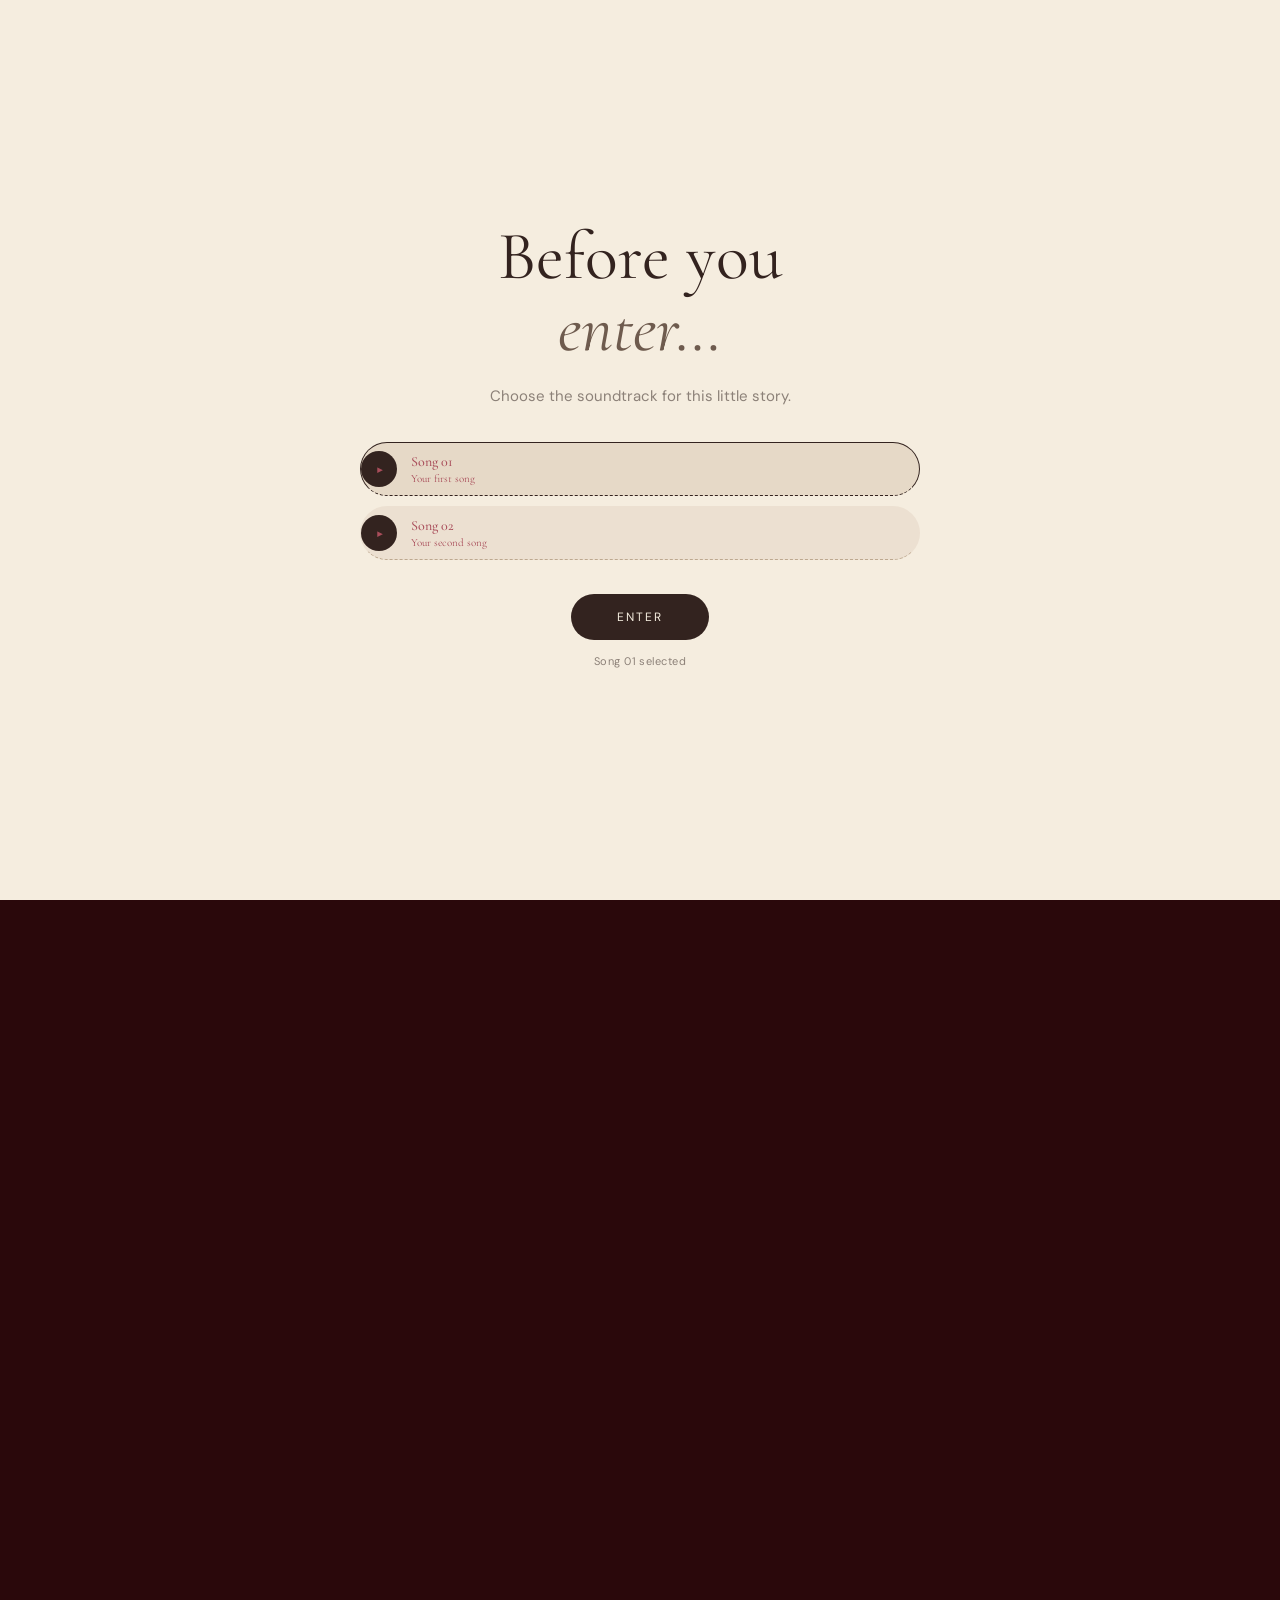
==== index.html @ 06fe5e87 "Update birthday website" ====
﻿<!doctype html>
<html lang="en">
<head>
<meta charset="UTF-8">
<meta name="viewport" content="width=device-width, initial-scale=1">
<title>For Her — a little story</title>
<meta name="description" content="A day worth remembering.">
<link rel="stylesheet" href="styles.css">
<script src="animations.js" defer></script>

<link href="https://fonts.googleapis.com/css2?family=Caveat:wght@500;600;700&family=Homemade+Apple&family=Cormorant+Garamond:ital,wght@0,400;0,500;0,600;1,400&family=EB+Garamond:ital@0;1&display=swap" rel="stylesheet">

<link href="https://fonts.googleapis.com/css2?family=Mrs+Saint+Delafield&family=Caveat:wght@400;600;700&family=Playfair+Display:ital,wght@0,400;0,500;0,600;0,700;1,400;1,600&family=Cormorant+Garamond:ital,wght@0,400;0,500;1,400;1,500&family=Poppins:wght@300;400;500;600&display=swap" rel="stylesheet">

<style>




</style>
<style>
@import url('https://fonts.googleapis.com/css2?family=Ballet:opsz@16..72&family=Passions+Conflict&display=swap');
</style>
</head>
<body class="gate-open">

  <!-- ============ GATE / SONG INTRO ============ -->
<div id="gate">

  <div class="gate-inner">

    <h1 class="gate-heading">
      Before you<br>
      <em>enter&hellip;</em>
    </h1>

    <p class="gate-sub">
      Choose the soundtrack for this little story.
    </p>


    <ul class="songs" id="songList">

      <!-- SONG 01 -->
      <li>

        <button
          type="button"
          class="song"
          data-song="1"
          aria-pressed="true"
        >

          <span
            class="song-play"
            aria-hidden="true"
          >
            &#9654;
          </span>

          <span class="song-meta">

            <span class="song-title">
              Song 01
            </span>

            <span class="song-artist">
              Your first song
            </span>

          </span>

        </button>

      </li>


      <!-- SONG 02 -->
      <li>

        <button
          type="button"
          class="song"
          data-song="2"
          aria-pressed="false"
        >

          <span
            class="song-play"
            aria-hidden="true"
          >
            &#9654;
          </span>

          <span class="song-meta">

            <span class="song-title">
              Song 02
            </span>

            <span class="song-artist">
              Your second song
            </span>

          </span>

        </button>

      </li>

    </ul>


    <button
      type="button"
      class="enter-btn"
      id="enterBtn"
    >
      Enter
    </button>


    <p
      class="gate-hint"
      id="gateHint"
    >
      Song 01 selected
    </p>

  </div>

</div>


<!-- MUSIC PLAYER -->

<audio
  id="audio"
  preload="auto"
></audio>
 
  <!-- ============ MAIN SITE ============ -->
  <main id="site">

    <!-- HERO -->

    <section class="hero" id="top">
      <nav class="nav">
        <span>16&mdash;08&mdash;2026</span>
        <span>A Little Something For You</span>
        <button type="button" id="musicToggle" aria-pressed="false">
          <span aria-hidden="true">&#9835;</span> <span id="musicLabel">Music</span>
        </button>
      </nav>
      <div class="wrap">
        <div>
          <p class="eyebrow hero-eyebrow">A day worth remembering</p>
          <h1>For the one<br>who makes<br><em>everything</em><br>look beautiful.</h1>
        </div>
      </div>
    </section>

        <!-- THE LITTLE THINGS -->
    <section class="little-things letter-to-you" aria-labelledby="letter-to-you-title">
      <div class="letter-to-you-card" data-reveal>
        <div class="letter-paper">
          <h2 id="letter-to-you-title">Few things to tell you.</h2>
          <div class="letter-copy" contenteditable="true" spellcheck="false" aria-label="Editable letter">
            <p>To my favorite person,</p>
            <p>Happy birthday!!. Thank you for staying, loving me, and making every ordinary day feel special. I hope we keep choosing each other, no matter how many years pass.</p>
            <p>Love, Your Person</p>
          </div>
        </div>

        <div class="letter-photo-panel">
          <div class="letter-photo-strip" aria-label="Photo memories">
            <label class="photo-slot letter-photo">
              <input type="file" accept="image/*" aria-label="Add photo 1">
              <span>+ photo</span>
            </label>
            <label class="photo-slot letter-photo">
              <input type="file" accept="image/*" aria-label="Add photo 2">
              <span>+ photo</span>
            </label>
            <label class="photo-slot letter-photo">
              <input type="file" accept="image/*" aria-label="Add photo 3">
              <span>+ photo</span>
            </label>
            <label class="photo-slot letter-photo">
              <input type="file" accept="image/*" aria-label="Add photo 4">
              <span>+ photo</span>
            </label>
          </div>
        </div>
      </div>
    </section>
   
    <!-- YOUR SMILE -->
    <section class="smile">

  <div class="photo-slot smile-photo" data-reveal>
    <img src="assets/2.jpeg" alt="Memory">
  </div>
    <div class="smile-copy" data-reveal>
        <p class="eyebrow">Some things are painted like..</p>
        <h2>
            There are sunsets<br>
            that take minutes to paint.<br>
            And then there<br>
            is your<br>
            eyes.<br>
        </h2>
      </div>

</section>

    <!-- AN OBSERVATION -->
    <section class="observation">
      <div class="wrap">
        <p class="eyebrow" data-reveal="fade">maybe,</p>
        <h2 data-reveal>Some things<br>are better <em>felt.</em></h2>
      </div>
      <span class="mark" aria-hidden="true">&#10045;</span>
    </section>

    <!-- =========================================================
     ISOLATED PAGE WRAPPER
     ========================================================= -->

<div id="new-year-letter">

  <div class="ny-card">


    <!-- =====================================================
         LEFT SIDE
         ===================================================== -->

    <div class="ny-left">


      <!-- Background photo -->

      <div class="ny-bg-photo ny-slot" id="ny-slotBg">

        <input
          type="file"
          accept="image/*"
          id="ny-fileBg"
        >

        <img id="ny-imgBg" alt="">

        <div class="ny-slot-label">

          <svg
            viewBox="0 0 24 24"
            fill="none"
            stroke="currentColor"
            stroke-width="1.6"
          >
            <rect x="3" y="5" width="18" height="14" rx="2"/>
            <circle cx="12" cy="12" r="3.2"/>
            <path d="M8 5l1.5-2h5L16 5"/>
          </svg>

          add photo

        </div>

      </div>


      <!-- Bow -->

      <svg
        class="ny-bow"
        viewBox="0 0 100 80"
        xmlns="http://www.w3.org/2000/svg"
      >

        <path
          d="M50 40 C40 10, 5 10, 5 35 C5 55, 30 50, 50 40 Z"
          fill="#8a1f1f"
          stroke="#5c1518"
          stroke-width="2"
        />

        <path
          d="M50 40 C60 10, 95 10, 95 35 C95 55, 70 50, 50 40 Z"
          fill="#9c2a2a"
          stroke="#5c1518"
          stroke-width="2"
        />

        <circle
          cx="50"
          cy="40"
          r="8"
          fill="#7c1f24"
          stroke="#5c1518"
          stroke-width="2"
        />

        <path
          d="M46 46 L38 68 L48 62 Z"
          fill="#8a1f1f"
          stroke="#5c1518"
          stroke-width="1.5"
        />

        <path
          d="M54 46 L62 68 L52 62 Z"
          fill="#9c2a2a"
          stroke="#5c1518"
          stroke-width="1.5"
        />

      </svg>


      <!-- Camera -->

      <div class="ny-camera">

        <svg
          viewBox="0 0 160 110"
          xmlns="http://www.w3.org/2000/svg"
        >

          <rect
            x="6"
            y="28"
            width="148"
            height="76"
            rx="10"
            fill="#7c1f24"
            stroke="#4a1216"
            stroke-width="3"
          />

          <rect
            x="44"
            y="8"
            width="40"
            height="24"
            rx="4"
            fill="#7c1f24"
            stroke="#4a1216"
            stroke-width="3"
          />

          <circle
            cx="80"
            cy="66"
            r="30"
            fill="#c9a24b"
            stroke="#4a1216"
            stroke-width="3"
          />

          <circle
            cx="80"
            cy="66"
            r="21"
            fill="#3a1015"
            stroke="#4a1216"
            stroke-width="2"
          />

          <circle
            cx="80"
            cy="66"
            r="12"
            fill="#5e1e28"
          />

          <rect
            x="20"
            y="40"
            width="18"
            height="12"
            rx="2"
            fill="#c9a24b"
            stroke="#4a1216"
            stroke-width="2"
          />

          <circle
            cx="132"
            cy="42"
            r="5"
            fill="#efe3c9"
            stroke="#4a1216"
            stroke-width="2"
          />

        </svg>

      </div>


      <!-- Washi tape -->

      <div class="ny-washi"></div>


      <!-- 2x2 collage -->

      <div class="ny-collage">

        <div class="ny-collage-grid">


          <!-- Photo 1 -->

          <label class="ny-slot" id="ny-slot1">

            <input
              type="file"
              accept="image/*"
              id="ny-file1"
            >

            <img id="ny-img1" alt="">

            <div class="ny-slot-label">

              <svg
                viewBox="0 0 24 24"
                fill="none"
                stroke="currentColor"
                stroke-width="1.6"
              >
                <rect x="3" y="5" width="18" height="14" rx="2"/>
                <circle cx="12" cy="12" r="3.2"/>
              </svg>

              add photo

            </div>

          </label>


          <!-- Photo 2 -->

          <label class="ny-slot" id="ny-slot2">

            <input
              type="file"
              accept="image/*"
              id="ny-file2"
            >

            <img id="ny-img2" alt="">

            <div class="ny-slot-label">

              <svg
                viewBox="0 0 24 24"
                fill="none"
                stroke="currentColor"
                stroke-width="1.6"
              >
                <rect x="3" y="5" width="18" height="14" rx="2"/>
                <circle cx="12" cy="12" r="3.2"/>
              </svg>

              add photo

            </div>

          </label>


          <!-- Photo 3 -->

          <label class="ny-slot" id="ny-slot3">

            <input
              type="file"
              accept="image/*"
              id="ny-file3"
            >

            <img id="ny-img3" alt="">

            <div class="ny-slot-label">

              <svg
                viewBox="0 0 24 24"
                fill="none"
                stroke="currentColor"
                stroke-width="1.6"
              >
                <rect x="3" y="5" width="18" height="14" rx="2"/>
                <circle cx="12" cy="12" r="3.2"/>
              </svg>

              add photo

            </div>

          </label>


          <!-- Photo 4 -->

          <label class="ny-slot" id="ny-slot4">

            <input
              type="file"
              accept="image/*"
              id="ny-file4"
            >

            <img id="ny-img4" alt="">

            <div class="ny-slot-label">

              <svg
                viewBox="0 0 24 24"
                fill="none"
                stroke="currentColor"
                stroke-width="1.6"
              >
                <rect x="3" y="5" width="18" height="14" rx="2"/>
                <circle cx="12" cy="12" r="3.2"/>
              </svg>

              add photo

            </div>

          </label>


        </div>

      </div>


      <!-- Tags -->

      <div class="ny-tag ny-new-year">
        Birthday
      </div>

      <div class="ny-tag ny-sweet">
        Sweet
      </div>

      <div class="ny-tag ny-letter">
        Memories
      </div>


      <!-- Stars -->

      <div class="ny-star ny-star-1">

        <svg
          viewBox="0 0 24 24"
          fill="currentColor"
        >
          <path
            d="M12 0l2.9 8.3L24 12l-9.1 3.7L12 24l-2.9-8.3L0 12l9.1-3.7z"
          />
        </svg>

      </div>


      <div class="ny-star ny-star-2">

        <svg
          viewBox="0 0 24 24"
          fill="currentColor"
        >
          <path
            d="M12 0l2.9 8.3L24 12l-9.1 3.7L12 24l-2.9-8.3L0 12l9.1-3.7z"
          />
        </svg>

      </div>


      <div class="ny-star ny-star-3">

        <svg
          viewBox="0 0 24 24"
          fill="currentColor"
        >
          <path
            d="M12 0l2.9 8.3L24 12l-9.1 3.7L12 24l-2.9-8.3L0 12l9.1-3.7z"
          />
        </svg>

      </div>


      <!-- Flower -->

      <div class="ny-flower">

        <svg
          viewBox="0 0 200 180"
          xmlns="http://www.w3.org/2000/svg"
        >

          <g>

            <path
              d="M60 150 C40 120 30 90 55 60 C70 90 65 120 60 150Z"
              fill="#7c1f24"
            />

            <path
              d="M40 140 C15 120 10 95 35 75 C45 100 45 122 40 140Z"
              fill="#9c2a2a"
            />

            <path
              d="M85 145 C100 115 100 90 75 65 C65 95 70 120 85 145Z"
              fill="#5e1218"
            />

          </g>


          <g>

            <ellipse
              cx="130"
              cy="70"
              rx="26"
              ry="14"
              fill="#8a1f1f"
              transform="rotate(20 130 70)"
            />

            <ellipse
              cx="150"
              cy="90"
              rx="26"
              ry="14"
              fill="#9c2a2a"
              transform="rotate(-15 150 90)"
            />

            <ellipse
              cx="120"
              cy="95"
              rx="24"
              ry="13"
              fill="#7c1f24"
              transform="rotate(60 120 95)"
            />

            <ellipse
              cx="145"
              cy="60"
              rx="22"
              ry="12"
              fill="#a83232"
              transform="rotate(-45 145 60)"
            />

            <circle
              cx="134"
              cy="80"
              r="10"
              fill="#c9a24b"
            />

          </g>

        </svg>

      </div>


      <!-- Quote -->

      <div class="ny-quote">

        &ldquo;Of all the souls whom fortune hath seen fit to cross my path,
thou art amongst the rarest few,
whose presence alone is cause enough
for a smile to find its way upon my face..&rdquo;

      </div>


    </div>



    <!-- =====================================================
         RIGHT SIDE
         ===================================================== -->

    <div class="ny-right">

      <div class="ny-letter-paper">


        <!-- Flourish -->

        <svg
          class="ny-flourish ny-flourish-tl"
          viewBox="0 0 40 40"
        >
          <path
            d="M2 2 Q2 20 20 20 Q2 20 2 38"
            fill="none"
            stroke="currentColor"
            stroke-width="1.4"
          />
        </svg>


        <svg
          class="ny-flourish ny-flourish-tr"
          viewBox="0 0 40 40"
        >
          <path
            d="M2 2 Q2 20 20 20 Q2 20 2 38"
            fill="none"
            stroke="currentColor"
            stroke-width="1.4"
          />
        </svg>


        <!-- Seal -->

        <svg
          class="ny-seal"
          viewBox="0 0 60 60"
        >

          <circle
            cx="30"
            cy="30"
            r="26"
            fill="#7c1f24"
            stroke="#4a1216"
            stroke-width="2"
          />

          <path
            d="M30 42 C18 32 14 22 22 17 C26 15 30 18 30 22 C30 18 34 15 38 17 C46 22 42 32 30 42Z"
            fill="#efe3c9"
          />

        </svg>


        <!-- Stamp -->

        <div class="ny-stamp">

          <svg
            viewBox="0 0 24 24"
            fill="none"
            stroke="#7c1f24"
            stroke-width="1.6"
          >

            <path
              d="M12 21s-7-6-9-10a5 5 0 0 1 9-4 5 5 0 0 1 9 4c-2 4-9 10-9 10z"
            />

          </svg>

        </div>


        <!-- Heading -->

        <h1 class="ny-heading">
          Happy Birthday, Shimiya..
        </h1>


        <!-- Letter -->

        <div class="ny-body">

          <p>
            Oja, hari ini adalah tentang kamu — tentang satu tahun lagi
            yang berhasil kamu lewati, tentang semua hal yang sudah kamu
            pelajari, semua cerita yang sudah kamu jalani, dan semua versi
            dirimu yang berhasil kamu tumbuhkan sampai hari ini.
          </p>

          <p>
            Terima kasih sudah menjadi orang yang selalu punya rasa peduli
            dan cinta kasih yang besar. Semoga di umur yang baru ini kamu
            selalu dikelilingi orang-orang baik, punya banyak alasan untuk
            tersenyum, dan menemukan lebih banyak hal yang membuat kamu
            benar-benar bahagia.
          </p>

          <p>
            Kalau suatu hari kamu capek, istirahat ya. Kalau mau nangis,
            nangis aja, ga apaaa. Kamu ga harus selalu kuat setiap saat.
            Semoga semua hal yang kamu semogakan pelan-pelan menemukan
            jalannya, dan semoga tahun ini membawa banyak cerita indah
            yang nantinya bisa kita ingat sambil ketawa.
          </p>

          <p>
            So, here's to another year of you — another year of memories,
            random conversations, little moments, and hopefully banyak
            hal baik yang datang tanpa kamu duga.
            Happy birthday, panglima Bandung.
            Aku sayang km so much! &#9825;
          </p>

        </div>


        <!-- Signature -->

        <div class="ny-signature">
          There is yet more to be seen.
        </div>


      </div>

    </div>

  </div>

   <!-- Hint -->

  <!-- <div class="ny-hint">
    click any photo area to add your own picture — everything else is ready to go
  </div> -->

</div>



    <!-- QUOTE -->
   <!-- SOMETHING I MADE FOR YOU -->
    <section class="beauty">
      <div class="wrap">
        <p class="eyebrow" data-reveal="fade">SOMETHING I MADE FOR YOU</p>
        <div class="beauty-grid" data-reveal>
          <div>
            <p class="eyebrow" style="margin-bottom:14px;">A little observation</p>
            <h2 class="beauty-heading">YOUR<span class="flourish">Beauty</span></h2>
          </div>
          <div class="beauty-side">
            <span class="mark" aria-hidden="true">&#10045;</span>
            nothing here is accidental.<br>
            every frame is a memory.
          </div>
        </div>
        <p class="beauty-caption" data-reveal="fade">the moments, the memories, the things that makes you.. you!!.</p>
      </div>
    </section>









    <!-- A FEW FRAMES -->
    <section class="frames">
      <div class="wrap">
        <p class="eyebrow" data-reveal="fade">A few frames</p>
        <h2 data-reveal>you, being <em>you.</em></h2>
        <div class="collage">
          <label class="photo-slot" data-slot>
            <span class="slot-label">Photo</span>
            <input type="file" accept="image/*">
          </label>
          <label class="photo-slot" data-slot>
            <span class="slot-label">Photo</span>
            <input type="file" accept="image/*">
          </label>
          <label class="photo-slot" data-slot>
            <span class="slot-label">Photo</span>
            <input type="file" accept="image/*">
          </label>
          <span class="collage-note n1">favorite.</span>
          <span class="collage-note n2">look at you &hearts;</span>
          <span class="collage-note n3">this one &gt;&gt;&gt;</span>
        </div>
      </div>
    </section>

    <!-- PRESS PLAY -->
    

<!--<!doctype html>
<html lang="en">
<head>
  <meta charset="utf-8">
  <meta name="viewport" content="width=device-width,initial-scale=1">
  <title>A Letter to You</title>
  <link rel="preconnect" href="https://fonts.googleapis.com">
  <link rel="preconnect" href="https://fonts.gstatic.com" crossorigin>
  <link href="https://fonts.googleapis.com/css2?family=Cormorant+Garamond:wght@400;500;600;700&family=Caveat:wght@400;500;600;700&family=DM+Sans:wght@400;500;600&family=Playfair+Display:ital,wght@0,500;0,600;1,500;1,600&family=Mrs+Saint+Delafield&display=swap" rel="stylesheet">
  <link rel="stylesheet" href="styles.css">
</head>
<body>
  <div class="ambient ambient-a"></div><div class="ambient ambient-b"></div>

  <header class="site-head">
    <div class="eyebrow">A small archive of us</div>
    <div class="brand">A Letter to You</div>
    <div class="head-date">17 — 08 — 2026</div>
  </header>
-->

  <main class="book-stage" id="bookStage" aria-label="Digital scrapbook">
    <div class="book" id="book">

      <!-- 00 COVER -->
      <section class="spread cover-spread" data-index="0">
        <div class="page page-left paper-dark">
          <div class="grain"></div>
          <img class="decor flower flower-cover" src="assets/decorations/flower.png" alt="">
          <img class="decor music music-cover" src="assets/decorations/music_ribbon.png" alt="">
          <div class="stamp">PRIVATE<br>ARCHIVE<br>NO. 01</div>
          <div class="cover-side-note">keep this one.</div>
        </div>
        <div class="page page-right paper-cream cover-right">
          <div class="paper-shadow"></div>
          <div class="tiny-label">A LETTER, FINALLY WRITTEN</div>
          <h1>A Letter<br><span>to You</span></h1>
          <p class="cover-copy">a few photographs,<br>a few memories,<br>and everything I couldn't fit into a text.</p>
          <div class="cover-date">17 · 08 · 2026</div>
          <div class="open-note">click the page<br>or use →</div>
          <img class="decor floral-cover" src="assets/decorations/floral_postcard.png" alt="">
        </div>
      </section>

      <!-- 01 LETTER -->
      <section class="spread" data-index="1">
        <div class="page paper-cream letter-page">
          <div class="page-number">01</div>
          <div class="tape tape-a"></div>
          <div class="tiny-label">THE FIRST PAGE</div>
          <h2>Dear you,</h2>
          <p class="letter-text editable" contenteditable="true">I never really know how to begin things like this. So I thought I'd stop trying to make it perfect and just make it honest.</p>
          <p class="letter-text editable" contenteditable="true">There are people who pass through your life, and then there are people who quietly become part of it. Somehow, you became one of my favourite parts.</p>
          <p class="letter-text editable" contenteditable="true">So this is a little place for the moments I don't want to forget — the ordinary ones, the ridiculous ones, and the ones that still make me smile for no particular reason.</p>
          <div class="signature editable" contenteditable="true">— me, probably overthinking this</div>
          <img class="decor flower flower-letter" src="assets/decorations/flower.png" alt="">
        </div>
        <div class="page paper-dark letter-bouquet-page">
          <div class="bouquet-label">A LITTLE<br><span>BOUQUET</span><br>FOR YOU</div>
          <div class="letter-bouquet" aria-hidden="true">
            <img src="assets/bouquet/bouquet.png" alt="">
            <div class="bouquet-paper"></div>
            <div class="bouquet-ribbon"></div>
          </div>
          <img class="decor letter-butterfly" src="assets/bouquet/butterfly.png" alt="">
          <div class="bouquet-note">because some things<br>are better given<br>without a reason.</div>
          <div class="bouquet-sparkle">✦</div>
        </div>
      </section>

      <!-- 02 LITTLE THINGS -->
      <section class="spread" data-index="2">
        <div class="page paper-blush collage-page">
          <div class="tiny-label">THE LITTLE THINGS</div>
          <h2 class="editorial-title">Things that<br><em>stayed.</em></h2>
          <div class="note-card note-1 editable" contenteditable="true">the way you laugh at your own jokes.</div>
          <div class="note-card note-2 editable" contenteditable="true">the random conversations that somehow become hours.</div>
          <div class="note-card note-3 editable" contenteditable="true">the tiny things you probably don't realise I notice.</div>
          <img class="decor saturn" src="assets/decorations/saturn.png" alt="">
          <img class="decor paper-stars" src="assets/decorations/paper_stars.png" alt="">
        </div>
        <div class="page paper-cream camera-page">
          <div class="page-number">02</div>
          <img class="camera-art" src="assets/decorations/camera.png" alt="vintage camera">
          <div class="camera-caption"><span>THROUGH THE LENS</span><br>some moments deserve<br>to be kept exactly as they were.</div>
          <div class="photo-mini-grid">
            <div class="photo-slot mini" data-label="photo 01"><input type="file" accept="image/*" hidden><img src="" alt=""><span>+</span></div>
            <div class="photo-slot mini" data-label="photo 02"><input type="file" accept="image/*" hidden><img src="" alt=""><span>+</span></div>
            <div class="photo-slot mini" data-label="photo 03"><input type="file" accept="image/*" hidden><img src="" alt=""><span>+</span></div>
          </div>
        </div>
      </section>

      <!-- 03 PHOTO WALL -->
      <section class="spread" data-index="3">
        <div class="page paper-dark photo-wall-left">
          <div class="tiny-label light-label">A FEW FRAMES</div>
          <div class="wall-title">You, in<br><span>little pieces.</span></div>
          <img class="decor violin" src="assets/decorations/violin.png" alt="">
          <div class="hand-note light">no particular order.<br>that's the point.</div>
        </div>
        <div class="page paper-warm photo-wall-right">
          <div class="photo-cluster">
            <div class="photo-polaroid tilt-left photo-slot" data-label="photo one"><input type="file" accept="image/*" hidden><img src="" alt=""><span>photo one</span></div>
            <div class="photo-polaroid tilt-right photo-slot" data-label="photo two"><input type="file" accept="image/*" hidden><img src="" alt=""><span>photo two</span></div>
            <div class="photo-polaroid tilt-small photo-slot" data-label="photo three"><input type="file" accept="image/*" hidden><img src="" alt=""><span>photo three</span></div>
            <div class="photo-polaroid center-shot photo-slot" data-label="photo four"><input type="file" accept="image/*" hidden><img src="" alt=""><span>photo four</span></div>
          </div>
          <img class="decor floral-mini" src="assets/decorations/floral_postcard.png" alt="">
        </div>
      </section>

      <!-- 04 PLACES -->
      <section class="spread" data-index="4">
        <div class="page paper-cream travel-page">
          <div class="tiny-label">PLACES, REAL OR OTHERWISE</div>
          <h2 class="travel-title">Somewhere<br><em>with you.</em></h2>
          <div class="postcard-text editable" contenteditable="true">I don't think the place has ever been the important part. Somehow, it is always the person beside you that makes it feel like somewhere worth remembering.</div>
          <img class="decor eiffel" src="assets/decorations/eiffel.png" alt="">
          <div class="postmark">PARIS<br>LOVE<br>ARCHIVE</div>
        </div>
        <div class="page paper-blush travel-photo-page">
          <div class="travel-card">
            <div class="travel-card-top">POSTCARD FROM</div>
            <div class="travel-card-big editable" contenteditable="true">wherever<br>we are.</div>
            <div class="travel-lines"></div>
            <div class="travel-card-small editable" contenteditable="true">wish you were here.<br>— actually, you are.</div>
          </div>
          <div class="photo-slot travel-photo" data-label="place / memory"><input type="file" accept="image/*" hidden><img src="" alt=""><span>add a place / memory</span></div>
        </div>
      </section>

      <!-- 05 MUSIC -->
      <section class="spread" data-index="5">
        <div class="page paper-dark music-page">
          <div class="tiny-label light-label">THE SOUNDTRACK</div>
          <h2 class="music-title">Songs that<br><em>feel like you.</em></h2>
          <img class="decor music-ribbon-page" src="assets/decorations/music_ribbon.png" alt="">
          <img class="decor violin-small" src="assets/decorations/violin.png" alt="">
          <div class="music-note">press play in your head.<br>you know the song.</div>
        </div>
        <div class="page paper-cream songs-page">
          <div class="vinyl-record"><div class="record-label">A<br>TO<br>YOU</div></div>
          <div class="song-list">
            <div class="song editable" contenteditable="true"><b>01</b> song that reminds me of you <span>♡</span></div>
            <div class="song editable" contenteditable="true"><b>02</b> the one we always come back to <span>♡</span></div>
            <div class="song editable" contenteditable="true"><b>03</b> the one for late nights <span>♡</span></div>
            <div class="song editable" contenteditable="true"><b>04</b> the one you secretly love <span>♡</span></div>
          </div>
          <div class="song-foot editable" contenteditable="true">every good story needs a soundtrack.</div>
        </div>
      </section>

      <!-- 06 FILM -->
      <section class="spread" data-index="6">
        <div class="page paper-warm film-page">
          <div class="tiny-label">ROLL 01 · UNDEVELOPED</div>
          <h2>Scenes from<br><em>our little universe.</em></h2>
          <img class="filmstrip-art" src="assets/decorations/filmstrip.png" alt="film strip">
          <div class="film-copy editable" contenteditable="true">Some memories are blurry. That's okay. The feeling usually isn't.</div>
        </div>
        <div class="page paper-cream film-gallery">
          <div class="film-frame photo-slot" data-label="frame 01"><input type="file" accept="image/*" hidden><img src="" alt=""><span>frame 01</span></div>
          <div class="film-frame photo-slot" data-label="frame 02"><input type="file" accept="image/*" hidden><img src="" alt=""><span>frame 02</span></div>
          <div class="film-frame photo-slot" data-label="frame 03"><input type="file" accept="image/*" hidden><img src="" alt=""><span>frame 03</span></div>
          <div class="film-frame photo-slot" data-label="frame 04"><input type="file" accept="image/*" hidden><img src="" alt=""><span>frame 04</span></div>
          <div class="film-caption editable" contenteditable="true">developed with a little bit of nostalgia.</div>
        </div>
      </section>

      <!-- 07 P.S. -->
      <section class="spread" data-index="7">
        <div class="page paper-blush ps-left">
          <img class="decor floral-postcard" src="assets/decorations/floral_postcard.png" alt="">
          <div class="ps-label">P.S.</div>
          <div class="ps-big">there's<br>one more<br><em>thing.</em></div>
          <div class="ps-arrow">↘</div>
        </div>
        <div class="page paper-cream ps-right">
          <div class="letter-fold">
            <div class="fold-label">OPEN ME</div>
            <button class="secret-button" id="secretButton">unfold the note</button>
            <div class="secret-note" id="secretNote">
              <div class="secret-date">17 · 08 · 2026</div>
              <p class="editable" contenteditable="true">If I had to keep only one thing from all these pages, it wouldn't be a photograph.</p>
              <p class="editable" contenteditable="true">It'd be the feeling of having you in my life.</p>
              <div class="secret-sign editable" contenteditable="true">still choosing you.</div>
            </div>
          </div>
        </div>
      </section>

      <!-- 08 FINAL -->
      <section class="spread final-spread" data-index="8">
        <div class="page page-left paper-dark final-left">
          <img class="decor saturn-final" src="assets/decorations/saturn.png" alt="">
          <div class="final-small">THE END OF THE LETTER</div>
          <div class="final-word">stay.</div>
        </div>
        <div class="page page-right paper-cream final-right">
          <div class="final-top">A LETTER TO YOU</div>
          <h2>And that's<br><em>all I wanted to say.</em></h2>
          <div class="final-photo photo-slot" data-label="one last photo"><input type="file" accept="image/*" hidden><img src="" alt=""><span>one last photo</span></div>
          <p class="final-line editable" contenteditable="true">Thank you for being one of the most beautiful parts of my ordinary days.</p>
          <div class="final-sign editable" contenteditable="true">with all my love,<br>me ♡</div>
        </div>
      </section>

    </div>
    <button class="edge edge-left" id="prevEdge" aria-label="Previous page"></button>
    <button class="edge edge-right" id="nextEdge" aria-label="Next page"></button>
  </main>

  <nav class="controls" aria-label="Book navigation">
    <button class="nav-btn" id="prevBtn" aria-label="Previous">←</button>
    <div class="progress"><span id="counter">01 / 09</span><div class="progress-line"><i id="progressBar"></i></div></div>
    <button class="nav-btn" id="nextBtn" aria-label="Next">→</button>
  </nav>
  <div class="hint">click the page · use the arrows · press ← / → · click any photo to add your own</div>
  <script src="script.js"></script>
</body>
</html>



    <!-- LETTER -->
    <section class="letter">
      <div class="wrap">
        <p class="eyebrow" data-reveal="fade">A letter for you</p>
        <h2 data-reveal>Hey, you.</h2>
        <div class="letter-body" data-reveal>
          <p>I don&rsquo;t know if words will ever be enough to describe how special you are, but I wanted to try anyway.</p>
          <p>Thank you for being exactly who you are &mdash; for the little moments, the laughter, the conversations, and all the memories that somehow become my favourite ones.</p>
          <p>On your birthday, I hope you see yourself the way the people who love you see you: rare, beautiful, and impossible to forget.</p>
        </div>
        <p class="letter-sign" contenteditable="true" spellcheck="false">write your own final paragraph here</p>
      </div>
      <span class="mark" aria-hidden="true">&#10045;</span>
    </section>

    <!-- FLOWERS -->
    <section class="flowers">
      <div class="wrap">
        <p class="eyebrow" data-reveal="fade">A little surprise, maybe?</p>
        <h2 data-reveal>Would you like some <em>flowers?</em></h2>
        <p class="lede" data-reveal="fade">Leave your address and maybe a small piece of this page will find its way to your door.</p>
        <form class="flower-form" id="flowerForm" data-reveal>
          <div class="field">
            <label for="addr">Your address</label>
            <input id="addr" type="text" placeholder="where should the flowers go?" required>
          </div>
          <button type="submit" class="flower-submit">Send a little hint</button>
          <p class="flower-status" id="flowerStatus" role="status"></p>
        </form>
      </div>
    </section>

    <!-- ENVELOPE -->
    <section class="magic-letter">
      <div class="magic-inner">
        <div class="magic-letter-copy" data-reveal>
          <p class="micro">ONE MORE THING TO OPEN</p>
          <h2>A letter, sealed<br>with a little <em>magic.</em></h2>
          <p>Tap the envelope. It has been waiting for you.</p>
        </div>
        <a class="envelope-link" href="full-letter.html" aria-label="Open your letter" data-reveal>
          <span class="magic-spark spark-a">&#10022;</span>
          <span class="magic-spark spark-b">&#10022;</span>
          <span class="magic-spark spark-c">&#10022;</span>
          <span class="envelope" id="envelope" aria-label="Open letter envelope">
            <span class="envelope-flap"></span>
            <span class="envelope-note" id="envelopeNote">for you<br><i>&hearts;</i></span>
          </span>
          <span class="open-letter">OPEN ME &rarr;</span>
        </a>
      </div>
    </section>
    <!-- FOOTER -->
    <footer>
      <p class="eyebrow" data-reveal="fade">One last thing</p>
      <p data-reveal="fade">And if you ever forget how spacial you are&hellip; come back here.</p>
      <p class="signoff" contenteditable="true" spellcheck="false">Happy Birthday, Shihaam!!.</p>
    </footer>

  </main>

<script src="script.js"></script>
</body>
</html>
---- styles.css ----
/* ==========================================================================
   For Her — a little story
   ========================================================================== */

@import url('https://fonts.googleapis.com/css2?family=Cormorant+Garamond:ital,wght@0,400;0,500;0,600;1,400;1,500&family=DM+Sans:opsz,wght@9..40,400;9..40,500;9..40,600&family=Fleur+De+Leah&family=Italianno&display=swap');
@import url('https://fonts.googleapis.com/css2?family=Fleur+De+Leah&display=swap');
:root{
  --cream:        #f2e9dc;
  --cream-soft:   #ece0d1;
  --cream-text:   #eee6dd;
  --ink:          #241f22;
  --ink-soft:     #2b2529;
  --ink-body:     #4b4240;
  --taupe:        #6e5b4e;
  --taupe-soft:   #857970;
  --taupe-mute:   #8c8178;
  --stone:        #9e938a;
  --blush:        #ffc398;
  --rose:         #cbb5a2;
  --rose-deep:    #806858;

  --font-display: 'Cormorant Garamond', 'Iowan Old Style', serif;
  --font-ui:      'DM Sans', sans-serif;
  --font-script:  'Italianno', cursive;
  --font-flourish:'Fleur De Leah', cursive;

  --max: 1240px;
  --gutter: clamp(24px, 6vw, 110px);
  --ease: cubic-bezier(.22,.61,.36,1);
}

*, *::before, *::after{ box-sizing: border-box; }
html{ scroll-behavior: smooth; }

@media (prefers-reduced-motion: reduce){
  html{ scroll-behavior: auto; }
  *, *::before, *::after{ animation-duration: 0.001ms !important; animation-iteration-count: 1 !important; transition-duration: 0.001ms !important; scroll-behavior: auto !important; }
}

body{
  margin: 0;
  background: var(--cream);
  color: var(--ink);
  font-family: var(--font-ui);
  -webkit-font-smoothing: antialiased;
  overflow-x: hidden;
}

img{ max-width: 100%; display: block; }
button{ font-family: inherit; cursor: pointer; }
a{ color: inherit; }

.eyebrow{
  font-family: var(--font-ui);
  font-size: 10.5px;
  letter-spacing: .22em;
  text-transform: uppercase;
  color: var(--taupe-soft);
}

::selection{ background: var(--blush); color: var(--ink); }

:focus-visible{
  outline: 2px solid var(--blush);
  outline-offset: 3px;
}

/* ---------- Gate / song-intro ---------- */
#gate{
  position: fixed;
  inset: 0;
  z-index: 100;
  display: flex;
  align-items: center;
  justify-content: center;
  background: var(--cream);
  transition: opacity .9s var(--ease), visibility .9s var(--ease);
}
#gate.gate-hidden{
  opacity: 0;
  visibility: hidden;
  pointer-events: none;
}
.gate-inner{
  width: min(560px, 88vw);
  text-align: center;
  padding: 40px 0;
}
.gate-heading{
  font-family: var(--font-display);
  font-weight: 400;
  font-size: clamp(40px, 7vw, 68px);
  line-height: 1.05;
  color: var(--ink);
  margin: 0;
}
.gate-heading em{
  font-style: italic;
  color: var(--taupe);
}
.gate-sub{
  margin: 22px 0 36px;
  font-size: 15px;
  color: var(--taupe-mute);
}
.songs{
  list-style: none;
  margin: 0 0 34px;
  padding: 0;
  display: flex;
  flex-direction: column;
  gap: 10px;
}
.song{
  width: 100%;
  display: flex;
  align-items: center;
  gap: 14px;
  padding: 13px 20px;
  background: var(--cream-soft);
  border: 1px solid transparent;
  border-radius: 40px;
  text-align: left;
  transition: border-color .25s var(--ease), background .25s var(--ease);
}
.song:hover{ background: #e6d9c7; }
.song[aria-pressed="true"]{
  border-color: var(--ink);
  background: #e6d9c7;
}
.song-play{
  flex: none;
  width: 36px; height: 36px;
  border-radius: 50%;
  background: var(--ink);
  color: var(--cream);
  display: flex; align-items: center; justify-content: center;
  font-size: 12px;
}
.song-meta{ display: flex; flex-direction: column; gap: 2px; }
.song-title{ font-size: 14px; color: var(--ink-soft); font-weight: 500; }
.song-artist{ font-size: 11px; color: var(--taupe-mute); }

.enter-btn{
  appearance: none;
  border: none;
  padding: 15px 46px;
  border-radius: 40px;
  background: var(--ink);
  color: var(--cream);
  font-family: var(--font-ui);
  font-size: 12px;
  letter-spacing: .16em;
  text-transform: uppercase;
  transition: transform .25s var(--ease), background .25s var(--ease);
}
.enter-btn:hover{ transform: translateY(-1px); background: #35303a; }
.enter-btn:disabled{ opacity: .45; cursor: not-allowed; transform: none; }
.gate-hint{
  margin-top: 14px;
  font-size: 11px;
  letter-spacing: .04em;
  color: var(--taupe-mute);
}

/* ---------- Site chrome ---------- */
body.gate-open{ overflow: hidden; height: 100vh; }
#site{ opacity: 1; }

.nav{
  position: absolute;
  top: 40px;
  left: 0; right: 0;
  z-index: 10;
  display: flex;
  align-items: center;
  justify-content: space-between;
  padding: 0 var(--gutter);
  font-size: 11px;
  letter-spacing: .18em;
  text-transform: uppercase;
  color: var(--cream-text);
}
.nav button{
  background: none; border: none; color: inherit;
  font: inherit; letter-spacing: inherit; text-transform: inherit;
  display: flex; align-items: center; gap: 6px;
  opacity: .9;
}
.nav button:hover{ opacity: 1; }

/* ---------- Photo placeholder (upload-your-own) ---------- */
.photo-slot{
  position: relative;
  overflow: hidden;
  background:
    radial-gradient(120% 140% at 15% 0%, #4a4048 0%, #2b2529 55%, #1c191c 100%);
  display: flex;
  align-items: center;
  justify-content: center;
  color: var(--rose);
  text-align: center;
  cursor: pointer;
  isolation: isolate;
}
.photo-slot::after{
  content: "";
  position: absolute; inset: 0;
  background: linear-gradient(180deg, rgba(0,0,0,0) 40%, rgba(0,0,0,.35) 100%);
  pointer-events: none;
}
.photo-slot img{
  position: absolute; inset: 0;
  width: 100%; height: 100%;
  object-fit: cover;
  z-index: -1;
}
.photo-slot .slot-label{
  font-family: var(--font-ui);
  font-size: 11px;
  letter-spacing: .1em;
  text-transform: uppercase;
  border: 1px solid rgba(238,230,221,.5);
  border-radius: 30px;
  padding: 10px 20px;
  transition: border-color .2s, background .2s;
  background: rgba(20,17,19,.25);
  backdrop-filter: blur(2px);
}
.photo-slot:hover .slot-label{ border-color: var(--cream-text); background: rgba(20,17,19,.45); }
.photo-slot input[type="file"]{
  position: absolute; inset: 0; opacity: 0; cursor: pointer; width:100%; height:100%;
}
.photo-slot.has-image .slot-label{ opacity: 0; }
.photo-slot.has-image:hover .slot-label{ opacity: 1; }

/* ---------- Section base ---------- */
section{ position: relative; }
.wrap{
  max-width: var(--max);
  margin: 0 auto;
  padding: 0 var(--gutter);
}

/* ---------- Hero ---------- */
.hero {
  min-height: 100vh;
  display: flex;
  align-items: center;
  background-image: url("assets/1.jpeg");
  background-size: cover;
  background-position: center 50%;
  background-repeat: no-repeat;

  height: auto;
}
.hero .wrap{
  width: 100%;
  display: grid;
  grid-template-columns: 1.1fr 0.9fr;
  gap: clamp(30px, 5vw, 70px);
  align-items: center;
}
.hero-eyebrow{
  color: var(--taupe-soft);
  margin-bottom: 18px;
}
.hero h1{
  font-family: var(--font-display);
  font-weight: 400;
  font-size: clamp(44px, 5.6vw, 72px);
  line-height: 1.08;
  color: var(--cream-text);
  margin: 0;
}
.hero h1 em{ font-style: italic; 
color: var(--blush); }
.hero-frame{
  aspect-ratio: 4 / 5;
  border-radius: 2px;
}
@media (max-width: 860px){
  .hero .wrap{ grid-template-columns: 1fr; }
  .hero-frame{ order: -1; aspect-ratio: 16/10; }
}

/* ---------- Study in Beauty ---------- */
.beauty{
  background: #1e0101;
  padding: 130px 0 110px;
  text-align: center;
}
.beauty .eyebrow{ margin-bottom: 60px; }
.beauty-grid{
  text-align: left;
  display: grid;
  grid-template-columns: 1.2fr 1fr;
  gap: 40px;
  align-items: end;
}
.beauty-heading{
  font-family: var(--font-display);
  font-weight: 400;
  font-size: clamp(46px, 7vw, 84px);
  line-height: .95;
  margin: 0 0 6px;
  color: var(--ink);
}
.beauty-heading .flourish{
  font-family: var(--font-flourish);
  font-size: 2.05em;
  color: var(--rose);
  display: block;
  line-height: .78;
  margin-top: -.05em;
}
.beauty-side{
  position: relative;
  font-family: var(--font-ui);
  font-size: 14px;
  line-height: 1.7;
  color: var(--taupe-mute);
}
.beauty-side .mark{
  position: absolute;
  right: 4px; top: -70px;
  font-size: 96px;
  color: var(--rose);
  line-height: 1;
  font-weight: 400;
}
.beauty-caption{
  margin-top: 46px;
  font-size: 10.5px;
  letter-spacing: .16em;
  text-transform: uppercase;
  color: var(--taupe-mute);
  text-align: left;
}

/* ---------- Your Smile ---------- */
.smile {
    display: flex;
    align-items: center;
    gap: 60px;
    width: 100%;
    padding: 60px 8%;
    
      min-height: 100vh;
      display: flex;
      align-items: center;
      background-image:url("assets/ChatGPT Image Sep 15, 2026, 11_50_13 PM.png");
      background-size: cover;
      background-position: center 50%;
      background-repeat: no-repeat;
      height: auto;
}

/* Horizontal photo box */
.smile-photo {
    flex: 0 0 50%;
    aspect-ratio: 16 / 9;
    overflow: hidden;
    position: relative;
    display: flex;
    align-items: center;
    justify-content: center;
    
}

/* Keep your existing image styling */
.smile-photo img {
    width: 100%;
    height: 100%;
    object-fit: cover;
    display: block;
}

/* Text stays beside the image */
.smile-copy {
    flex: 1;
    padding: 0;
    display: flex;
    flex-direction: column;
    justify-content: center;
}

/* KEEP ALL YOUR EXISTING FONT STYLES BELOW */
.smile-copy .eyebrow {
    display: flex;
    align-items: center;
    gap: 40px;
    color: #ffc2c2;
    margin-bottom: 20px;
}

.smile-copy h2 {
    font-family: var(--font-display);
    font-weight: 400;
    font-size: clamp(30px, 3.4vw, 42px);
    line-height: 1.28;
    color: #f75959;
    margin: 0;
    display: flex;
    align-items: center;
    gap: 40px;
}

/*.smile-copy h2 em {
    font-family: 'Ballet', cursive;
    font-style: normal;
    color: var(--rose);
    display: block;*/
.fleur-word {
    font-family: "Fleur De Leah", cursive;
    font-size: 1.8em;
    font-weight: 400;
    display: inline-block;
    line-height: 0.7;
}

.smile-note {
    font-family: var(--font-script);
    font-size: clamp(24px, 2.6vw, 30px);
    color: #a8968a;
    display: flex;
    align-items: center;
    gap: 40px;
}
/* ---------- Observation statement ---------- */
.observation{
  background: var(--cream);
  padding: 120px 0;
  position: relative;
  overflow: hidden;
}
.observation .eyebrow{ margin-bottom: 26px; }
.observation h2{
  font-family: var(--font-display);
  font-weight: 400;
  font-size: clamp(48px, 8vw, 90px);
  line-height: .98;
  margin: 0;
  color: var(--ink);
  max-width: 640px;
}
.observation h2 em{ font-style: italic; color: var(--rose-deep); }
.observation .mark{
  position: absolute;
  right: var(--gutter);
  top: 40%;
  font-size: clamp(80px, 12vw, 160px);
  color: var(--rose);
  opacity: .8;
}

/* ---------- Quote (dark photo) ---------- */
.quote{
  min-height: 70vh;
  display: flex;
  align-items: center;
  background-image:url("assets/WhatsApp Image 2026-09-13 at 12.48.33 AM.jpeg");
  background-size: cover;
  background-position: center;
  padding: 90px 0;
}
.quote blockquote{
  margin: 0;
  font-family: var(--font-display);
  font-weight: 400;
  font-size: clamp(28px, 4.6vw, 52px);
  line-height: 1.32;
  color: var(--cream-text);
  max-width: 900px;
}
.quote blockquote em{ font-style: italic; color: var(--rose); }

/* ---------- Little things ---------- */
.little-things{
  background: var(--cream);
  padding: 130px 0 100px;
}
.little-things .eyebrow{ margin-bottom: 22px; }
.little-things h2{
  font-family: var(--font-display);
  font-weight: 400;
  font-size: clamp(34px, 5vw, 58px);
  margin: 0 0 60px;
  color: var(--ink-soft);
}
.little-things h2 em{ font-style: italic; color: var(--rose-deep); }
.cards{
  display: grid;
  grid-template-columns: repeat(3, 1fr);
  gap: 34px;
}
.card-photo{
  aspect-ratio: 3.5 / 4;
  border-radius: 2px;
  margin-bottom: 22px;
}
.card h3{
  font-family: var(--font-ui);
  font-weight: 600;
  font-size: 12px;
  letter-spacing: .06em;
  color: var(--ink-soft);
  margin: 0 0 6px;
}
.card p{
  font-size: 13px;
  line-height: 1.6;
  color: var(--taupe-mute);
  margin: 0;
}
@media (max-width: 900px){
  .cards{ grid-template-columns: 1fr; }
}

/* ---------- A few frames (collage) ---------- */
/* =========================
   FRAMES / PHOTO COLLAGE
   ========================= */

.frames {
  background: #2b0000;
  padding: 35px 0 45px;
  min-height: 100vh;
  box-sizing: border-box;
  overflow: hidden;
}

.frames .eyebrow {
  margin-bottom: 10px;
}

.frames h2 {
  font-family: var(--font-display);
  font-weight: 400;
  font-size: clamp(30px, 4vw, 52px);
  margin: 0 0 30px;
  color: var(--ink-soft);
}

.frames h2 em {
  font-style: italic;
  color: var(--rose-deep);
}


/* =========================
   COLLAGE
   ========================= */

.collage {
  position: relative;
  width: 100%;
  max-width: 900px;
  margin: 0 auto;

  display: grid !important;
  grid-template-columns: repeat(3, minmax(0, 1fr)) !important;

  gap: 22px;
  align-items: center;

  box-sizing: border-box;
  padding: 10px 10px 55px;
}


/* =========================
   PHOTO FRAMES
   ========================= */

.collage .photo-slot {
  display: flex;
  position: relative;

  width: 100%;
  min-width: 0;

  aspect-ratio: 3 / 4;

  box-sizing: border-box;

  transform: none;
}


/* Individual frame rotations */

.collage .photo-slot:nth-child(1) {
  transform: rotate(-2deg);
}

.collage .photo-slot:nth-child(2) {
  transform: rotate(1.5deg);
}

.collage .photo-slot:nth-child(3) {
  transform: rotate(-1deg);
}


/* =========================
   COLLAGE NOTES
   ========================= */

.collage-note {
  position: absolute;

  font-family: var(--font-script);
  font-size: clamp(18px, 2vw, 27px);

  color: var(--rose-deep);

  pointer-events: none;
  white-space: nowrap;
}

.collage-note.n1 {
  left: 5%;
  bottom: 5px;
}

.collage-note.n2 {
  left: 40%;
  bottom: 0;
}

.collage-note.n3 {
  right: 3%;
  top: -5px;
}


/* =========================
   TABLET
   ========================= */

@media (max-width: 860px) {

  .frames {
    padding: 30px 15px 40px;
  }

  .frames h2 {
    font-size: clamp(28px, 6vw, 44px);
    margin-bottom: 25px;
  }

  .collage {
    width: 100%;

    display: grid !important;
    grid-template-columns: repeat(3, minmax(0, 1fr)) !important;

    gap: 10px;

    padding: 5px 5px 50px;
  }

  .collage .photo-slot {
    width: 100%;
    min-width: 0;
    aspect-ratio: 3 / 4;

    transform: none !important;
  }

  .collage-note {
    font-size: 18px;
  }

  .collage-note.n1 {
    left: 3%;
    bottom: 5px;
  }

  .collage-note.n2 {
    left: 40%;
    bottom: 0;
  }

  .collage-note.n3 {
    right: 2%;
    top: -5px;
  }
}


/* =========================
   SMALL MOBILE
   ========================= */

@media (max-width: 500px) {

  .frames {
    padding: 25px 10px 35px;
  }

  .frames .eyebrow {
    margin-bottom: 8px;
  }

  .frames h2 {
    font-size: 30px;
    margin-bottom: 20px;
  }

  .collage {
    display: grid !important;
    grid-template-columns: repeat(3, minmax(0, 1fr)) !important;

    gap: 6px;

    padding: 5px 2px 45px;
  }

  .collage .photo-slot {
    width: 100%;
    aspect-ratio: 3 / 4;
  }

  .collage-note {
    font-size: 15px;
  }

  .collage-note.n1 {
    left: 2%;
  }

  .collage-note.n2 {
    left: 38%;
  }

  .collage-note.n3 {
    right: 1%;
  }
}

/*===============================================================*/

/* ---------- Letter ---------- */
.letter{
  background: var(--cream);
  padding: 130px 0;
  position: relative;
}
.letter .eyebrow{ margin-bottom: 22px; }
.letter h2{
  font-family: var(--font-display);
  font-weight: 400;
  font-size: clamp(24px, 2.6vw, 30px);
  margin: 0 0 26px;
  color: var(--ink-soft);
}
.letter-body{
  font-family: var(--font-display);
  font-size: clamp(18px, 2vw, 23px);
  line-height: 1.7;
  color: var(--ink-body);
  max-width: 760px;
}
.letter-body p{ margin: 0 0 22px; }
.letter-sign{
  font-family: var(--font-script);
  font-size: clamp(22px, 2.4vw, 30px);
  color: var(--rose-deep);
  margin-top: 6px;
  outline: none;
  border-bottom: 1px dashed rgba(128,104,88,.35);
  display: inline-block;
}
.letter .mark{
  position: absolute;
  right: var(--gutter);
  top: 90px;
  font-size: clamp(70px, 10vw, 130px);
  color: var(--rose);
}

/* ---------- Flowers form ---------- */
.flowers{
  background: linear-gradient(180deg, #241f26 0%, #1b181d 100%);
  padding: 120px 0;
  text-align: center;
}
.flowers .eyebrow{ justify-content: center; margin-bottom: 24px; color: var(--stone); }
.flowers h2{
  font-family: var(--font-display);
  font-weight: 400;
  font-size: clamp(30px, 4.4vw, 55px);
  color: var(--cream-text);
  margin: 0 0 20px;
  line-height: 1.2;
}
.flowers h2 em{ font-style: italic; color: var(--rose); }
.flowers p.lede{
  max-width: 480px;
  margin: 0 auto 44px;
  font-size: 13px;
  line-height: 1.7;
  color: var(--stone);
}
.flower-form{
  max-width: 580px;
  margin: 0 auto;
  text-align: left;
}
.field{
  border: 1px solid rgba(238,230,221,.22);
  border-radius: 20px;
  padding: 16px 26px;
  margin-bottom: 16px;
  background: rgba(238,230,221,.03);
}
.field label{
  display: block;
  font-size: 10px;
  letter-spacing: .14em;
  text-transform: uppercase;
  color: var(--taupe-soft);
  margin-bottom: 5px;
}
.field input, .field textarea{
  width: 100%;
  background: none;
  border: none;
  color: var(--cream-text);
  font-family: var(--font-ui);
  font-size: 13px;
  outline: none;
  resize: none;
}
.field input::placeholder, .field textarea::placeholder{ color: #665d59; }
.flower-submit{
  display: block;
  margin: 24px auto 0;
  padding: 15px 44px;
  border-radius: 30px;
  border: none;
  background: var(--cream-text);
  color: var(--ink);
  font-size: 11px;
  letter-spacing: .14em;
  text-transform: uppercase;
  transition: transform .2s;
}
.flower-submit:hover{ transform: translateY(-1px); }
.flower-status{
  margin-top: 18px;
  font-size: 12px;
  color: var(--rose);
  min-height: 18px;
}

/* ---------- Envelope ---------- */
.magic-letter{
  position: relative;
  background: linear-gradient(180deg, #f8f1ea 0%, #f1e7dd 100%);
  padding: clamp(80px, 10vw, 140px) var(--gutter);
}
.magic-letter .wrap,
.magic-letter .magic-inner{
  max-width: var(--max);
  margin: 0 auto;
}
.magic-letter .magic-inner{
  display: grid;
  grid-template-columns: minmax(0, 1.1fr) minmax(220px, 410px);
  align-items: center;
  gap: clamp(42px, 6vw, 80px);
}
.magic-letter-copy{
  max-width: 560px;
}
.magic-letter-copy .micro{
  margin: 0 0 18px;
  font-family: var(--font-ui);
  font-size: 10.5px;
  letter-spacing: .22em;
  text-transform: uppercase;
  color: var(--taupe-soft);
}
.magic-letter-copy h2{
  margin: 0 0 16px;
  font-family: var(--font-display);
  font-weight: 400;
  font-size: clamp(34px, 5vw, 62px);
  line-height: .98;
  color: var(--ink-soft);
}
.magic-letter-copy h2 em{ font-style: italic; color: var(--rose-deep); }
.magic-letter-copy p:last-child{
  margin: 0;
  font-size: clamp(15px, 1.7vw, 18px);
  line-height: 1.7;
  color: var(--taupe-mute);
}
.envelope-link{
  position: relative;
  display: flex;
  flex-direction: column;
  align-items: center;
  justify-content: center;
  width: fit-content;
  margin: 0 auto;
  text-decoration: none;
  color: inherit;
  transition: transform .25s var(--ease);
}
.envelope-link:hover,
.envelope-link:focus-visible{
  transform: translateY(-3px);
}
.magic-spark{
  position: absolute;
  color: var(--rose-deep);
  font-size: clamp(18px, 2vw, 24px);
  opacity: 0.8;
  text-shadow: 0 0 12px rgba(128,104,88,0.28);
}
.spark-a{ left: 18%; top: -14%; }
.spark-b{ right: 16%; top: 4%; }
.spark-c{ right: 10%; bottom: 14%; }
.envelope{
  position: relative;
  display: block;
  width: min(320px, 70vw);
  aspect-ratio: 1.35;
  background: linear-gradient(180deg, #f4e8d9 0%, #eadac1 100%);
  border: 1px solid rgba(128,104,88,0.35);
  border-radius: 8px;
  box-shadow: 0 22px 38px rgba(38,29,24,0.12);
  overflow: hidden;
}
.envelope::before,
.envelope::after{
  content: "";
  position: absolute;
  inset: 0;
  pointer-events: none;
}
.envelope::before{
  background: linear-gradient(135deg, rgba(255,255,255,0.55), rgba(255,255,255,0) 48%);
}
.envelope::after{
  inset: 0;
  background: linear-gradient(180deg, rgba(0,0,0,0.02), rgba(0,0,0,0.07));
}
.envelope-flap{
  position: absolute;
  inset: 0 auto auto 0;
  width: 100%;
  height: 56%;
  background: linear-gradient(180deg, #ebd9bf 0%, #e7d2b3 100%);
  clip-path: polygon(0 0, 100% 0, 50% 100%);
  border-bottom: 1px solid rgba(128,104,88,0.28);
  transform-origin: top center;
  transition: transform .5s var(--ease);
}
.envelope-link:hover .envelope-flap,
.envelope-link:focus-visible .envelope-flap{
  transform: rotateX(180deg);
}
.envelope-note{
  position: absolute;
  left: 50%;
  top: 52%;
  transform: translate(-50%, 12px);
  display: block;
  width: max-content;
  max-width: 200px;
  font-family: var(--font-display);
  font-size: clamp(18px, 2vw, 28px);
  line-height: 1.2;
  color: var(--rose-deep);
  text-align: center;
  opacity: 0;
  transition: opacity .4s var(--ease), transform .4s var(--ease);
}
.envelope-note i{
  display: block;
  font-style: normal;
  font-size: 1.1em;
  color: #b56d75;
}
.envelope-note.show,
.envelope-link:hover .envelope-note,
.envelope-link:focus-visible .envelope-note{
  opacity: 1;
  transform: translate(-50%, 0);
}
.open-letter{
  display: inline-block;
  margin-top: 16px;
  font-family: var(--font-ui);
  font-size: 11px;
  letter-spacing: .18em;
  text-transform: uppercase;
  color: var(--ink-soft);
}
@media (max-width: 760px){
  .magic-letter .magic-inner{
    grid-template-columns: 1fr;
    text-align: center;
  }
  .magic-letter-copy{
    max-width: none;
  }
  .magic-letter-copy .micro{
    letter-spacing: .16em;
  }
}

/* ---------- Footer ---------- */
footer{
  background: var(--ink);
  color: var(--cream-text);
  text-align: center;
  padding: 60px var(--gutter) 50px;
}
footer .eyebrow{ justify-content: center; color: var(--stone); margin-bottom: 16px; }
footer p{
  font-family: var(--font-display);
  font-size: clamp(16px, 2vw, 22px);
  max-width: 560px;
  margin: 0 auto 10px;
}
footer .signoff{
  font-size: 18px;
  color: var(--rose);
  outline: none;
  border-bottom: 1px dashed rgba(203,181,162,.35);
  display: inline-block;
}

/* generic contenteditable affordance */
[contenteditable]:hover{ background: rgba(0,0,0,.03); }
[contenteditable]:focus{ background: rgba(0,0,0,.05); }
/* ---------- Letter page scrolling fix ---------- */

html,
body.full-letter-page {
    width: 100%;
    min-height: 100%;
    height: auto;
    overflow-x: hidden;
    overflow-y: auto;
}

body.full-letter-page {
    position: relative;
}
/* ---------- Full Letter Page ---------- */

html {
    overflow-y: auto !important;
}

body.full-letter-page {
    min-height: 100vh;
    height: auto !important;
    overflow-x: hidden !important;
    overflow-y: auto !important;
}
/* =====================================================
   FULL LETTER PAGE — SCROLL FIX
   ===================================================== */

html:has(body.full-letter-page) {
    height: auto !important;
    overflow-y: auto !important;
    overflow-x: hidden !important;
}

body.full-letter-page {
    height: auto !important;
    min-height: 100vh !important;
    overflow-y: auto !important;
    overflow-x: hidden !important;
    position: relative !important;
}

body.full-letter-page .botanical-bg {
    position: fixed;
    inset: 0;
    pointer-events: none;
    z-index: -1;
}

body.full-letter-page .grain {
    pointer-events: none;
}

/* ==========================================================================
   ANIMATIONS — added on top of the design above.
   Nothing here changes layout, alignment, spacing, or font sizes —
   it only animates opacity/transform, which don't affect document flow.
   ========================================================================== */

/* --- keyframes --- */
@keyframes fadeUp{
  from{ opacity: 0; transform: translateY(28px); }
  to{ opacity: 1; transform: translateY(0); }
}
@keyframes fadeIn{
  from{ opacity: 0; }
  to{ opacity: 1; }
}
@keyframes gentleFloat{
  0%, 100%{ transform: translateY(0); }
  50%{ transform: translateY(-10px); }
}
@keyframes sparkPulse{
  0%, 100%{ opacity: .5; transform: scale(1) translateY(0); }
  50%{ opacity: 1; transform: scale(1.15) translateY(-4px); }
}
@keyframes heroTitleIn{
  from{ opacity: 0; }
  to{ opacity: 1; }
}
@keyframes shimmerNote{
  0%, 100%{ opacity: .85; }
  50%{ opacity: 1; }
}
@keyframes envelopeBob{
  0%, 100%{ transform: translateY(0) rotate(0deg); }
  50%{ transform: translateY(-6px) rotate(-.6deg); }
}
@keyframes breathe{
  0%, 100%{ transform: scale(1); }
  50%{ transform: scale(1.05); }
}

/* --- scroll reveal system (driven by animations.js toggling .in-view) --- */
[data-reveal]{
  opacity: 0;
  transition: opacity .9s var(--ease);
  will-change: opacity;
}
[data-reveal].in-view{
  opacity: 1;
}

[data-reveal-group] > *{
  opacity: 0;
  transition: opacity .7s var(--ease);
}
[data-reveal-group].in-view > *{
  opacity: 1;
}
[data-reveal-group].in-view > *:nth-child(1){ transition-delay: .05s; }
[data-reveal-group].in-view > *:nth-child(2){ transition-delay: .16s; }
[data-reveal-group].in-view > *:nth-child(3){ transition-delay: .27s; }
[data-reveal-group].in-view > *:nth-child(4){ transition-delay: .38s; }

.touch-ripple{
  position: fixed;
  z-index: 1000;
  left: var(--touch-x);
  top: var(--touch-y);
  width: 26px;
  height: 26px;
  border: 1px solid rgba(255, 195, 152, .8);
  border-radius: 50%;
  pointer-events: none;
  transform: translate(-50%, -50%) scale(.25);
  animation: touchRipple .65s var(--ease) forwards;
}
@keyframes touchRipple{
  0%{ opacity: .85; transform: translate(-50%, -50%) scale(.25); }
  100%{ opacity: 0; transform: translate(-50%, -50%) scale(5); }
}

@media (prefers-reduced-motion: reduce){
  [data-reveal], [data-reveal-group] > *{
    opacity: 1 !important;
    transition: none !important;
  }
}

/* --- hero: gentle entrance on load, no layout shift --- */
.hero-eyebrow{ animation: fadeIn 1s var(--ease) .15s both; }
.hero h1{ animation: heroTitleIn 1.1s var(--ease) .25s both; }
.hero-frame{ animation: fadeIn 1.3s var(--ease) .35s both; }
.nav{ animation: fadeIn 1.2s var(--ease) .1s both; }

/* --- decorative marks: soft floating life --- */
.observation .mark,
.letter .mark{
  animation: gentleFloat 7s ease-in-out infinite;
}
.beauty-side .mark{
  animation: gentleFloat 6s ease-in-out infinite;
}

/* --- sparkles around the envelope --- */
.magic-spark{ animation: sparkPulse 2.6s ease-in-out infinite; }
.spark-a{ animation-delay: 0s; }
.spark-b{ animation-delay: .5s; }
.spark-c{ animation-delay: 1s; }
.envelope{ animation: envelopeBob 5s ease-in-out infinite; }

/* --- photo slots: subtle lift + zoom on hover, no size change to layout --- */
.photo-slot{ transition: transform .5s var(--ease), box-shadow .5s var(--ease); }
.photo-slot:hover{ transform: translateY(-4px); box-shadow: 0 18px 34px rgba(0,0,0,.18); }
.photo-slot img{ transition: transform .8s var(--ease); }
.photo-slot:hover img{ transform: scale(1.045); }
.collage .photo-slot:nth-child(1):hover{ transform: translateY(26px) rotate(-2deg) scale(1.02); }
.collage .photo-slot:nth-child(2):hover{ transform: translateY(-14px) rotate(1.5deg) scale(1.02); }
.collage .photo-slot:nth-child(3):hover{ transform: translateY(42px) rotate(-1deg) scale(1.02); }

/* --- cards: gentle lift --- */
.card{ transition: transform .45s var(--ease); }
.card:hover{ transform: translateY(-6px); }

/* --- play toggle: breathing pulse while playing --- */
.play-toggle[aria-pressed="true"]{ animation: breathe 2.4s ease-in-out infinite; }

/* --- song rows: soft slide-in on the gate --- */
.songs .song{ animation: fadeUp .6s var(--ease) both; }
.songs li:nth-child(1) .song{ animation-delay: .1s; }
.songs li:nth-child(2) .song{ animation-delay: .2s; }
.gate-heading{ animation: fadeUp .8s var(--ease) .05s both; }
.gate-sub{ animation: fadeUp .8s var(--ease) .15s both; }
.enter-btn{ animation: fadeUp .8s var(--ease) .3s both; }
.gate-hint{ animation: fadeIn 1s var(--ease) .4s both; }

/* --- letter sign / footer signoff: soft shimmer to draw the eye --- */
.letter-sign, footer .signoff{ animation: shimmerNote 3.2s ease-in-out infinite; }

/* --- flower form fields: gentle focus animation --- */
.field{ transition: border-color .3s var(--ease), background .3s var(--ease), transform .3s var(--ease); }
.field:focus-within{ border-color: rgba(238,230,221,.5); transform: translateY(-2px); }
/* =========================================================
   EVERYTHING IS SCOPED INSIDE #new-year-letter
   So this page will NOT disturb your other website CSS.
   ========================================================= */

#new-year-letter {
  --maroon-deep: #3a1015;
  --maroon: #4a1620;
  --maroon-light: #5e1e28;
  --cream: #f3e9d2;
  --cream-2: #efe3c9;
  --red-accent: #7c1f24;
  --red-bright: #9c2a2a;
  --gold: #c9a24b;
  --ink: #2b1210;

  width: 100%;
  max-width: 1157px;
  margin: 0 auto;
  padding: 0;
  font-family: 'EB Garamond', serif;
  box-sizing: border-box;
}

#new-year-letter *,
#new-year-letter *::before,
#new-year-letter *::after {
  box-sizing: border-box;
}


/* =========================
   MAIN CARD
   ========================= */

#new-year-letter .ny-card {
  position: relative;
  width: 100%;
  aspect-ratio: 1157 / 672;

  display: grid;
  grid-template-columns: 52% 48%;

  overflow: hidden;

  background:
    repeating-linear-gradient(
      90deg,
      rgba(0,0,0,0.10) 0px,
      rgba(0,0,0,0.10) 2px,
      transparent 2px,
      transparent 6px
    ),
    radial-gradient(
      ellipse at 30% 20%,
      var(--maroon-light),
      var(--maroon-deep) 70%
    );

  border-radius: 6px;

  box-shadow:
    0 30px 70px rgba(0,0,0,0.45);
}


/* =========================================================
   LEFT PANEL
   ========================================================= */

#new-year-letter .ny-left {
  position: relative;
  min-width: 0;
  min-height: 0;
  overflow: hidden;

  padding: 5% 4%;
}


/* =========================
   BACKGROUND PHOTO
   ========================= */

#new-year-letter .ny-bg-photo {
  position: absolute;

  top: 3%;
  left: 5%;

  width: 14%;
  height: 32%;

  transform: rotate(-7deg);

  background:
    linear-gradient(
      135deg,
      #5a4a44,
      #9b8778
    );

  border: clamp(3px, 0.5vw, 6px) solid #efe6d6;

  box-shadow:
    0 12px 22px rgba(0,0,0,0.45);

  z-index: 2;
}


/* =========================
   PHOTO SLOTS
   ========================= */

#new-year-letter .ny-slot {
  position: relative;

  overflow: hidden;

  cursor: pointer;

  background:
    linear-gradient(
      135deg,
      #5a4a44 0%,
      #8f7a6d 40%,
      #c9bdad 100%
    );

  filter: grayscale(0.15);
}

#new-year-letter .ny-slot img {
  position: absolute;
  inset: 0;

  width: 100%;
  height: 100%;

  object-fit: cover;

  display: none;
}

#new-year-letter .ny-slot.has-img img {
  display: block;
}

#new-year-letter .ny-slot.has-img .ny-slot-label {
  display: none;
}

#new-year-letter .ny-slot-label {
  position: absolute;
  inset: 0;

  display: flex;
  flex-direction: column;

  align-items: center;
  justify-content: center;

  gap: 5px;

  color: #f3ece0;

  font-family: 'Caveat', cursive;
  font-size: clamp(11px, 1.35vw, 17px);

  text-align: center;

  background: rgba(60,30,30,0.18);
}

#new-year-letter .ny-slot-label svg {
  width: clamp(18px, 2vw, 27px);
  height: clamp(18px, 2vw, 27px);
}

#new-year-letter .ny-slot input[type="file"] {
  display: none;
}


/* =========================
   BOW
   ========================= */

#new-year-letter .ny-bow {
  position: absolute;

  top: -1%;
  left: 15%;

  width: 9%;

  z-index: 6;

  filter:
    drop-shadow(0 4px 6px rgba(0,0,0,.4));
}


/* =========================
   CAMERA
   ========================= */

#new-year-letter .ny-camera {
  position: absolute;

  top: 2%;
  right: 5%;

  width: 15%;

  z-index: 5;

  transform: rotate(8deg);
}

#new-year-letter .ny-camera svg {
  width: 100%;
  height: auto;

  filter:
    drop-shadow(0 6px 10px rgba(0,0,0,.4));
}


/* =========================
   WASHI TAPE
   ========================= */

#new-year-letter .ny-washi {
  position: absolute;

  top: 1%;
  right: 14%;

  width: 4%;
  height: 3%;

  background:
    repeating-linear-gradient(
      45deg,
      #e7d3a1,
      #e7d3a1 4px,
      #d9bd82 4px,
      #d9bd82 8px
    );

  opacity: .85;

  transform: rotate(-30deg);

  z-index: 6;

  box-shadow:
    0 2px 4px rgba(0,0,0,.25);
}


/* =========================================================
   COLLAGE
   ========================================================= */

#new-year-letter .ny-collage {
  position: absolute;

  top: 19%;
  left: 18%;

  width: 45%;
  aspect-ratio: 1 / 1;

  background: #f2ece0;

  padding: 1.3%;

  transform: rotate(-2deg);

  box-shadow:
    0 18px 34px rgba(0,0,0,.5);

  z-index: 3;
}

#new-year-letter .ny-collage-grid {
  width: 100%;
  height: 100%;

  display: grid;

  grid-template-columns: 1fr 1fr;
  grid-template-rows: 1fr 1fr;

  gap: 1.8%;

  background: #f2ece0;
}


/* =========================================================
   TAGS
   ========================================================= */

#new-year-letter .ny-tag {
  position: absolute;

  background: var(--cream);

  color: var(--ink);

  font-family: 'Caveat', cursive;
  font-weight: 600;

  padding: 4px 13px 5px;

  border: 1.5px solid var(--red-accent);

  box-shadow:
    3px 3px 0 rgba(0,0,0,.28);

  z-index: 7;

  line-height: 1.1;

  font-size: clamp(14px, 1.8vw, 21px);
}

#new-year-letter .ny-new-year {
  top: 28%;
  right: 2%;
  transform: rotate(-3deg);
}

#new-year-letter .ny-sweet {
  top: 45%;
  left: -1%;
  transform: rotate(-4deg);
}

#new-year-letter .ny-letter {
  top: 70%;
  left: 43%;
  transform: rotate(-2deg);
}


/* =========================================================
   STARS
   ========================================================= */

#new-year-letter .ny-star {
  position: absolute;

  color: var(--red-bright);

  z-index: 4;
}

#new-year-letter .ny-star svg {
  width: 100%;
  height: 100%;

  filter:
    drop-shadow(0 2px 2px rgba(0,0,0,.35));
}

#new-year-letter .ny-star-1 {
  top: 73%;
  left: 4%;
  width: 3.2%;
}

#new-year-letter .ny-star-2 {
  top: 80%;
  left: 49%;
  width: 2.5%;
}

#new-year-letter .ny-star-3 {
  top: 9%;
  left: 39%;
  width: 2%;
}


/* =========================================================
   FLOWER
   ========================================================= */

#new-year-letter .ny-flower {
  position: absolute;

  bottom: -5%;
  left: -2%;

  width: 24%;

  z-index: 4;
}

#new-year-letter .ny-flower svg {
  width: 100%;
  height: auto;

  filter:
    drop-shadow(0 8px 10px rgba(0,0,0,.4));
}


/* =========================================================
   QUOTE
   ========================================================= */

#new-year-letter .ny-quote {
  position: absolute;

  bottom: 5%;
  left: 4%;

  width: 30%;

  color: var(--cream);

  font-family: 'Cormorant Garamond', serif;

  font-style: italic;

  font-size: clamp(11px, 1.45vw, 17px);

  line-height: 1.45;

  z-index: 5;

  text-shadow:
    0 2px 6px rgba(0,0,0,.5);
}


/* =========================================================
   RIGHT PANEL
   ========================================================= */

#new-year-letter .ny-right {
  position: relative;

  min-width: 0;
  min-height: 0;

  padding: 6% 7%;

  display: flex;
  align-items: center;
}


/* =========================================================
   LETTER
   ========================================================= */

#new-year-letter .ny-letter-paper {
  position: relative;

  width: 100%;
  height: 91%;

  background:
    linear-gradient(
      180deg,
      #fbf6ea,
      #f3ecd9
    );

  padding: 6% 8% 5%;

  box-shadow:
    0 20px 40px rgba(0,0,0,.4);

  clip-path: polygon(
    0% 1%,
    4% 0%,
    10% 1.5%,
    18% 0%,
    26% 1.2%,
    34% 0.2%,
    42% 1.4%,
    50% 0%,
    58% 1.3%,
    66% 0.3%,
    74% 1.5%,
    82% 0.2%,
    90% 1.2%,
    96% 0%,
    100% 1%,

    100% 99%,
    96% 100%,
    90% 98.6%,
    82% 100%,
    74% 98.7%,
    66% 100%,
    58% 98.8%,
    50% 100%,
    42% 98.6%,
    34% 100%,
    26% 98.7%,
    18% 100%,
    10% 98.6%,
    4% 100%,
    0% 99%
  );
}


/* =========================================================
   SEAL
   ========================================================= */

#new-year-letter .ny-seal {
  position: absolute;

  top: 2%;
  left: 5%;

  width: 9%;

  transform: rotate(-8deg);
}


/* =========================================================
   STAMP
   ========================================================= */

#new-year-letter .ny-stamp {
  position: absolute;

  top: 3%;
  right: 5%;

  width: 8%;
  aspect-ratio: 42 / 52;

  background: #efe3c9;

  border: 2px dashed #b23a3a;

  display: flex;

  align-items: center;
  justify-content: center;

  transform: rotate(6deg);

  box-shadow:
    0 4px 8px rgba(0,0,0,.25);
}

#new-year-letter .ny-stamp svg {
  width: 55%;
  height: 55%;
}


/* =========================================================
   HEADING
   ========================================================= */

#new-year-letter .ny-heading {
  font-family: 'Caveat', cursive;

  color: var(--red-accent);

  font-weight: 700;

  font-size: clamp(27px, 3.6vw, 43px);

  letter-spacing: 1px;

  margin: 1% 0 4%;

  text-align: center;
}


/* =========================================================
   BODY TEXT
   ========================================================= */

#new-year-letter .ny-body {
  font-family: 'Cormorant Garamond', serif;

  color: #2c1512;

  font-size: clamp(11px, 1.3vw, 15.5px);

  line-height: 1.55;

  text-align: justify;

  height: 67%;

  overflow-y: auto;

  padding-right: 3%;
}


/* Scrollbar */

#new-year-letter .ny-body::-webkit-scrollbar {
  width: 4px;
}

#new-year-letter .ny-body::-webkit-scrollbar-track {
  background: transparent;
}

#new-year-letter .ny-body::-webkit-scrollbar-thumb {
  background: #b89b8d;
  border-radius: 10px;
}


#new-year-letter .ny-body p {
  margin: 0 0 3.5%;
}


/* =========================================================
   SIGNATURE
   ========================================================= */

#new-year-letter .ny-signature {
  margin-top: 3%;

  text-align: right;

  font-family: 'Homemade Apple', cursive;

  color: var(--red-accent);

  font-size: clamp(13px, 1.8vw, 20px);
}


/* =========================================================
   CORNER FLOURISH
   ========================================================= */

#new-year-letter .ny-flourish {
  position: absolute;

  width: 7%;

  color: var(--gold);

  opacity: .8;
}

#new-year-letter .ny-flourish-tl {
  top: 2%;
  left: 2%;
}

#new-year-letter .ny-flourish-tr {
  top: 2%;
  right: 2%;

  transform: scaleX(-1);
}


/* =========================================================
   HINT
   ========================================================= */

#new-year-letter .ny-hint {
  margin-top: 10px;

  text-align: center;

  color: #c9a5a5;

  font-family: 'Caveat', cursive;

  font-size: clamp(12px, 1.4vw, 15px);

  letter-spacing: .3px;
}


/* =========================================================
   SMALL SCREENS
   ========================================================= */

@media (max-width: 700px) {

  #new-year-letter .ny-card {
    min-width: 0;

    aspect-ratio: 1157 / 672;

    border-radius: 4px;
  }

  #new-year-letter .ny-body {
    font-size: 10px;
  }

  #new-year-letter .ny-heading {
    font-size: 24px;
  }

  #new-year-letter .ny-tag {
    padding: 2px 7px 3px;
  }
}
/* =========================================================
   EVERYTHING IS SCOPED INSIDE #new-year-letter
   So this page will NOT disturb your other website CSS.
   ========================================================= */

#new-year-letter {
  --maroon-deep: #35111b;
  --maroon: #571d2d;
  --maroon-light: #7a2d45;
  --cream: #f3e9d2;
  --cream-2: #efe3c9;
  --red-accent: #a43b5a;
  --red-bright: #c45b78;
  --gold: #d8a85b;
  --ink: #2b1210;

  width: 100%;
  max-width: 1157px;
  margin: 0 auto;
  padding: 0;
  font-family: 'EB Garamond', serif;
  box-sizing: border-box;
}

#new-year-letter *,
#new-year-letter *::before,
#new-year-letter *::after {
  box-sizing: border-box;
}


/* =========================
   MAIN CARD
   ========================= */

#new-year-letter .ny-card {
  position: relative;
  width: 100%;
  aspect-ratio: 1157 / 672;

  display: grid;
  grid-template-columns: 52% 48%;

  overflow: hidden;

  background:
    repeating-linear-gradient(
      90deg,
      rgba(0,0,0,0.10) 0px,
      rgba(0,0,0,0.10) 2px,
      transparent 2px,
      transparent 6px
    ),
    radial-gradient(
      ellipse at 30% 20%,
      var(--maroon-light),
      var(--maroon-deep) 70%
    );

  border-radius: 6px;

  box-shadow:
    0 30px 70px rgba(0,0,0,0.45);
}


/* =========================================================
   LEFT PANEL
   ========================================================= */

#new-year-letter .ny-left {
  position: relative;
  min-width: 0;
  min-height: 0;
  overflow: hidden;

  padding: 5% 4%;
}


/* =========================
   BACKGROUND PHOTO
   ========================= */

#new-year-letter .ny-bg-photo {
  position: absolute;

  top: 3%;
  left: 5%;

  width: 14%;
  height: 32%;

  transform: rotate(-7deg);

  background:
    linear-gradient(
      135deg,
      #5a4a44,
      #9b8778
    );

  border: clamp(3px, 0.5vw, 6px) solid #efe6d6;

  box-shadow:
    0 12px 22px rgba(0,0,0,0.45);

  z-index: 2;
}


/* =========================
   PHOTO SLOTS
   ========================= */

#new-year-letter .ny-slot {
  position: relative;

  overflow: hidden;

  cursor: pointer;

  background:
    linear-gradient(
      135deg,
      #5a4a44 0%,
      #8f7a6d 40%,
      #c9bdad 100%
    );

  filter: grayscale(0.15);
}

#new-year-letter .ny-slot img {
  position: absolute;
  inset: 0;

  width: 100%;
  height: 100%;

  object-fit: cover;

  display: none;
}

#new-year-letter .ny-slot.has-img img {
  display: block;
}

#new-year-letter .ny-slot.has-img .ny-slot-label {
  display: none;
}

#new-year-letter .ny-slot-label {
  position: absolute;
  inset: 0;

  display: flex;
  flex-direction: column;

  align-items: center;
  justify-content: center;

  gap: 5px;

  color: #f3ece0;

  font-family: 'Caveat', cursive;
  font-size: clamp(11px, 1.35vw, 17px);

  text-align: center;

  background: rgba(60,30,30,0.18);
}

#new-year-letter .ny-slot-label svg {
  width: clamp(18px, 2vw, 27px);
  height: clamp(18px, 2vw, 27px);
}

#new-year-letter .ny-slot input[type="file"] {
  display: none;
}


/* =========================
   BOW
   ========================= */

#new-year-letter .ny-bow {
  position: absolute;

  top: -1%;
  left: 15%;

  width: 9%;

  z-index: 6;

  filter:
    drop-shadow(0 4px 6px rgba(0,0,0,.4));
}


/* =========================
   CAMERA
   ========================= */

#new-year-letter .ny-camera {
  position: absolute;

  top: 2%;
  right: 5%;

  width: 15%;

  z-index: 5;

  transform: rotate(8deg);
}

#new-year-letter .ny-camera svg {
  width: 100%;
  height: auto;

  filter:
    drop-shadow(0 6px 10px rgba(0,0,0,.4));
}


/* =========================
   WASHI TAPE
   ========================= */

#new-year-letter .ny-washi {
  position: absolute;

  top: 1%;
  right: 14%;

  width: 4%;
  height: 3%;

  background:
    repeating-linear-gradient(
      45deg,
      #e7d3a1,
      #e7d3a1 4px,
      #d9bd82 4px,
      #d9bd82 8px
    );

  opacity: .85;

  transform: rotate(-30deg);

  z-index: 6;

  box-shadow:
    0 2px 4px rgba(0,0,0,.25);
}


/* =========================================================
   COLLAGE
   ========================================================= */

#new-year-letter .ny-collage {
  position: absolute;

  top: 19%;
  left: 18%;

  width: 45%;
  aspect-ratio: 1 / 1;

  background: #f2ece0;

  padding: 1.3%;

  transform: rotate(-2deg);

  box-shadow:
    0 18px 34px rgba(0,0,0,.5);

  z-index: 3;
}

#new-year-letter .ny-collage-grid {
  width: 100%;
  height: 100%;

  display: grid;

  grid-template-columns: 1fr 1fr;
  grid-template-rows: 1fr 1fr;

  gap: 1.8%;

  background: #f2ece0;
}


/* =========================================================
   TAGS
   ========================================================= */

#new-year-letter .ny-tag {
  position: absolute;

  background: var(--cream);

  color: var(--ink);

  font-family: 'Caveat', cursive;
  font-weight: 600;

  padding: 4px 13px 5px;

  border: 1.5px solid var(--red-accent);

  box-shadow:
    3px 3px 0 rgba(0,0,0,.28);

  z-index: 7;

  line-height: 1.1;

  font-size: clamp(14px, 1.8vw, 21px);
}

#new-year-letter .ny-new-year {
  top: 28%;
  right: 2%;
  transform: rotate(-3deg);
}

#new-year-letter .ny-sweet {
  top: 45%;
  left: -1%;
  transform: rotate(-4deg);
}

#new-year-letter .ny-letter {
  top: 70%;
  left: 43%;
  transform: rotate(-2deg);
}


/* =========================================================
   STARS
   ========================================================= */

#new-year-letter .ny-star {
  position: absolute;

  color: var(--red-bright);

  z-index: 4;
}

#new-year-letter .ny-star svg {
  width: 100%;
  height: 100%;

  filter:
    drop-shadow(0 2px 2px rgba(0,0,0,.35));
}

#new-year-letter .ny-star-1 {
  top: 73%;
  left: 4%;
  width: 3.2%;
}

#new-year-letter .ny-star-2 {
  top: 80%;
  left: 49%;
  width: 2.5%;
}

#new-year-letter .ny-star-3 {
  top: 9%;
  left: 39%;
  width: 2%;
}


/* =========================================================
   FLOWER
   ========================================================= */

#new-year-letter .ny-flower {
  position: absolute;

  bottom: -5%;
  left: -2%;

  width: 24%;

  z-index: 4;
}

#new-year-letter .ny-flower svg {
  width: 100%;
  height: auto;

  filter:
    drop-shadow(0 8px 10px rgba(0,0,0,.4));
}


/* =========================================================
   QUOTE
   ========================================================= */

#new-year-letter .ny-quote {
  position: absolute;

  bottom: 5%;
  left: 4%;

  width: 30%;

  color: var(--cream);

  font-family: 'Cormorant Garamond', serif;

  font-style: italic;

  font-size: clamp(11px, 1.45vw, 17px);

  line-height: 1.45;

  z-index: 5;

  text-shadow:
    0 2px 6px rgba(0,0,0,.5);
}


/* =========================================================
   RIGHT PANEL
   ========================================================= */

#new-year-letter .ny-right {
  position: relative;

  min-width: 0;
  min-height: 0;

  padding: 6% 7%;

  display: flex;
  align-items: center;
}


/* =========================================================
   LETTER
   ========================================================= */

#new-year-letter .ny-letter-paper {
  position: relative;

  width: 100%;
  height: 91%;

  background:
    linear-gradient(
      180deg,
      #fbf6ea,
      #f3ecd9
    );

  padding: 6% 8% 5%;

  box-shadow:
    0 20px 40px rgba(0,0,0,.4);

  clip-path: polygon(
    0% 1%,
    4% 0%,
    10% 1.5%,
    18% 0%,
    26% 1.2%,
    34% 0.2%,
    42% 1.4%,
    50% 0%,
    58% 1.3%,
    66% 0.3%,
    74% 1.5%,
    82% 0.2%,
    90% 1.2%,
    96% 0%,
    100% 1%,

    100% 99%,
    96% 100%,
    90% 98.6%,
    82% 100%,
    74% 98.7%,
    66% 100%,
    58% 98.8%,
    50% 100%,
    42% 98.6%,
    34% 100%,
    26% 98.7%,
    18% 100%,
    10% 98.6%,
    4% 100%,
    0% 99%
  );
}


/* =========================================================
   SEAL
   ========================================================= */

#new-year-letter .ny-seal {
  position: absolute;

  top: 2%;
  left: 5%;

  width: 9%;

  transform: rotate(-8deg);
}


/* =========================================================
   STAMP
   ========================================================= */

#new-year-letter .ny-stamp {
  position: absolute;

  top: 3%;
  right: 5%;

  width: 8%;
  aspect-ratio: 42 / 52;

  background: #efe3c9;

  border: 2px dashed #b23a3a;

  display: flex;

  align-items: center;
  justify-content: center;

  transform: rotate(6deg);

  box-shadow:
    0 4px 8px rgba(0,0,0,.25);
}

#new-year-letter .ny-stamp svg {
  width: 55%;
  height: 55%;
}


/* =========================================================
   HEADING
   ========================================================= */

#new-year-letter .ny-heading {
  font-family: 'Caveat', cursive;

  color: var(--red-accent);

  font-weight: 700;

  font-size: clamp(27px, 3.6vw, 43px);

  letter-spacing: 1px;

  margin: 1% 0 4%;

  text-align: center;
}


/* =========================================================
   BODY TEXT
   ========================================================= */

#new-year-letter .ny-body {
  font-family: 'Cormorant Garamond', serif;

  color: #2c1512;

  font-size: clamp(11px, 1.3vw, 15.5px);

  line-height: 1.55;

  text-align: justify;

  height: 67%;

  overflow-y: auto;

  padding-right: 3%;
}


/* Scrollbar */

#new-year-letter .ny-body::-webkit-scrollbar {
  width: 4px;
}

#new-year-letter .ny-body::-webkit-scrollbar-track {
  background: transparent;
}

#new-year-letter .ny-body::-webkit-scrollbar-thumb {
  background: #b89b8d;
  border-radius: 10px;
}


#new-year-letter .ny-body p {
  margin: 0 0 3.5%;
}


/* =========================================================
   SIGNATURE
   ========================================================= */

#new-year-letter .ny-signature {
  margin-top: 3%;

  text-align: right;

  font-family: 'Homemade Apple', cursive;

  color: var(--red-accent);

  font-size: clamp(13px, 1.8vw, 20px);
}


/* =========================================================
   CORNER FLOURISH
   ========================================================= */

#new-year-letter .ny-flourish {
  position: absolute;

  width: 7%;

  color: var(--gold);

  opacity: .8;
}

#new-year-letter .ny-flourish-tl {
  top: 2%;
  left: 2%;
}

#new-year-letter .ny-flourish-tr {
  top: 2%;
  right: 2%;

  transform: scaleX(-1);
}


/* =========================================================
   HINT
   ========================================================= */

#new-year-letter .ny-hint {
  margin-top: 10px;

  text-align: center;

  color: #c9a5a5;

  font-family: 'Caveat', cursive;

  font-size: clamp(12px, 1.4vw, 15px);

  letter-spacing: .3px;
}


/* =========================================================
   SMALL SCREENS
   ========================================================= */

@media (max-width: 700px) {

  #new-year-letter .ny-card {
    min-width: 0;

    aspect-ratio: 1157 / 672;

    border-radius: 4px;
  }

  #new-year-letter .ny-body {
    font-size: 10px;
  }

  #new-year-letter .ny-heading {
    font-size: 24px;
  }

  #new-year-letter .ny-tag {
    padding: 2px 7px 3px;
  }
}

/* ---------- A Letter to You ---------- */
.letter-to-you {
  --letter-wine: #7a1f2a;
  --letter-panel: #6e0f1c;
  padding: clamp(56px, 8vw, 110px) 24px;
  background: #2a0509;
}
.letter-to-you-card {
  display: flex;
  width: min(100%, 1000px);
  min-height: 560px;
  margin: 0 auto;
  overflow: hidden;
  border-radius: 6px;
  box-shadow: 0 20px 50px rgba(0, 0, 0, .6);
}
.letter-paper {
  position: relative;
  flex: 0 0 66%;
  min-height: 560px;
  padding: 46px 58px;
  background: radial-gradient(ellipse at 40% 30%, #f7ecd6, #ead8b4 90%);
  box-shadow: inset 0 0 60px rgba(150, 100, 50, .25);
}
.letter-paper::before,
.letter-paper::after {
  position: absolute;
  content: "";
  pointer-events: none;
}
.letter-paper::before {
  inset: 0;
  background: repeating-linear-gradient(0deg, rgba(120, 80, 40, .04) 0 1px, transparent 1px 4px);
}
.letter-paper::after {
  top: 0;
  right: 0;
  bottom: 0;
  width: 14px;
  background: linear-gradient(90deg, transparent, rgba(0, 0, 0, .18));
}
.letter-paper h2 {
  position: relative;
  z-index: 1;
  margin: 0 0 36px;
  color: var(--letter-wine);
  font: 400 clamp(48px, 6.8vw, 74px)/1 "Mrs Saint Delafield", "Brush Script MT", cursive;
}
.letter-copy {
  position: relative;
  z-index: 1;
  max-width: 540px;
  color: #6a2a30;
  font: 15.5px/2.32 "Homemade Apple", "Brush Script MT", cursive;
  outline: none;
}
.letter-copy p { margin: 0 0 20px; }
.letter-photo-panel {
  position: relative;
  flex: 1;
  min-width: 0;
  background-color: var(--letter-panel);
  background-image: url("data:image/svg+xml;utf8,<svg xmlns='http://www.w3.org/2000/svg' width='44' height='44'><path d='M11 17c-4-3-6-5-6-7.5C5 7.5 6.7 6.5 8.2 6.5c1.2 0 2.2.6 2.8 1.6.6-1 1.6-1.6 2.8-1.6 1.5 0 3.2 1 3.2 3C17 12 15 14 11 17z' fill='%23e89aa5' fill-opacity='.55'/><path d='M33 39c-3-2.2-4.5-3.8-4.5-5.6 0-1.5 1.2-2.2 2.3-2.2.9 0 1.6.4 2.2 1.2.6-.8 1.3-1.2 2.2-1.2 1.1 0 2.3.7 2.3 2.2 0 1.8-1.5 3.4-4.5 5.6z' fill='%23e89aa5' fill-opacity='.4'/></svg>");
  box-shadow: inset 12px 0 20px rgba(0, 0, 0, .3);
}
.letter-photo-strip {
  position: absolute;
  top: 50%;
  left: 50%;
  display: flex;
  width: 182px;
  height: 520px;
  padding: 10px;
  flex-direction: column;
  gap: 8px;
  background: #f3ece4;
  box-shadow: 3px 8px 18px rgba(0, 0, 0, .55);
  transform: translate(-50%, -50%) rotate(2deg);
}
.letter-photo {
  position: relative;
  flex: 1;
  display: flex;
  align-items: center;
  justify-content: center;
  overflow: hidden;
  cursor: pointer;
  color: #f1d9d0;
  background: #2a2230 center / cover no-repeat;
  font: 11px Georgia, serif;
}
.letter-photo:nth-child(1) { background-image: linear-gradient(#cfa9a0, #8a5a58); }
.letter-photo:nth-child(2) { background-image: linear-gradient(#7a6a72, #3a2f3a); }
.letter-photo:nth-child(3) { background-image: linear-gradient(#b58a86, #6a4344); }
.letter-photo:nth-child(4) { background-image: linear-gradient(#d8c0b4, #9a7a72); }
.letter-photo input { position: absolute; width: 1px; height: 1px; opacity: 0; }
.letter-photo span { z-index: 1; padding: 3px 8px; border-radius: 10px; background: rgba(0, 0, 0, .28); }
.letter-photo img { position: absolute; inset: 0; z-index: 0; width: 100%; height: 100%; object-fit: cover; }
.letter-photo.has-image span { display: none; }
@media (max-width: 700px) {
  .letter-to-you { padding-inline: 14px; }
  .letter-to-you-card { min-height: 0; flex-direction: column; }
  .letter-paper { flex-basis: auto; min-height: 400px; padding: 38px 30px; }
  .letter-copy { font-size: 12px; line-height: 2.1; }
  .letter-photo-panel { min-height: 250px; }
  .letter-photo-strip { width: min(88%, 420px); height: 180px; flex-direction: row; }
}
/* ---------- END: A Letter to You ---------- */
:root {
  --wine: #2a080b;
  --wine2: #3a0b10;
  --wine3: #651721;
  --rose: #a94d5a;
  --blush: #d7a5a8;
  --cream: #f5eddf;
  --paper: #efe4d0;
  --paper2: #e5d5bd;
  --ink: #33231f;
  --gold: #9a7a48;
  --shadow: rgba(23, 5, 7, 0.55);
}

* {
  box-sizing: border-box;
}

html,
body {
  margin: 0;
  min-height: 100%;
  background: var(--wine);
  color: var(--cream);
  font-family: 'DM Sans', sans-serif;
  overflow-x: hidden;
}

body {
  display: flex;
  flex-direction: column;
  align-items: center;
  justify-content: center;
  padding: 26px 16px 34px;
  position: relative;
}

body:before {
  content: "";
  position: fixed;
  inset: 0;
  pointer-events: none;
  opacity: 0.18;
  background-image: radial-gradient(
    rgba(255, 255, 255, 0.16) 0.7px,
    transparent 0.7px
  );
  background-size: 5px 5px;
  mix-blend-mode: soft-light;
}

.ambient {
  position: fixed;
  pointer-events: none;
  border-radius: 50%;
  filter: blur(50px);
  opacity: 0.28;
}

.ambient-a {
  width: 360px;
  height: 360px;
  background: #731923;
  top: -140px;
  left: -120px;
}

.ambient-b {
  width: 420px;
  height: 420px;
  background: #7d4650;
  right: -220px;
  bottom: -180px;
}

.site-head {
  text-align: center;
  margin-bottom: 20px;
  position: relative;
  z-index: 5;
}

.eyebrow,
.tiny-label,
.final-top,
.final-small {
  font-size: 9px;
  letter-spacing: 0.25em;
  text-transform: uppercase;
  opacity: 0.68;
}

.brand {
  font-family: 'Mrs Saint Delafield', cursive;
  font-size: 56px;
  line-height: 0.95;
  color: #f7eee2;
}

.head-date {
  font-family: 'Caveat', cursive;
  color: var(--blush);
  font-size: 16px;
  margin-top: 4px;
}

/* =========================================================
   BOOK
   ========================================================= */

.book-stage {
  width: min(1100px, 94vw);
  height: min(690px, 66vw);
  min-height: 470px;
  perspective: 2800px;
  position: relative;
  z-index: 2;
}

.book {
  width: 100%;
  height: 100%;
  position: relative;
  transform-style: preserve-3d;
  filter: drop-shadow(0 35px 45px rgba(0, 0, 0, 0.58));
}

.spread {
  position: absolute;
  inset: 0;
  display: flex;
  transform-origin: left center;
  transform-style: preserve-3d;
  transition: transform 1.05s cubic-bezier(0.62, 0.02, 0.22, 1);
  transform: rotateY(0deg);
  backface-visibility: hidden;
  will-change: transform, filter;
}

.spread.flipped {
  transform: rotateY(-180deg);
}

/* The page being turned gets its own moving shade, so the rotation reads as
   paper lifting from the book rather than the whole spread simply fading. */
.spread.is-turning {
  z-index: 30 !important;
  filter: drop-shadow(16px 9px 13px rgba(33, 15, 12, 0.28));
}

.spread.is-turning::after {
  content: "";
  position: absolute;
  inset: 0;
  z-index: 25;
  pointer-events: none;
  opacity: 0;
  background: linear-gradient(
    90deg,
    rgba(31, 14, 10, 0.32),
    transparent 24%,
    transparent 71%,
    rgba(31, 14, 10, 0.2)
  );
  animation: page-turn-shade 1.05s cubic-bezier(0.62, 0.02, 0.22, 1) both;
}

.spread.is-turning-back {
  filter: drop-shadow(-16px 9px 13px rgba(33, 15, 12, 0.28));
}

.spread.is-turning-back::after {
  animation-direction: reverse;
}

@keyframes page-turn-shade {
  0%, 100% { opacity: 0; }
  42%, 68% { opacity: 1; }
}

@media (prefers-reduced-motion: reduce) {
  .spread,
  .spread.is-turning::after {
    transition-duration: 0.01ms;
    animation-duration: 0.01ms;
  }
}

.page {
  position: relative;
  width: 50%;
  height: 100%;
  overflow: hidden;
  backface-visibility: hidden;
}

.page-left {
  border-radius: 7px 0 0 7px;
}

.page-right {
  border-radius: 0 7px 7px 0;
}

.paper-cream {
  background: var(--cream);
  color: var(--ink);
}

.paper-warm {
  background: #eadcc5;
  color: var(--ink);
}

.paper-blush {
  background: #ead4d1;
  color: var(--ink);
}

.paper-dark {
  background: linear-gradient(145deg, #4b1017, #25070a);
  color: var(--cream);
}

.page:after {
  content: "";
  position: absolute;
  inset: 0;
  pointer-events: none;
  opacity: 0.13;
  background-image: radial-gradient(
    rgba(80, 40, 20, 0.5) 0.6px,
    transparent 0.6px
  );
  background-size: 4px 4px;
  mix-blend-mode: multiply;
}

.paper-dark:after {
  opacity: 0.08;
  mix-blend-mode: screen;
}

.paper-shadow {
  position: absolute;
  inset: 0;
  background: linear-gradient(
    90deg,
    transparent 85%,
    rgba(0, 0, 0, 0.08)
  );
  pointer-events: none;
}

.grain {
  position: absolute;
  inset: 0;
  opacity: 0.12;
  background-image:
    repeating-linear-gradient(
      0deg,
      transparent 0 3px,
      rgba(255, 255, 255, 0.025) 4px
    ),
    repeating-linear-gradient(
      90deg,
      transparent 0 5px,
      rgba(0, 0, 0, 0.025) 6px
    );
}

.spread:before {
  content: "";
  position: absolute;
  left: 50%;
  top: 0;
  bottom: 0;
  width: 34px;
  transform: translateX(-50%);
  z-index: 20;
  pointer-events: none;
  background: linear-gradient(
    90deg,
    rgba(0, 0, 0, 0.2),
    transparent 35%,
    rgba(255, 255, 255, 0.08) 50%,
    transparent 65%,
    rgba(0, 0, 0, 0.18)
  );
  mix-blend-mode: multiply;
}

/* =========================================================
   COVER
   ========================================================= */

.cover-right {
  padding: 62px 68px;
}

.tiny-label {
  font-size: 9px;
  letter-spacing: 0.22em;
  color: #725d51;
}

.cover-right h1 {
  font-family: 'Playfair Display', serif;
  font-weight: 500;
  font-size: 74px;
  line-height: 0.82;
  margin: 35px 0 24px;
  color: #3b2020;
}

.cover-right h1 span {
  font-family: 'Mrs Saint Delafield', cursive;
  color: var(--rose);
  font-size: 1.35em;
  margin-left: 24px;
}

.cover-copy {
  font-family: 'Cormorant Garamond', serif;
  font-size: 19px;
  line-height: 1.45;
  margin: 0;
}

.cover-date {
  margin-top: 26px;
  font-family: 'Caveat', cursive;
  font-size: 17px;
  color: var(--rose);
}

.open-note {
  position: absolute;
  bottom: 26px;
  left: 68px;
  font-size: 9px;
  letter-spacing: 0.12em;
  text-transform: uppercase;
  opacity: 0.5;
}

.stamp {
  position: absolute;
  right: 25px;
  top: 26px;
  border: 1px solid rgba(248, 241, 229, 0.38);
  padding: 9px 10px;
  text-align: center;
  font-size: 8px;
  line-height: 1.5;
  letter-spacing: 0.16em;
  transform: rotate(5deg);
  opacity: 0.7;
}

.cover-side-note {
  position: absolute;
  bottom: 30px;
  left: 32px;
  font-family: 'Caveat', cursive;
  font-size: 18px;
  transform: rotate(-7deg);
  color: #d8a8a9;
}

.decor {
  position: absolute;
  pointer-events: none;
  user-select: none;
}

.flower-cover {
  width: 300px;
  right: -35px;
  bottom: 35px;
  opacity: 0.86;
  transform: rotate(-5deg);
}

.music-cover {
  width: 230px;
  left: -70px;
  bottom: -10px;
  opacity: 0.18;
  transform: rotate(12deg);
}

.floral-cover {
  width: 185px;
  right: 18px;
  bottom: -24px;
  opacity: 0.72;
  transform: rotate(-8deg);
}

/* =========================================================
   LETTER PAGE
   ========================================================= */

.letter-page {
  padding: 55px 52px;
}

.page-number {
  position: absolute;
  top: 24px;
  right: 28px;
  font-family: 'Caveat', cursive;
  font-size: 18px;
  color: var(--rose);
  opacity: 0.7;
}

.letter-page h2 {
  font-family: 'Playfair Display', serif;
  font-size: 42px;
  font-weight: 500;
  margin: 34px 0 25px;
}

.letter-text {
  font-family: 'Cormorant Garamond', serif;
  font-size: 18px;
  line-height: 1.55;
  max-width: 430px;
  margin: 0 0 16px;
}

.signature {
  font-family: 'Caveat', cursive;
  font-size: 20px;
  color: var(--rose);
  margin-top: 24px;
  transform: rotate(-2deg);
}

.tape {
  position: absolute;
  width: 82px;
  height: 24px;
  background: rgba(190, 166, 125, 0.42);
  box-shadow: 0 3px 7px rgba(0, 0, 0, 0.1);
  z-index: 2;
}

.tape:after {
  content: "";
  position: absolute;
  inset: 0;
  background: repeating-linear-gradient(
    45deg,
    rgba(255, 255, 255, 0.2) 0 5px,
    transparent 5px 10px
  );
}

.tape-a {
  top: 17px;
  left: 44px;
  transform: rotate(-6deg);
}

.flower-letter {
  width: 185px;
  right: -35px;
  bottom: -22px;
  opacity: 0.5;
  transform: rotate(-18deg);
}

.letter-photo-page {
  padding: 46px;
}

.doodle-word {
  font-family: 'Caveat', cursive;
  font-size: 20px;
  color: var(--rose);
  transform: rotate(-7deg);
  margin: 5px 0 10px;
}

.photo-polaroid {
  background: #fffdf8;
  padding: 10px 10px 30px;
  box-shadow: 0 16px 30px rgba(42, 22, 16, 0.2);
  position: relative;
  cursor: pointer;
}

.photo-polaroid img {
  width: 100%;
  height: 100%;
  object-fit: cover;
  display: block;
}

.photo-polaroid span {
  position: absolute;
  bottom: 8px;
  left: 0;
  right: 0;
  text-align: center;
  font-family: 'Caveat', cursive;
  font-size: 15px;
  color: #5b4b44;
}

.photo-polaroid small {
  position: absolute;
  bottom: 8px;
  right: 10px;
  font-family: 'DM Sans';
  font-size: 7px;
  opacity: 0.4;
}

.photo-slot:not(.photo-polaroid) {
  cursor: pointer;
}

.photo-slot img[src=""] {
  display: none;
}

.photo-slot img:not([src=""]) + span {
  display: none;
}

.photo-slot:has(img:not([src=""])) {
  background: #ddd;
}

.tilt-left {
  transform: rotate(-4deg);
}

.tilt-right {
  transform: rotate(5deg);
}

.tilt-small {
  transform: rotate(-2deg);
}

.scribble {
  font-family: 'Caveat', cursive;
  color: #876a5e;
  font-size: 21px;
  position: absolute;
  right: 30px;
  bottom: 35px;
  transform: rotate(4deg);
  text-align: right;
}

.quote-ribbon {
  width: 210px;
  right: -45px;
  top: 110px;
  opacity: 0.55;
  transform: rotate(4deg);
}

/* =========================================================
   COLLAGE
   ========================================================= */

.collage-page {
  padding: 45px 42px;
}

.editorial-title {
  font-family: 'Playfair Display', serif;
  font-size: 48px;
  font-weight: 500;
  line-height: 0.95;
  margin: 30px 0;
  color: #392422;
}

.editorial-title em {
  font-family: 'Mrs Saint Delafield', cursive;
  color: var(--rose);
  font-size: 1.5em;
  font-weight: 400;
}

.note-card {
  background: #f7edda;
  box-shadow: 0 8px 18px rgba(64, 38, 30, 0.12);
  padding: 16px 18px;
  width: 67%;
  font-family: 'Caveat', cursive;
  font-size: 18px;
  line-height: 1.15;
  position: absolute;
}

.note-1 {
  left: 42px;
  top: 230px;
  transform: rotate(-4deg);
}

.note-2 {
  right: 32px;
  top: 330px;
  transform: rotate(4deg);
  width: 62%;
}

.note-3 {
  left: 65px;
  bottom: 65px;
  transform: rotate(2deg);
  width: 65%;
}

.saturn {
  width: 180px;
  right: -40px;
  bottom: -15px;
  opacity: 0.28;
  transform: rotate(-8deg);
}

.paper-stars {
  width: 170px;
  left: -15px;
  bottom: 10px;
  opacity: 0.45;
}

/* =========================================================
   CAMERA PAGE
   ========================================================= */

.camera-page {
  padding: 40px;
}

.camera-art {
  width: 265px;
  position: absolute;
  right: -15px;
  top: 38px;
  opacity: 0.72;
  mix-blend-mode: multiply;
}

.camera-caption {
  position: absolute;
  left: 42px;
  top: 205px;
  font-family: 'Cormorant Garamond', serif;
  font-size: 21px;
  line-height: 1.1;
}

.camera-caption span {
  font-family: 'DM Sans';
  font-size: 8px;
  letter-spacing: 0.22em;
  color: var(--rose);
}

.photo-mini-grid {
  position: absolute;
  left: 42px;
  right: 40px;
  bottom: 55px;
  display: grid;
  grid-template-columns: repeat(3, 1fr);
  gap: 10px;
}

.photo-slot.mini {
  height: 100px;
  background: #e6dac4;
  border: 1px dashed #a68b6e;
  position: relative;
  display: flex;
  align-items: center;
  justify-content: center;
}

.mini span {
  font-family: 'Caveat';
  font-size: 25px;
  color: var(--rose);
}

.mini img {
  position: absolute;
  inset: 0;
  width: 100%;
  height: 100%;
  object-fit: cover;
}

.mini img:not([src=""]) + span {
  display: none;
}

/* =========================================================
   PHOTO WALL
   ========================================================= */

.photo-wall-left {
  padding: 48px;
}

.light-label {
  color: #e4c8c7;
}

.wall-title {
  font-family: 'Playfair Display', serif;
  font-size: 52px;
  line-height: 0.88;
  margin-top: 48px;
}

.wall-title span {
  font-family: 'Mrs Saint Delafield', cursive;
  color: #d39a9e;
  font-size: 1.2em;
}

.violin {
  width: 210px;
  left: -35px;
  bottom: -40px;
  opacity: 0.58;
  transform: rotate(-7deg);
}

.hand-note {
  position: absolute;
  right: 38px;
  bottom: 45px;
  font-family: 'Caveat';
  font-size: 18px;
  color: #d4a8aa;
  transform: rotate(-5deg);
}

.photo-wall-right {
  padding: 35px;
}

.photo-cluster {
  position: relative;
  width: 100%;
  height: 100%;
}

.photo-cluster .photo-polaroid {
  position: absolute;
  width: 180px;
  height: 220px;
}

.photo-cluster .photo-polaroid img {
  height: 180px;
}

.photo-cluster .photo-polaroid:nth-child(1) {
  left: 5px;
  top: 42px;
}

.photo-cluster .photo-polaroid:nth-child(2) {
  right: 8px;
  top: 70px;
}

.photo-cluster .photo-polaroid:nth-child(3) {
  left: 105px;
  bottom: 25px;
  width: 150px;
  height: 185px;
}

.photo-cluster .photo-polaroid:nth-child(3) img {
  height: 145px;
}

.photo-cluster .photo-polaroid:nth-child(4) {
  right: 80px;
  bottom: 4px;
  width: 165px;
  height: 205px;
  z-index: 3;
}

.photo-cluster .photo-polaroid:nth-child(4) img {
  height: 165px;
}

.floral-mini {
  width: 120px;
  right: -20px;
  top: -10px;
  opacity: 0.55;
  transform: rotate(8deg);
}

/* =========================================================
   TRAVEL PAGE
   ========================================================= */

.travel-page {
  padding: 48px;
}

.travel-title {
  font-family: 'Playfair Display';
  font-size: 54px;
  line-height: 0.9;
  font-weight: 500;
  margin-top: 35px;
}

.travel-title em {
  font-family: 'Mrs Saint Delafield';
  font-size: 1.35em;
  color: var(--rose);
  font-weight: 400;
}

.postcard-text {
  font-family: 'Cormorant Garamond';
  font-size: 18px;
  line-height: 1.45;
  max-width: 300px;
  margin-top: 32px;
}

.eiffel {
  width: 160px;
  right: 28px;
  bottom: -18px;
  opacity: 0.7;
  transform: rotate(3deg);
}

.postmark {
  position: absolute;
  right: 28px;
  top: 30px;
  width: 75px;
  height: 75px;
  border: 1px dashed #967866;
  border-radius: 50%;
  font-size: 7px;
  letter-spacing: 0.16em;
  text-align: center;
  padding-top: 22px;
  transform: rotate(12deg);
  opacity: 0.6;
}

.travel-photo-page {
  padding: 42px;
}

.travel-card {
  background: #f8f0df;
  border: 1px solid #d5c3a7;
  padding: 20px;
  box-shadow: 0 12px 24px rgba(65, 38, 28, 0.16);
  height: 46%;
  position: relative;
  transform: rotate(-2deg);
}

.travel-card-top {
  font-size: 8px;
  letter-spacing: 0.2em;
  opacity: 0.55;
}

.travel-card-big {
  font-family: 'Playfair Display';
  font-style: italic;
  font-size: 35px;
  line-height: 0.9;
  margin-top: 25px;
}

.travel-lines {
  margin-top: 20px;
  border-top: 1px dashed #b9a58b;
  height: 35px;
}

.travel-card-small {
  font-family: 'Caveat';
  font-size: 17px;
  color: #795e52;
}

.travel-photo {
  position: absolute;
  bottom: 38px;
  right: 42px;
  left: 42px;
  height: 42%;
  border: 1px dashed #a88e6c;
  background: #e2d3ba;
  display: flex;
  align-items: center;
  justify-content: center;
  font-family: 'Caveat';
  font-size: 20px;
  color: #8a6f5e;
}

.travel-photo img {
  position: absolute;
  inset: 0;
  width: 100%;
  height: 100%;
  object-fit: cover;
}

.travel-photo img:not([src=""]) + span {
  display: none;
}

/* =========================================================
   MUSIC PAGE
   ========================================================= */

.music-page {
  padding: 48px;
}

.music-title {
  font-family: 'Playfair Display';
  font-size: 54px;
  line-height: 0.86;
  font-weight: 500;
  margin-top: 42px;
}

.music-title em {
  font-family: 'Mrs Saint Delafield';
  font-size: 1.25em;
  color: #d9a5aa;
  font-weight: 400;
}

.music-ribbon-page {
  width: 250px;
  right: -75px;
  top: 110px;
  opacity: 0.18;
  transform: rotate(-7deg);
}

.violin-small {
  width: 150px;
  right: 15px;
  bottom: -35px;
  opacity: 0.45;
  transform: rotate(9deg);
}

.music-note {
  position: absolute;
  bottom: 48px;
  left: 48px;
  font-family: 'Caveat';
  font-size: 19px;
  color: #d7a5a8;
  transform: rotate(-4deg);
}

.songs-page {
  padding: 48px;
}

.vinyl-record {
  width: 175px;
  height: 175px;
  border-radius: 50%;
  margin: 4px auto 28px;
  background: repeating-radial-gradient(
    circle,
    #191919 0 3px,
    #242424 4px 6px
  );
  box-shadow: 0 15px 25px rgba(0, 0, 0, 0.25);
  display: grid;
  place-items: center;
}

.record-label {
  width: 55px;
  height: 55px;
  border-radius: 50%;
  background: #b35d68;
  color: #f8efe0;
  text-align: center;
  padding-top: 10px;
  font-size: 8px;
  line-height: 1.2;
  letter-spacing: 0.12em;
}

.song-list {
  display: flex;
  flex-direction: column;
  gap: 7px;
}

.song {
  font-family: 'Cormorant Garamond';
  font-size: 17px;
  border-bottom: 1px dashed #bda88f;
  padding: 8px 0;
}

.song b {
  font-family: 'DM Sans';
  font-size: 8px;
  letter-spacing: 0.1em;
  margin-right: 15px;
  color: var(--rose);
}

.song span {
  float: right;
  color: var(--rose);
}

.song-foot {
  font-family: 'Caveat';
  font-size: 17px;
  color: #8d6a60;
  text-align: right;
  margin-top: 25px;
}

/* =========================================================
   FILM PAGE
   ========================================================= */
:root{
  --wine:#2a080b;--wine2:#3a0b10;--wine3:#651721;--rose:#a94d5a;--blush:#d7a5a8;
  --cream:#f5eddf;--paper:#efe4d0;--paper2:#e5d5bd;--ink:#33231f;--gold:#9a7a48;
  --shadow:rgba(23,5,7,.55);
}
*{box-sizing:border-box}
html,body{margin:0;min-height:100%;background:var(--wine);color:var(--cream);font-family:'DM Sans',sans-serif;overflow-x:hidden}
body{display:flex;flex-direction:column;align-items:center;justify-content:center;padding:26px 16px 34px;position:relative}
body:before{content:"";position:fixed;inset:0;pointer-events:none;opacity:.18;background-image:radial-gradient(rgba(255,255,255,.16) .7px,transparent .7px);background-size:5px 5px;mix-blend-mode:soft-light}
.ambient{position:fixed;pointer-events:none;border-radius:50%;filter:blur(50px);opacity:.28}.ambient-a{width:360px;height:360px;background:#731923;top:-140px;left:-120px}.ambient-b{width:420px;height:420px;background:#7d4650;right:-220px;bottom:-180px}
.site-head{text-align:center;margin-bottom:20px;position:relative;z-index:5}.eyebrow,.tiny-label,.final-top,.final-small{font-size:9px;letter-spacing:.25em;text-transform:uppercase;opacity:.68}.brand{font-family:'Mrs Saint Delafield',cursive;font-size:56px;line-height:.95;color:#f7eee2}.head-date{font-family:'Caveat',cursive;color:var(--blush);font-size:16px;margin-top:4px}
.book-stage{width:min(1100px,94vw);height:min(690px,66vw);min-height:470px;perspective:2800px;position:relative;z-index:2}.book{width:100%;height:100%;position:relative;transform-style:preserve-3d;filter:drop-shadow(0 35px 45px rgba(0,0,0,.58))}
.spread{position:absolute;inset:0;display:flex;transform-origin:center center;transform-style:preserve-3d;transition:transform 1.05s cubic-bezier(.62,.02,.22,1);transform:rotateY(0deg);backface-visibility:hidden}.spread.flipped{transform:rotateY(-180deg)}
.page{position:relative;width:50%;height:100%;overflow:hidden;backface-visibility:hidden}.page-left{border-radius:7px 0 0 7px}.page-right{border-radius:0 7px 7px 0}.paper-cream{background:var(--cream);color:var(--ink)}.paper-warm{background:#eadcc5;color:var(--ink)}.paper-blush{background:#ead4d1;color:var(--ink)}.paper-dark{background:linear-gradient(145deg,#4b1017,#25070a);color:var(--cream)}
.page:after{content:"";position:absolute;inset:0;pointer-events:none;opacity:.13;background-image:radial-gradient(rgba(80,40,20,.5) .6px,transparent .6px);background-size:4px 4px;mix-blend-mode:multiply}.paper-dark:after{opacity:.08;mix-blend-mode:screen}.paper-shadow{position:absolute;inset:0;background:linear-gradient(90deg,transparent 85%,rgba(0,0,0,.08));pointer-events:none}.grain{position:absolute;inset:0;opacity:.12;background-image:repeating-linear-gradient(0deg,transparent 0 3px,rgba(255,255,255,.025) 4px),repeating-linear-gradient(90deg,transparent 0 5px,rgba(0,0,0,.025) 6px)}
.spread:before{content:"";position:absolute;left:50%;top:0;bottom:0;width:34px;transform:translateX(-50%);z-index:20;pointer-events:none;background:linear-gradient(90deg,rgba(0,0,0,.24),transparent 35%,rgba(255,255,255,.08) 50%,transparent 65%,rgba(0,0,0,.24));mix-blend-mode:multiply}.spread:after{content:"";position:absolute;left:50%;top:0;bottom:0;width:1px;transform:translateX(-50%);z-index:21;pointer-events:none;background:rgba(20,7,8,.32);box-shadow:0 0 12px rgba(0,0,0,.22)}
.cover-right{padding:62px 68px}.tiny-label{font-size:9px;letter-spacing:.22em;color:#725d51}.cover-right h1{font-family:'Playfair Display',serif;font-weight:500;font-size:74px;line-height:.82;margin:35px 0 24px;color:#3b2020}.cover-right h1 span{font-family:'Mrs Saint Delafield',cursive;color:var(--rose);font-size:1.35em;margin-left:24px}.cover-copy{font-family:'Cormorant Garamond',serif;font-size:19px;line-height:1.45;margin:0}.cover-date{margin-top:26px;font-family:'Caveat',cursive;font-size:17px;color:var(--rose)}.open-note{position:absolute;bottom:26px;left:68px;font-size:9px;letter-spacing:.12em;text-transform:uppercase;opacity:.5}.stamp{position:absolute;right:25px;top:26px;border:1px solid rgba(248,241,229,.38);padding:9px 10px;text-align:center;font-size:8px;line-height:1.5;letter-spacing:.16em;transform:rotate(5deg);opacity:.7}.cover-side-note{position:absolute;bottom:30px;left:32px;font-family:'Caveat',cursive;font-size:18px;transform:rotate(-7deg);color:#d8a8a9}.decor{position:absolute;pointer-events:none;user-select:none}.flower-cover{width:300px;right:-35px;bottom:35px;opacity:.86;transform:rotate(-5deg)}.music-cover{width:230px;left:-70px;bottom:-10px;opacity:.18;transform:rotate(12deg)}.floral-cover{width:185px;right:18px;bottom:-24px;opacity:.72;transform:rotate(-8deg)}
.letter-page{padding:55px 52px}.page-number{position:absolute;top:24px;right:28px;font-family:'Caveat',cursive;font-size:18px;color:var(--rose);opacity:.7}.letter-page h2{font-family:'Playfair Display',serif;font-size:42px;font-weight:500;margin:34px 0 25px}.letter-text{font-family:'Cormorant Garamond',serif;font-size:18px;line-height:1.55;max-width:430px;margin:0 0 16px}.signature{font-family:'Caveat',cursive;font-size:20px;color:var(--rose);margin-top:24px;transform:rotate(-2deg)}.tape{position:absolute;width:82px;height:24px;background:rgba(190,166,125,.42);box-shadow:0 3px 7px rgba(0,0,0,.1);z-index:2}.tape:after{content:"";position:absolute;inset:0;background:repeating-linear-gradient(45deg,rgba(255,255,255,.2) 0 5px,transparent 5px 10px)}.tape-a{top:17px;left:44px;transform:rotate(-6deg)}.flower-letter{width:185px;right:-35px;bottom:-22px;opacity:.5;transform:rotate(-18deg)}.letter-photo-page{padding:46px}.doodle-word{font-family:'Caveat',cursive;font-size:20px;color:var(--rose);transform:rotate(-7deg);margin:5px 0 10px}.photo-polaroid{background:#fffdf8;padding:10px 10px 30px;box-shadow:0 16px 30px rgba(42,22,16,.2);position:relative;cursor:pointer}.photo-polaroid img{width:100%;height:100%;object-fit:cover;display:block}.photo-polaroid span{position:absolute;bottom:8px;left:0;right:0;text-align:center;font-family:'Caveat',cursive;font-size:15px;color:#5b4b44}.photo-polaroid small{position:absolute;bottom:8px;right:10px;font-family:'DM Sans';font-size:7px;opacity:.4}.photo-slot:not(.photo-polaroid){cursor:pointer}.photo-slot img[src=""]{display:none}.photo-slot img:not([src=""])+span{display:none}.photo-slot:has(img:not([src=""])){background:#ddd}.tilt-left{transform:rotate(-4deg)}.tilt-right{transform:rotate(5deg)}.tilt-small{transform:rotate(-2deg)}.scribble{font-family:'Caveat',cursive;color:#876a5e;font-size:21px;position:absolute;right:30px;bottom:35px;transform:rotate(4deg);text-align:right}
.quote-ribbon{width:210px;right:-45px;top:110px;opacity:.55;transform:rotate(4deg)}
.letter-bouquet-page{position:relative;overflow:hidden;background:linear-gradient(145deg,#211012,#090708);color:var(--cream);box-shadow:inset 0 0 55px rgba(0,0,0,.38)}
.letter-bouquet-page:after{opacity:.055;mix-blend-mode:screen;background-image:radial-gradient(rgba(255,255,255,.65) .6px,transparent .6px)}
.bouquet-label{position:absolute;left:32px;top:30px;z-index:4;font-family:'DM Sans';font-size:7px;line-height:1.65;letter-spacing:.22em;color:#d8b9a6;text-transform:uppercase;text-align:left}.bouquet-label span{font-family:'Playfair Display';font-size:28px;letter-spacing:.08em;color:#f3dfcc}
.letter-bouquet{position:absolute;width:92%;height:82%;left:4%;top:12%;z-index:2;display:flex;justify-content:center;align-items:flex-start;filter:drop-shadow(0 18px 18px rgba(0,0,0,.4))}.letter-bouquet>img{position:absolute;width:88%;max-height:95%;object-fit:contain;top:0;left:6%;z-index:1}.bouquet-paper{position:absolute;z-index:2;bottom:2%;left:22%;width:56%;height:33%;background:linear-gradient(135deg,#bfa886,#e0ceb0 45%,#a99070);clip-path:polygon(9% 0,91% 0,100% 100%,50% 80%,0 100%);filter:drop-shadow(0 7px 8px rgba(0,0,0,.3));opacity:.98}.bouquet-paper:before{content:"";position:absolute;inset:0;background:repeating-linear-gradient(105deg,rgba(255,255,255,.16) 0 2px,transparent 2px 10px);opacity:.7}.bouquet-ribbon{position:absolute;z-index:3;left:40%;bottom:19%;width:20%;height:7px;background:#7c2633;border-radius:8px;box-shadow:0 2px 5px rgba(0,0,0,.35);transform:rotate(-3deg)}.bouquet-ribbon:before,.bouquet-ribbon:after{content:"";position:absolute;top:-5px;width:42px;height:28px;background:#7c2633;border-radius:4px 16px 4px 16px}.bouquet-ribbon:before{right:5px;transform:rotate(28deg)}.bouquet-ribbon:after{left:5px;transform:scaleX(-1) rotate(28deg)}
.letter-butterfly{width:108px;right:7px;top:23px;opacity:.9;transform:rotate(13deg);z-index:4;filter:drop-shadow(0 4px 4px rgba(0,0,0,.3))}.bouquet-note{position:absolute;right:18px;bottom:28px;z-index:4;font-family:'Caveat';font-size:15px;line-height:1.15;text-align:right;color:#d5aaa8;transform:rotate(-4deg)}.bouquet-sparkle{position:absolute;left:23px;bottom:62px;color:#d9ae6c;font-size:20px;z-index:4;transform:rotate(12deg)}

.collage-page{padding:45px 42px}.editorial-title{font-family:'Playfair Display',serif;font-size:48px;font-weight:500;line-height:.95;margin:30px 0;color:#392422}.editorial-title em{font-family:'Mrs Saint Delafield',cursive;color:var(--rose);font-size:1.5em;font-weight:400}.note-card{background:#f7edda;box-shadow:0 8px 18px rgba(64,38,30,.12);padding:16px 18px;width:67%;font-family:'Caveat',cursive;font-size:18px;line-height:1.15;position:absolute}.note-1{left:42px;top:230px;transform:rotate(-4deg)}.note-2{right:32px;top:330px;transform:rotate(4deg);width:62%}.note-3{left:65px;bottom:65px;transform:rotate(2deg);width:65%}.saturn{width:180px;right:-40px;bottom:-15px;opacity:.28;transform:rotate(-8deg)}.paper-stars{width:170px;left:-15px;bottom:10px;opacity:.45}.camera-page{padding:40px}.camera-art{width:265px;position:absolute;right:-15px;top:38px;opacity:.72;mix-blend-mode:multiply}.camera-caption{position:absolute;left:42px;top:205px;font-family:'Cormorant Garamond',serif;font-size:21px;line-height:1.1}.camera-caption span{font-family:'DM Sans';font-size:8px;letter-spacing:.22em;color:var(--rose)}.photo-mini-grid{position:absolute;left:42px;right:40px;bottom:55px;display:grid;grid-template-columns:repeat(3,1fr);gap:10px}.photo-slot.mini{height:100px;background:#e6dac4;border:1px dashed #a68b6e;position:relative;display:flex;align-items:center;justify-content:center}.mini span{font-family:'Caveat';font-size:25px;color:var(--rose)}.mini img{position:absolute;inset:0;width:100%;height:100%;object-fit:cover}.mini img:not([src=""])+span{display:none}
.photo-wall-left{padding:48px}.light-label{color:#e4c8c7}.wall-title{font-family:'Playfair Display',serif;font-size:52px;line-height:.88;margin-top:48px}.wall-title span{font-family:'Mrs Saint Delafield',cursive;color:#d39a9e;font-size:1.2em}.violin{width:210px;left:-35px;bottom:-40px;opacity:.58;transform:rotate(-7deg)}.hand-note{position:absolute;right:38px;bottom:45px;font-family:'Caveat';font-size:18px;color:#d4a8aa;transform:rotate(-5deg)}.photo-wall-right{padding:35px}.photo-cluster{position:relative;width:100%;height:100%}.photo-cluster .photo-polaroid{position:absolute;width:180px;height:220px}.photo-cluster .photo-polaroid img{height:180px}.photo-cluster .photo-polaroid:nth-child(1){left:5px;top:42px}.photo-cluster .photo-polaroid:nth-child(2){right:8px;top:70px}.photo-cluster .photo-polaroid:nth-child(3){left:105px;bottom:25px;width:150px;height:185px}.photo-cluster .photo-polaroid:nth-child(3) img{height:145px}.photo-cluster .photo-polaroid:nth-child(4){right:80px;bottom:4px;width:165px;height:205px;z-index:3}.photo-cluster .photo-polaroid:nth-child(4) img{height:165px}.floral-mini{width:120px;right:-20px;top:-10px;opacity:.55;transform:rotate(8deg)}
.travel-page{padding:48px}.travel-title{font-family:'Playfair Display';font-size:54px;line-height:.9;font-weight:500;margin-top:35px}.travel-title em{font-family:'Mrs Saint Delafield';font-size:1.35em;color:var(--rose);font-weight:400}.postcard-text{font-family:'Cormorant Garamond';font-size:18px;line-height:1.45;max-width:300px;margin-top:32px}.eiffel{width:160px;right:28px;bottom:-18px;opacity:.7;transform:rotate(3deg)}.postmark{position:absolute;right:28px;top:30px;width:75px;height:75px;border:1px dashed #967866;border-radius:50%;font-size:7px;letter-spacing:.16em;text-align:center;padding-top:22px;transform:rotate(12deg);opacity:.6}.travel-photo-page{padding:42px}.travel-card{background:#f8f0df;border:1px solid #d5c3a7;padding:20px;box-shadow:0 12px 24px rgba(65,38,28,.16);height:46%;position:relative;transform:rotate(-2deg)}.travel-card-top{font-size:8px;letter-spacing:.2em;opacity:.55}.travel-card-big{font-family:'Playfair Display';font-style:italic;font-size:35px;line-height:.9;margin-top:25px}.travel-lines{margin-top:20px;border-top:1px dashed #b9a58b;height:35px}.travel-card-small{font-family:'Caveat';font-size:17px;color:#795e52}.travel-photo{position:absolute;bottom:38px;right:42px;left:42px;height:42%;border:1px dashed #a88e6c;background:#e2d3ba;display:flex;align-items:center;justify-content:center;font-family:'Caveat';font-size:20px;color:#8a6f5e}.travel-photo img{position:absolute;inset:0;width:100%;height:100%;object-fit:cover}.travel-photo img:not([src=""])+span{display:none}
.music-page{padding:48px}.music-title{font-family:'Playfair Display';font-size:54px;line-height:.86;font-weight:500;margin-top:42px}.music-title em{font-family:'Mrs Saint Delafield';font-size:1.25em;color:#d9a5aa;font-weight:400}.music-ribbon-page{width:250px;right:-75px;top:110px;opacity:.18;transform:rotate(-7deg)}.violin-small{width:150px;right:15px;bottom:-35px;opacity:.45;transform:rotate(9deg)}.music-note{position:absolute;bottom:48px;left:48px;font-family:'Caveat';font-size:19px;color:#d7a5a8;transform:rotate(-4deg)}.songs-page{padding:48px}.vinyl-record{width:175px;height:175px;border-radius:50%;margin:4px auto 28px;background:repeating-radial-gradient(circle,#191919 0 3px,#242424 4px 6px);box-shadow:0 15px 25px rgba(0,0,0,.25);display:grid;place-items:center}.record-label{width:55px;height:55px;border-radius:50%;background:#b35d68;color:#f8efe0;text-align:center;padding-top:10px;font-size:8px;line-height:1.2;letter-spacing:.12em}.song-list{display:flex;flex-direction:column;gap:7px}.song{font-family:'Cormorant Garamond';font-size:17px;border-bottom:1px dashed #bda88f;padding:8px 0}.song b{font-family:'DM Sans';font-size:8px;letter-spacing:.1em;margin-right:15px;color:var(--rose)}.song span{float:right;color:var(--rose)}.song-foot{font-family:'Caveat';font-size:17px;color:#8d6a60;text-align:right;margin-top:25px}
.film-page{padding:50px}.film-page h2{font-family:'Playfair Display';font-weight:500;font-size:50px;line-height:.9;margin-top:45px}.film-page h2 em{font-family:'Mrs Saint Delafield';font-size:1.25em;color:var(--rose)}.filmstrip-art{position:absolute;width:390px;left:-95px;bottom:65px;transform:rotate(-4deg);opacity:.38}.film-copy{position:absolute;right:42px;bottom:50px;width:220px;font-family:'Caveat';font-size:19px;transform:rotate(3deg)}.film-gallery{padding:48px 40px;display:grid;grid-template-columns:1fr 1fr;grid-template-rows:1fr 1fr auto;gap:14px}.film-frame{background:#241b18;padding:8px;position:relative;min-height:180px;cursor:pointer}.film-frame:before,.film-frame:after{content:"";position:absolute;left:0;right:0;height:10px;background:repeating-linear-gradient(90deg,#eadfc9 0 8px,transparent 8px 16px);opacity:.75}.film-frame:before{top:-7px}.film-frame:after{bottom:-7px}.film-frame img{width:100%;height:100%;object-fit:cover;display:block}.film-frame span{position:absolute;bottom:8px;left:12px;color:#f4e9d8;font-family:'DM Sans';font-size:7px;letter-spacing:.1em}.film-caption{grid-column:1/-1;text-align:center;font-family:'Caveat';font-size:17px;color:#8a6a5d;margin-top:4px}
.ps-left{padding:50px}.floral-postcard{width:330px;left:-80px;bottom:-50px;opacity:.58;transform:rotate(-12deg)}.ps-label{font-family:'Caveat';font-size:32px;color:var(--rose);margin-top:30px}.ps-big{font-family:'Playfair Display';font-size:62px;line-height:.84;margin-top:50px}.ps-big em{font-family:'Mrs Saint Delafield';font-size:1.35em;color:var(--rose);font-weight:400}.ps-arrow{font-family:'Caveat';font-size:70px;position:absolute;right:60px;bottom:50px;color:var(--rose);transform:rotate(15deg)}.ps-right{padding:48px}.letter-fold{height:100%;background:#e8d7bb;box-shadow:0 15px 35px rgba(46,25,17,.18);padding:38px 35px;position:relative;display:flex;flex-direction:column;align-items:center;justify-content:center;overflow:hidden}.letter-fold:before{content:"";position:absolute;inset:0;background:linear-gradient(135deg,rgba(255,255,255,.22),transparent 35%,rgba(0,0,0,.04))}.fold-label{font-size:8px;letter-spacing:.25em;color:#7b6256;margin-bottom:22px}.secret-button{border:1px solid #9c7f68;background:transparent;padding:12px 18px;font-family:'Caveat';font-size:17px;color:#6b4f45;cursor:pointer;transition:.3s}.secret-button:hover{transform:translateY(-2px);background:rgba(255,255,255,.25)}.secret-note{position:absolute;inset:32px;background:#f7efdf;padding:45px 34px;box-shadow:0 20px 35px rgba(47,25,15,.22);transform:translateY(115%);transition:transform .8s cubic-bezier(.6,.05,.25,1);z-index:2}.secret-note.open{transform:translateY(0)}.secret-date{font-size:8px;letter-spacing:.2em;color:var(--rose);margin-bottom:32px}.secret-note p{font-family:'Cormorant Garamond';font-size:20px;line-height:1.5}.secret-sign{font-family:'Caveat';font-size:22px;color:var(--rose);margin-top:30px;transform:rotate(-2deg)}
.final-left{padding:50px;display:flex;align-items:flex-end}.saturn-final{width:320px;left:-85px;bottom:-50px;opacity:.2}.final-small{position:absolute;top:48px;left:50px}.final-word{font-family:'Mrs Saint Delafield';font-size:110px;color:#d4a1a6;line-height:.7;position:relative;z-index:2}.final-right{padding:48px 55px}.final-right h2{font-family:'Playfair Display';font-weight:500;font-size:43px;line-height:.92;margin:38px 0 24px}.final-right h2 em{font-family:'Mrs Saint Delafield';font-size:1.25em;color:var(--rose);font-weight:400}.final-photo{height:220px;background:#e2d2b8;border:1px dashed #aa8f70;display:flex;align-items:center;justify-content:center;font-family:'Caveat';font-size:19px;color:#8a6c5d;position:relative;cursor:pointer}.final-photo img{position:absolute;inset:0;width:100%;height:100%;object-fit:cover}.final-photo img:not([src=""])+span{display:none}.final-line{font-family:'Cormorant Garamond';font-size:17px;line-height:1.4;margin-top:18px}.final-sign{font-family:'Caveat';font-size:19px;color:var(--rose);text-align:right;margin-top:18px}
.editable{outline:1px dashed transparent;border-radius:3px;transition:.2s}.editable:hover{outline-color:rgba(169,77,90,.45);background:rgba(169,77,90,.05)}
.controls{display:flex;align-items:center;gap:22px;margin-top:24px;position:relative;z-index:5}.nav-btn{width:44px;height:44px;border:1px solid rgba(245,237,223,.28);border-radius:50%;background:rgba(245,237,223,.06);color:var(--cream);cursor:pointer;font-size:17px;transition:.2s}.nav-btn:hover{background:rgba(245,237,223,.16);transform:translateY(-2px)}.nav-btn:disabled{opacity:.2;cursor:default;transform:none}.progress{width:210px;text-align:center}.progress span{font-family:'Caveat';font-size:18px;color:var(--blush)}.progress-line{height:1px;background:rgba(245,237,223,.18);margin-top:7px;position:relative}.progress-line i{position:absolute;left:0;top:0;height:1px;width:11%;background:var(--blush);transition:.5s}.hint{font-size:9px;letter-spacing:.08em;text-align:center;color:rgba(245,237,223,.42);margin-top:13px}.edge{position:absolute;top:0;bottom:0;width:14%;background:transparent;border:0;cursor:pointer;z-index:40}.edge-left{left:0}.edge-right{right:0}
@media(max-width:800px){.bouquet-label{left:22px;top:20px}.bouquet-label span{font-size:21px}.letter-butterfly{width:82px;right:5px;top:20px}.bouquet-note{font-size:12px;right:14px;bottom:18px}.letter-bouquet{width:98%;left:1%;top:15%;height:78%}.bouquet-paper{left:20%;width:60%}.bouquet-ribbon{left:39%;bottom:19%}body{justify-content:flex-start;padding-top:18px}.site-head{margin-bottom:12px}.brand{font-size:43px}.book-stage{width:96vw;height:70vw;min-height:370px}.cover-right{padding:36px 28px}.cover-right h1{font-size:48px}.cover-copy{font-size:15px}.letter-page,.travel-page,.music-page,.songs-page,.film-page,.ps-left,.ps-right,.final-right{padding:30px 25px}.letter-text{font-size:15px}.editorial-title,.travel-title,.music-title{font-size:39px}.wall-title{font-size:39px}.camera-art{width:190px}.photo-cluster .photo-polaroid{width:135px;height:175px}.photo-cluster .photo-polaroid img{height:140px}.photo-cluster .photo-polaroid:nth-child(3){left:60px;width:120px;height:155px}.photo-cluster .photo-polaroid:nth-child(3) img{height:120px}.photo-cluster .photo-polaroid:nth-child(4){right:35px;width:130px;height:165px}.photo-cluster .photo-polaroid:nth-child(4) img{height:130px}.final-word{font-size:78px}.final-photo{height:150px}.vinyl-record{width:125px;height:125px}.record-label{width:42px;height:42px;font-size:6px;padding-top:8px}}
@media(max-width:560px){body{padding:10px 6px 25px}.eyebrow,.head-date{font-size:8px}.brand{font-size:36px}.book-stage{height:76vw;min-height:300px}.cover-right{padding:23px 18px}.cover-right h1{font-size:34px;margin-top:23px}.cover-copy{font-size:11px}.cover-date{font-size:13px}.flower-cover{width:180px;right:-25px}.floral-cover{width:110px}.letter-page,.travel-page,.music-page,.songs-page,.film-page,.ps-left,.ps-right,.final-right,.camera-page,.collage-page,.photo-wall-left,.photo-wall-right{padding:20px 17px}.letter-page h2{font-size:29px}.letter-text{font-size:11px;line-height:1.45}.signature,.scribble,.hand-note,.music-note,.film-copy{font-size:13px}.doodle-word{font-size:14px}.photo-polaroid{padding:6px 6px 22px}.photo-polaroid span{font-size:10px}.photo-cluster .photo-polaroid{width:95px;height:120px}.photo-cluster .photo-polaroid img{height:96px}.photo-cluster .photo-polaroid:nth-child(3){left:40px;width:90px;height:115px}.photo-cluster .photo-polaroid:nth-child(3) img{height:90px}.photo-cluster .photo-polaroid:nth-child(4){right:18px;width:100px;height:125px}.photo-cluster .photo-polaroid:nth-child(4) img{height:100px}.note-card{font-size:12px;padding:10px;width:72%}.note-1{left:18px;top:155px}.note-2{right:18px;top:220px}.note-3{left:28px;bottom:34px}.camera-art{width:130px;top:25px;right:-15px}.camera-caption{left:18px;top:130px;font-size:13px}.photo-mini-grid{left:18px;right:18px;bottom:25px;gap:5px}.photo-slot.mini{height:62px}.wall-title,.editorial-title,.travel-title,.music-title,.film-page h2{font-size:29px}.eiffel{width:95px}.postcard-text{font-size:13px;max-width:190px}.vinyl-record{width:85px;height:85px;margin-bottom:12px}.record-label{width:30px;height:30px;font-size:4px;padding-top:6px}.song{font-size:11px}.film-gallery{padding:25px 18px;gap:8px}.film-frame{min-height:95px;padding:4px}.film-frame span{font-size:5px}.ps-big{font-size:40px}.ps-arrow{font-size:45px;right:25px}.secret-note{inset:18px;padding:25px 18px}.secret-note p{font-size:14px}.final-right h2{font-size:29px}.final-photo{height:95px;font-size:12px}.final-line{font-size:12px}.final-word{font-size:58px}.controls{gap:10px;margin-top:14px}.progress{width:150px}.hint{font-size:7px}}
---- styles.css ----
/* ==========================================================================
   For Her — a little story
   ========================================================================== */

@import url('https://fonts.googleapis.com/css2?family=Cormorant+Garamond:ital,wght@0,400;0,500;0,600;1,400;1,500&family=DM+Sans:opsz,wght@9..40,400;9..40,500;9..40,600&family=Fleur+De+Leah&family=Italianno&display=swap');
@import url('https://fonts.googleapis.com/css2?family=Fleur+De+Leah&display=swap');
:root{
  --cream:        #f2e9dc;
  --cream-soft:   #ece0d1;
  --cream-text:   #eee6dd;
  --ink:          #241f22;
  --ink-soft:     #2b2529;
  --ink-body:     #4b4240;
  --taupe:        #6e5b4e;
  --taupe-soft:   #857970;
  --taupe-mute:   #8c8178;
  --stone:        #9e938a;
  --blush:        #ffc398;
  --rose:         #cbb5a2;
  --rose-deep:    #806858;

  --font-display: 'Cormorant Garamond', 'Iowan Old Style', serif;
  --font-ui:      'DM Sans', sans-serif;
  --font-script:  'Italianno', cursive;
  --font-flourish:'Fleur De Leah', cursive;

  --max: 1240px;
  --gutter: clamp(24px, 6vw, 110px);
  --ease: cubic-bezier(.22,.61,.36,1);
}

*, *::before, *::after{ box-sizing: border-box; }
html{ scroll-behavior: smooth; }

@media (prefers-reduced-motion: reduce){
  html{ scroll-behavior: auto; }
  *, *::before, *::after{ animation-duration: 0.001ms !important; animation-iteration-count: 1 !important; transition-duration: 0.001ms !important; scroll-behavior: auto !important; }
}

body{
  margin: 0;
  background: var(--cream);
  color: var(--ink);
  font-family: var(--font-ui);
  -webkit-font-smoothing: antialiased;
  overflow-x: hidden;
}

img{ max-width: 100%; display: block; }
button{ font-family: inherit; cursor: pointer; }
a{ color: inherit; }

.eyebrow{
  font-family: var(--font-ui);
  font-size: 10.5px;
  letter-spacing: .22em;
  text-transform: uppercase;
  color: var(--taupe-soft);
}

::selection{ background: var(--blush); color: var(--ink); }

:focus-visible{
  outline: 2px solid var(--blush);
  outline-offset: 3px;
}

/* ---------- Gate / song-intro ---------- */
#gate{
  position: fixed;
  inset: 0;
  z-index: 100;
  display: flex;
  align-items: center;
  justify-content: center;
  background: var(--cream);
  transition: opacity .9s var(--ease), visibility .9s var(--ease);
}
#gate.gate-hidden{
  opacity: 0;
  visibility: hidden;
  pointer-events: none;
}
.gate-inner{
  width: min(560px, 88vw);
  text-align: center;
  padding: 40px 0;
}
.gate-heading{
  font-family: var(--font-display);
  font-weight: 400;
  font-size: clamp(40px, 7vw, 68px);
  line-height: 1.05;
  color: var(--ink);
  margin: 0;
}
.gate-heading em{
  font-style: italic;
  color: var(--taupe);
}
.gate-sub{
  margin: 22px 0 36px;
  font-size: 15px;
  color: var(--taupe-mute);
}
.songs{
  list-style: none;
  margin: 0 0 34px;
  padding: 0;
  display: flex;
  flex-direction: column;
  gap: 10px;
}
.song{
  width: 100%;
  display: flex;
  align-items: center;
  gap: 14px;
  padding: 13px 20px;
  background: var(--cream-soft);
  border: 1px solid transparent;
  border-radius: 40px;
  text-align: left;
  transition: border-color .25s var(--ease), background .25s var(--ease);
}
.song:hover{ background: #e6d9c7; }
.song[aria-pressed="true"]{
  border-color: var(--ink);
  background: #e6d9c7;
}
.song-play{
  flex: none;
  width: 36px; height: 36px;
  border-radius: 50%;
  background: var(--ink);
  color: var(--cream);
  display: flex; align-items: center; justify-content: center;
  font-size: 12px;
}
.song-meta{ display: flex; flex-direction: column; gap: 2px; }
.song-title{ font-size: 14px; color: var(--ink-soft); font-weight: 500; }
.song-artist{ font-size: 11px; color: var(--taupe-mute); }

.enter-btn{
  appearance: none;
  border: none;
  padding: 15px 46px;
  border-radius: 40px;
  background: var(--ink);
  color: var(--cream);
  font-family: var(--font-ui);
  font-size: 12px;
  letter-spacing: .16em;
  text-transform: uppercase;
  transition: transform .25s var(--ease), background .25s var(--ease);
}
.enter-btn:hover{ transform: translateY(-1px); background: #35303a; }
.enter-btn:disabled{ opacity: .45; cursor: not-allowed; transform: none; }
.gate-hint{
  margin-top: 14px;
  font-size: 11px;
  letter-spacing: .04em;
  color: var(--taupe-mute);
}

/* ---------- Site chrome ---------- */
body.gate-open{ overflow: hidden; height: 100vh; }
#site{ opacity: 1; }

.nav{
  position: absolute;
  top: 40px;
  left: 0; right: 0;
  z-index: 10;
  display: flex;
  align-items: center;
  justify-content: space-between;
  padding: 0 var(--gutter);
  font-size: 11px;
  letter-spacing: .18em;
  text-transform: uppercase;
  color: var(--cream-text);
}
.nav button{
  background: none; border: none; color: inherit;
  font: inherit; letter-spacing: inherit; text-transform: inherit;
  display: flex; align-items: center; gap: 6px;
  opacity: .9;
}
.nav button:hover{ opacity: 1; }

/* ---------- Photo placeholder (upload-your-own) ---------- */
.photo-slot{
  position: relative;
  overflow: hidden;
  background:
    radial-gradient(120% 140% at 15% 0%, #4a4048 0%, #2b2529 55%, #1c191c 100%);
  display: flex;
  align-items: center;
  justify-content: center;
  color: var(--rose);
  text-align: center;
  cursor: pointer;
  isolation: isolate;
}
.photo-slot::after{
  content: "";
  position: absolute; inset: 0;
  background: linear-gradient(180deg, rgba(0,0,0,0) 40%, rgba(0,0,0,.35) 100%);
  pointer-events: none;
}
.photo-slot img{
  position: absolute; inset: 0;
  width: 100%; height: 100%;
  object-fit: cover;
  z-index: -1;
}
.photo-slot .slot-label{
  font-family: var(--font-ui);
  font-size: 11px;
  letter-spacing: .1em;
  text-transform: uppercase;
  border: 1px solid rgba(238,230,221,.5);
  border-radius: 30px;
  padding: 10px 20px;
  transition: border-color .2s, background .2s;
  background: rgba(20,17,19,.25);
  backdrop-filter: blur(2px);
}
.photo-slot:hover .slot-label{ border-color: var(--cream-text); background: rgba(20,17,19,.45); }
.photo-slot input[type="file"]{
  position: absolute; inset: 0; opacity: 0; cursor: pointer; width:100%; height:100%;
}
.photo-slot.has-image .slot-label{ opacity: 0; }
.photo-slot.has-image:hover .slot-label{ opacity: 1; }

/* ---------- Section base ---------- */
section{ position: relative; }
.wrap{
  max-width: var(--max);
  margin: 0 auto;
  padding: 0 var(--gutter);
}

/* ---------- Hero ---------- */
.hero {
  min-height: 100vh;
  display: flex;
  align-items: center;
  background-image: url("assets/1.jpeg");
  background-size: cover;
  background-position: center 50%;
  background-repeat: no-repeat;

  height: auto;
}
.hero .wrap{
  width: 100%;
  display: grid;
  grid-template-columns: 1.1fr 0.9fr;
  gap: clamp(30px, 5vw, 70px);
  align-items: center;
}
.hero-eyebrow{
  color: var(--taupe-soft);
  margin-bottom: 18px;
}
.hero h1{
  font-family: var(--font-display);
  font-weight: 400;
  font-size: clamp(44px, 5.6vw, 72px);
  line-height: 1.08;
  color: var(--cream-text);
  margin: 0;
}
.hero h1 em{ font-style: italic; 
color: var(--blush); }
.hero-frame{
  aspect-ratio: 4 / 5;
  border-radius: 2px;
}
@media (max-width: 860px){
  .hero .wrap{ grid-template-columns: 1fr; }
  .hero-frame{ order: -1; aspect-ratio: 16/10; }
}

/* ---------- Study in Beauty ---------- */
.beauty{
  background: #1e0101;
  padding: 130px 0 110px;
  text-align: center;
}
.beauty .eyebrow{ margin-bottom: 60px; }
.beauty-grid{
  text-align: left;
  display: grid;
  grid-template-columns: 1.2fr 1fr;
  gap: 40px;
  align-items: end;
}
.beauty-heading{
  font-family: var(--font-display);
  font-weight: 400;
  font-size: clamp(46px, 7vw, 84px);
  line-height: .95;
  margin: 0 0 6px;
  color: var(--ink);
}
.beauty-heading .flourish{
  font-family: var(--font-flourish);
  font-size: 2.05em;
  color: var(--rose);
  display: block;
  line-height: .78;
  margin-top: -.05em;
}
.beauty-side{
  position: relative;
  font-family: var(--font-ui);
  font-size: 14px;
  line-height: 1.7;
  color: var(--taupe-mute);
}
.beauty-side .mark{
  position: absolute;
  right: 4px; top: -70px;
  font-size: 96px;
  color: var(--rose);
  line-height: 1;
  font-weight: 400;
}
.beauty-caption{
  margin-top: 46px;
  font-size: 10.5px;
  letter-spacing: .16em;
  text-transform: uppercase;
  color: var(--taupe-mute);
  text-align: left;
}

/* ---------- Your Smile ---------- */
.smile {
    display: flex;
    align-items: center;
    gap: 60px;
    width: 100%;
    padding: 60px 8%;
    
      min-height: 100vh;
      display: flex;
      align-items: center;
      background-image:url("assets/ChatGPT Image Sep 15, 2026, 11_50_13 PM.png");
      background-size: cover;
      background-position: center 50%;
      background-repeat: no-repeat;
      height: auto;
}

/* Horizontal photo box */
.smile-photo {
    flex: 0 0 50%;
    aspect-ratio: 16 / 9;
    overflow: hidden;
    position: relative;
    display: flex;
    align-items: center;
    justify-content: center;
    
}

/* Keep your existing image styling */
.smile-photo img {
    width: 100%;
    height: 100%;
    object-fit: cover;
    display: block;
}

/* Text stays beside the image */
.smile-copy {
    flex: 1;
    padding: 0;
    display: flex;
    flex-direction: column;
    justify-content: center;
}

/* KEEP ALL YOUR EXISTING FONT STYLES BELOW */
.smile-copy .eyebrow {
    display: flex;
    align-items: center;
    gap: 40px;
    color: #ffc2c2;
    margin-bottom: 20px;
}

.smile-copy h2 {
    font-family: var(--font-display);
    font-weight: 400;
    font-size: clamp(30px, 3.4vw, 42px);
    line-height: 1.28;
    color: #f75959;
    margin: 0;
    display: flex;
    align-items: center;
    gap: 40px;
}

/*.smile-copy h2 em {
    font-family: 'Ballet', cursive;
    font-style: normal;
    color: var(--rose);
    display: block;*/
.fleur-word {
    font-family: "Fleur De Leah", cursive;
    font-size: 1.8em;
    font-weight: 400;
    display: inline-block;
    line-height: 0.7;
}

.smile-note {
    font-family: var(--font-script);
    font-size: clamp(24px, 2.6vw, 30px);
    color: #a8968a;
    display: flex;
    align-items: center;
    gap: 40px;
}
/* ---------- Observation statement ---------- */
.observation{
  background: var(--cream);
  padding: 120px 0;
  position: relative;
  overflow: hidden;
}
.observation .eyebrow{ margin-bottom: 26px; }
.observation h2{
  font-family: var(--font-display);
  font-weight: 400;
  font-size: clamp(48px, 8vw, 90px);
  line-height: .98;
  margin: 0;
  color: var(--ink);
  max-width: 640px;
}
.observation h2 em{ font-style: italic; color: var(--rose-deep); }
.observation .mark{
  position: absolute;
  right: var(--gutter);
  top: 40%;
  font-size: clamp(80px, 12vw, 160px);
  color: var(--rose);
  opacity: .8;
}

/* ---------- Quote (dark photo) ---------- */
.quote{
  min-height: 70vh;
  display: flex;
  align-items: center;
  background-image:url("assets/WhatsApp Image 2026-09-13 at 12.48.33 AM.jpeg");
  background-size: cover;
  background-position: center;
  padding: 90px 0;
}
.quote blockquote{
  margin: 0;
  font-family: var(--font-display);
  font-weight: 400;
  font-size: clamp(28px, 4.6vw, 52px);
  line-height: 1.32;
  color: var(--cream-text);
  max-width: 900px;
}
.quote blockquote em{ font-style: italic; color: var(--rose); }

/* ---------- Little things ---------- */
.little-things{
  background: var(--cream);
  padding: 130px 0 100px;
}
.little-things .eyebrow{ margin-bottom: 22px; }
.little-things h2{
  font-family: var(--font-display);
  font-weight: 400;
  font-size: clamp(34px, 5vw, 58px);
  margin: 0 0 60px;
  color: var(--ink-soft);
}
.little-things h2 em{ font-style: italic; color: var(--rose-deep); }
.cards{
  display: grid;
  grid-template-columns: repeat(3, 1fr);
  gap: 34px;
}
.card-photo{
  aspect-ratio: 3.5 / 4;
  border-radius: 2px;
  margin-bottom: 22px;
}
.card h3{
  font-family: var(--font-ui);
  font-weight: 600;
  font-size: 12px;
  letter-spacing: .06em;
  color: var(--ink-soft);
  margin: 0 0 6px;
}
.card p{
  font-size: 13px;
  line-height: 1.6;
  color: var(--taupe-mute);
  margin: 0;
}
@media (max-width: 900px){
  .cards{ grid-template-columns: 1fr; }
}

/* ---------- A few frames (collage) ---------- */
/* =========================
   FRAMES / PHOTO COLLAGE
   ========================= */

.frames {
  background: #2b0000;
  padding: 35px 0 45px;
  min-height: 100vh;
  box-sizing: border-box;
  overflow: hidden;
}

.frames .eyebrow {
  margin-bottom: 10px;
}

.frames h2 {
  font-family: var(--font-display);
  font-weight: 400;
  font-size: clamp(30px, 4vw, 52px);
  margin: 0 0 30px;
  color: var(--ink-soft);
}

.frames h2 em {
  font-style: italic;
  color: var(--rose-deep);
}


/* =========================
   COLLAGE
   ========================= */

.collage {
  position: relative;
  width: 100%;
  max-width: 900px;
  margin: 0 auto;

  display: grid !important;
  grid-template-columns: repeat(3, minmax(0, 1fr)) !important;

  gap: 22px;
  align-items: center;

  box-sizing: border-box;
  padding: 10px 10px 55px;
}


/* =========================
   PHOTO FRAMES
   ========================= */

.collage .photo-slot {
  display: flex;
  position: relative;

  width: 100%;
  min-width: 0;

  aspect-ratio: 3 / 4;

  box-sizing: border-box;

  transform: none;
}


/* Individual frame rotations */

.collage .photo-slot:nth-child(1) {
  transform: rotate(-2deg);
}

.collage .photo-slot:nth-child(2) {
  transform: rotate(1.5deg);
}

.collage .photo-slot:nth-child(3) {
  transform: rotate(-1deg);
}


/* =========================
   COLLAGE NOTES
   ========================= */

.collage-note {
  position: absolute;

  font-family: var(--font-script);
  font-size: clamp(18px, 2vw, 27px);

  color: var(--rose-deep);

  pointer-events: none;
  white-space: nowrap;
}

.collage-note.n1 {
  left: 5%;
  bottom: 5px;
}

.collage-note.n2 {
  left: 40%;
  bottom: 0;
}

.collage-note.n3 {
  right: 3%;
  top: -5px;
}


/* =========================
   TABLET
   ========================= */

@media (max-width: 860px) {

  .frames {
    padding: 30px 15px 40px;
  }

  .frames h2 {
    font-size: clamp(28px, 6vw, 44px);
    margin-bottom: 25px;
  }

  .collage {
    width: 100%;

    display: grid !important;
    grid-template-columns: repeat(3, minmax(0, 1fr)) !important;

    gap: 10px;

    padding: 5px 5px 50px;
  }

  .collage .photo-slot {
    width: 100%;
    min-width: 0;
    aspect-ratio: 3 / 4;

    transform: none !important;
  }

  .collage-note {
    font-size: 18px;
  }

  .collage-note.n1 {
    left: 3%;
    bottom: 5px;
  }

  .collage-note.n2 {
    left: 40%;
    bottom: 0;
  }

  .collage-note.n3 {
    right: 2%;
    top: -5px;
  }
}


/* =========================
   SMALL MOBILE
   ========================= */

@media (max-width: 500px) {

  .frames {
    padding: 25px 10px 35px;
  }

  .frames .eyebrow {
    margin-bottom: 8px;
  }

  .frames h2 {
    font-size: 30px;
    margin-bottom: 20px;
  }

  .collage {
    display: grid !important;
    grid-template-columns: repeat(3, minmax(0, 1fr)) !important;

    gap: 6px;

    padding: 5px 2px 45px;
  }

  .collage .photo-slot {
    width: 100%;
    aspect-ratio: 3 / 4;
  }

  .collage-note {
    font-size: 15px;
  }

  .collage-note.n1 {
    left: 2%;
  }

  .collage-note.n2 {
    left: 38%;
  }

  .collage-note.n3 {
    right: 1%;
  }
}

/*===============================================================*/

/* ---------- Letter ---------- */
.letter{
  background: var(--cream);
  padding: 130px 0;
  position: relative;
}
.letter .eyebrow{ margin-bottom: 22px; }
.letter h2{
  font-family: var(--font-display);
  font-weight: 400;
  font-size: clamp(24px, 2.6vw, 30px);
  margin: 0 0 26px;
  color: var(--ink-soft);
}
.letter-body{
  font-family: var(--font-display);
  font-size: clamp(18px, 2vw, 23px);
  line-height: 1.7;
  color: var(--ink-body);
  max-width: 760px;
}
.letter-body p{ margin: 0 0 22px; }
.letter-sign{
  font-family: var(--font-script);
  font-size: clamp(22px, 2.4vw, 30px);
  color: var(--rose-deep);
  margin-top: 6px;
  outline: none;
  border-bottom: 1px dashed rgba(128,104,88,.35);
  display: inline-block;
}
.letter .mark{
  position: absolute;
  right: var(--gutter);
  top: 90px;
  font-size: clamp(70px, 10vw, 130px);
  color: var(--rose);
}

/* ---------- Flowers form ---------- */
.flowers{
  background: linear-gradient(180deg, #241f26 0%, #1b181d 100%);
  padding: 120px 0;
  text-align: center;
}
.flowers .eyebrow{ justify-content: center; margin-bottom: 24px; color: var(--stone); }
.flowers h2{
  font-family: var(--font-display);
  font-weight: 400;
  font-size: clamp(30px, 4.4vw, 55px);
  color: var(--cream-text);
  margin: 0 0 20px;
  line-height: 1.2;
}
.flowers h2 em{ font-style: italic; color: var(--rose); }
.flowers p.lede{
  max-width: 480px;
  margin: 0 auto 44px;
  font-size: 13px;
  line-height: 1.7;
  color: var(--stone);
}
.flower-form{
  max-width: 580px;
  margin: 0 auto;
  text-align: left;
}
.field{
  border: 1px solid rgba(238,230,221,.22);
  border-radius: 20px;
  padding: 16px 26px;
  margin-bottom: 16px;
  background: rgba(238,230,221,.03);
}
.field label{
  display: block;
  font-size: 10px;
  letter-spacing: .14em;
  text-transform: uppercase;
  color: var(--taupe-soft);
  margin-bottom: 5px;
}
.field input, .field textarea{
  width: 100%;
  background: none;
  border: none;
  color: var(--cream-text);
  font-family: var(--font-ui);
  font-size: 13px;
  outline: none;
  resize: none;
}
.field input::placeholder, .field textarea::placeholder{ color: #665d59; }
.flower-submit{
  display: block;
  margin: 24px auto 0;
  padding: 15px 44px;
  border-radius: 30px;
  border: none;
  background: var(--cream-text);
  color: var(--ink);
  font-size: 11px;
  letter-spacing: .14em;
  text-transform: uppercase;
  transition: transform .2s;
}
.flower-submit:hover{ transform: translateY(-1px); }
.flower-status{
  margin-top: 18px;
  font-size: 12px;
  color: var(--rose);
  min-height: 18px;
}

/* ---------- Envelope ---------- */
.magic-letter{
  position: relative;
  background: linear-gradient(180deg, #f8f1ea 0%, #f1e7dd 100%);
  padding: clamp(80px, 10vw, 140px) var(--gutter);
}
.magic-letter .wrap,
.magic-letter .magic-inner{
  max-width: var(--max);
  margin: 0 auto;
}
.magic-letter .magic-inner{
  display: grid;
  grid-template-columns: minmax(0, 1.1fr) minmax(220px, 410px);
  align-items: center;
  gap: clamp(42px, 6vw, 80px);
}
.magic-letter-copy{
  max-width: 560px;
}
.magic-letter-copy .micro{
  margin: 0 0 18px;
  font-family: var(--font-ui);
  font-size: 10.5px;
  letter-spacing: .22em;
  text-transform: uppercase;
  color: var(--taupe-soft);
}
.magic-letter-copy h2{
  margin: 0 0 16px;
  font-family: var(--font-display);
  font-weight: 400;
  font-size: clamp(34px, 5vw, 62px);
  line-height: .98;
  color: var(--ink-soft);
}
.magic-letter-copy h2 em{ font-style: italic; color: var(--rose-deep); }
.magic-letter-copy p:last-child{
  margin: 0;
  font-size: clamp(15px, 1.7vw, 18px);
  line-height: 1.7;
  color: var(--taupe-mute);
}
.envelope-link{
  position: relative;
  display: flex;
  flex-direction: column;
  align-items: center;
  justify-content: center;
  width: fit-content;
  margin: 0 auto;
  text-decoration: none;
  color: inherit;
  transition: transform .25s var(--ease);
}
.envelope-link:hover,
.envelope-link:focus-visible{
  transform: translateY(-3px);
}
.magic-spark{
  position: absolute;
  color: var(--rose-deep);
  font-size: clamp(18px, 2vw, 24px);
  opacity: 0.8;
  text-shadow: 0 0 12px rgba(128,104,88,0.28);
}
.spark-a{ left: 18%; top: -14%; }
.spark-b{ right: 16%; top: 4%; }
.spark-c{ right: 10%; bottom: 14%; }
.envelope{
  position: relative;
  display: block;
  width: min(320px, 70vw);
  aspect-ratio: 1.35;
  background: linear-gradient(180deg, #f4e8d9 0%, #eadac1 100%);
  border: 1px solid rgba(128,104,88,0.35);
  border-radius: 8px;
  box-shadow: 0 22px 38px rgba(38,29,24,0.12);
  overflow: hidden;
}
.envelope::before,
.envelope::after{
  content: "";
  position: absolute;
  inset: 0;
  pointer-events: none;
}
.envelope::before{
  background: linear-gradient(135deg, rgba(255,255,255,0.55), rgba(255,255,255,0) 48%);
}
.envelope::after{
  inset: 0;
  background: linear-gradient(180deg, rgba(0,0,0,0.02), rgba(0,0,0,0.07));
}
.envelope-flap{
  position: absolute;
  inset: 0 auto auto 0;
  width: 100%;
  height: 56%;
  background: linear-gradient(180deg, #ebd9bf 0%, #e7d2b3 100%);
  clip-path: polygon(0 0, 100% 0, 50% 100%);
  border-bottom: 1px solid rgba(128,104,88,0.28);
  transform-origin: top center;
  transition: transform .5s var(--ease);
}
.envelope-link:hover .envelope-flap,
.envelope-link:focus-visible .envelope-flap{
  transform: rotateX(180deg);
}
.envelope-note{
  position: absolute;
  left: 50%;
  top: 52%;
  transform: translate(-50%, 12px);
  display: block;
  width: max-content;
  max-width: 200px;
  font-family: var(--font-display);
  font-size: clamp(18px, 2vw, 28px);
  line-height: 1.2;
  color: var(--rose-deep);
  text-align: center;
  opacity: 0;
  transition: opacity .4s var(--ease), transform .4s var(--ease);
}
.envelope-note i{
  display: block;
  font-style: normal;
  font-size: 1.1em;
  color: #b56d75;
}
.envelope-note.show,
.envelope-link:hover .envelope-note,
.envelope-link:focus-visible .envelope-note{
  opacity: 1;
  transform: translate(-50%, 0);
}
.open-letter{
  display: inline-block;
  margin-top: 16px;
  font-family: var(--font-ui);
  font-size: 11px;
  letter-spacing: .18em;
  text-transform: uppercase;
  color: var(--ink-soft);
}
@media (max-width: 760px){
  .magic-letter .magic-inner{
    grid-template-columns: 1fr;
    text-align: center;
  }
  .magic-letter-copy{
    max-width: none;
  }
  .magic-letter-copy .micro{
    letter-spacing: .16em;
  }
}

/* ---------- Footer ---------- */
footer{
  background: var(--ink);
  color: var(--cream-text);
  text-align: center;
  padding: 60px var(--gutter) 50px;
}
footer .eyebrow{ justify-content: center; color: var(--stone); margin-bottom: 16px; }
footer p{
  font-family: var(--font-display);
  font-size: clamp(16px, 2vw, 22px);
  max-width: 560px;
  margin: 0 auto 10px;
}
footer .signoff{
  font-size: 18px;
  color: var(--rose);
  outline: none;
  border-bottom: 1px dashed rgba(203,181,162,.35);
  display: inline-block;
}

/* generic contenteditable affordance */
[contenteditable]:hover{ background: rgba(0,0,0,.03); }
[contenteditable]:focus{ background: rgba(0,0,0,.05); }
/* ---------- Letter page scrolling fix ---------- */

html,
body.full-letter-page {
    width: 100%;
    min-height: 100%;
    height: auto;
    overflow-x: hidden;
    overflow-y: auto;
}

body.full-letter-page {
    position: relative;
}
/* ---------- Full Letter Page ---------- */

html {
    overflow-y: auto !important;
}

body.full-letter-page {
    min-height: 100vh;
    height: auto !important;
    overflow-x: hidden !important;
    overflow-y: auto !important;
}
/* =====================================================
   FULL LETTER PAGE — SCROLL FIX
   ===================================================== */

html:has(body.full-letter-page) {
    height: auto !important;
    overflow-y: auto !important;
    overflow-x: hidden !important;
}

body.full-letter-page {
    height: auto !important;
    min-height: 100vh !important;
    overflow-y: auto !important;
    overflow-x: hidden !important;
    position: relative !important;
}

body.full-letter-page .botanical-bg {
    position: fixed;
    inset: 0;
    pointer-events: none;
    z-index: -1;
}

body.full-letter-page .grain {
    pointer-events: none;
}

/* ==========================================================================
   ANIMATIONS — added on top of the design above.
   Nothing here changes layout, alignment, spacing, or font sizes —
   it only animates opacity/transform, which don't affect document flow.
   ========================================================================== */

/* --- keyframes --- */
@keyframes fadeUp{
  from{ opacity: 0; transform: translateY(28px); }
  to{ opacity: 1; transform: translateY(0); }
}
@keyframes fadeIn{
  from{ opacity: 0; }
  to{ opacity: 1; }
}
@keyframes gentleFloat{
  0%, 100%{ transform: translateY(0); }
  50%{ transform: translateY(-10px); }
}
@keyframes sparkPulse{
  0%, 100%{ opacity: .5; transform: scale(1) translateY(0); }
  50%{ opacity: 1; transform: scale(1.15) translateY(-4px); }
}
@keyframes heroTitleIn{
  from{ opacity: 0; }
  to{ opacity: 1; }
}
@keyframes shimmerNote{
  0%, 100%{ opacity: .85; }
  50%{ opacity: 1; }
}
@keyframes envelopeBob{
  0%, 100%{ transform: translateY(0) rotate(0deg); }
  50%{ transform: translateY(-6px) rotate(-.6deg); }
}
@keyframes breathe{
  0%, 100%{ transform: scale(1); }
  50%{ transform: scale(1.05); }
}

/* --- scroll reveal system (driven by animations.js toggling .in-view) --- */
[data-reveal]{
  opacity: 0;
  transition: opacity .9s var(--ease);
  will-change: opacity;
}
[data-reveal].in-view{
  opacity: 1;
}

[data-reveal-group] > *{
  opacity: 0;
  transition: opacity .7s var(--ease);
}
[data-reveal-group].in-view > *{
  opacity: 1;
}
[data-reveal-group].in-view > *:nth-child(1){ transition-delay: .05s; }
[data-reveal-group].in-view > *:nth-child(2){ transition-delay: .16s; }
[data-reveal-group].in-view > *:nth-child(3){ transition-delay: .27s; }
[data-reveal-group].in-view > *:nth-child(4){ transition-delay: .38s; }

.touch-ripple{
  position: fixed;
  z-index: 1000;
  left: var(--touch-x);
  top: var(--touch-y);
  width: 26px;
  height: 26px;
  border: 1px solid rgba(255, 195, 152, .8);
  border-radius: 50%;
  pointer-events: none;
  transform: translate(-50%, -50%) scale(.25);
  animation: touchRipple .65s var(--ease) forwards;
}
@keyframes touchRipple{
  0%{ opacity: .85; transform: translate(-50%, -50%) scale(.25); }
  100%{ opacity: 0; transform: translate(-50%, -50%) scale(5); }
}

@media (prefers-reduced-motion: reduce){
  [data-reveal], [data-reveal-group] > *{
    opacity: 1 !important;
    transition: none !important;
  }
}

/* --- hero: gentle entrance on load, no layout shift --- */
.hero-eyebrow{ animation: fadeIn 1s var(--ease) .15s both; }
.hero h1{ animation: heroTitleIn 1.1s var(--ease) .25s both; }
.hero-frame{ animation: fadeIn 1.3s var(--ease) .35s both; }
.nav{ animation: fadeIn 1.2s var(--ease) .1s both; }

/* --- decorative marks: soft floating life --- */
.observation .mark,
.letter .mark{
  animation: gentleFloat 7s ease-in-out infinite;
}
.beauty-side .mark{
  animation: gentleFloat 6s ease-in-out infinite;
}

/* --- sparkles around the envelope --- */
.magic-spark{ animation: sparkPulse 2.6s ease-in-out infinite; }
.spark-a{ animation-delay: 0s; }
.spark-b{ animation-delay: .5s; }
.spark-c{ animation-delay: 1s; }
.envelope{ animation: envelopeBob 5s ease-in-out infinite; }

/* --- photo slots: subtle lift + zoom on hover, no size change to layout --- */
.photo-slot{ transition: transform .5s var(--ease), box-shadow .5s var(--ease); }
.photo-slot:hover{ transform: translateY(-4px); box-shadow: 0 18px 34px rgba(0,0,0,.18); }
.photo-slot img{ transition: transform .8s var(--ease); }
.photo-slot:hover img{ transform: scale(1.045); }
.collage .photo-slot:nth-child(1):hover{ transform: translateY(26px) rotate(-2deg) scale(1.02); }
.collage .photo-slot:nth-child(2):hover{ transform: translateY(-14px) rotate(1.5deg) scale(1.02); }
.collage .photo-slot:nth-child(3):hover{ transform: translateY(42px) rotate(-1deg) scale(1.02); }

/* --- cards: gentle lift --- */
.card{ transition: transform .45s var(--ease); }
.card:hover{ transform: translateY(-6px); }

/* --- play toggle: breathing pulse while playing --- */
.play-toggle[aria-pressed="true"]{ animation: breathe 2.4s ease-in-out infinite; }

/* --- song rows: soft slide-in on the gate --- */
.songs .song{ animation: fadeUp .6s var(--ease) both; }
.songs li:nth-child(1) .song{ animation-delay: .1s; }
.songs li:nth-child(2) .song{ animation-delay: .2s; }
.gate-heading{ animation: fadeUp .8s var(--ease) .05s both; }
.gate-sub{ animation: fadeUp .8s var(--ease) .15s both; }
.enter-btn{ animation: fadeUp .8s var(--ease) .3s both; }
.gate-hint{ animation: fadeIn 1s var(--ease) .4s both; }

/* --- letter sign / footer signoff: soft shimmer to draw the eye --- */
.letter-sign, footer .signoff{ animation: shimmerNote 3.2s ease-in-out infinite; }

/* --- flower form fields: gentle focus animation --- */
.field{ transition: border-color .3s var(--ease), background .3s var(--ease), transform .3s var(--ease); }
.field:focus-within{ border-color: rgba(238,230,221,.5); transform: translateY(-2px); }
/* =========================================================
   EVERYTHING IS SCOPED INSIDE #new-year-letter
   So this page will NOT disturb your other website CSS.
   ========================================================= */

#new-year-letter {
  --maroon-deep: #3a1015;
  --maroon: #4a1620;
  --maroon-light: #5e1e28;
  --cream: #f3e9d2;
  --cream-2: #efe3c9;
  --red-accent: #7c1f24;
  --red-bright: #9c2a2a;
  --gold: #c9a24b;
  --ink: #2b1210;

  width: 100%;
  max-width: 1157px;
  margin: 0 auto;
  padding: 0;
  font-family: 'EB Garamond', serif;
  box-sizing: border-box;
}

#new-year-letter *,
#new-year-letter *::before,
#new-year-letter *::after {
  box-sizing: border-box;
}


/* =========================
   MAIN CARD
   ========================= */

#new-year-letter .ny-card {
  position: relative;
  width: 100%;
  aspect-ratio: 1157 / 672;

  display: grid;
  grid-template-columns: 52% 48%;

  overflow: hidden;

  background:
    repeating-linear-gradient(
      90deg,
      rgba(0,0,0,0.10) 0px,
      rgba(0,0,0,0.10) 2px,
      transparent 2px,
      transparent 6px
    ),
    radial-gradient(
      ellipse at 30% 20%,
      var(--maroon-light),
      var(--maroon-deep) 70%
    );

  border-radius: 6px;

  box-shadow:
    0 30px 70px rgba(0,0,0,0.45);
}


/* =========================================================
   LEFT PANEL
   ========================================================= */

#new-year-letter .ny-left {
  position: relative;
  min-width: 0;
  min-height: 0;
  overflow: hidden;

  padding: 5% 4%;
}


/* =========================
   BACKGROUND PHOTO
   ========================= */

#new-year-letter .ny-bg-photo {
  position: absolute;

  top: 3%;
  left: 5%;

  width: 14%;
  height: 32%;

  transform: rotate(-7deg);

  background:
    linear-gradient(
      135deg,
      #5a4a44,
      #9b8778
    );

  border: clamp(3px, 0.5vw, 6px) solid #efe6d6;

  box-shadow:
    0 12px 22px rgba(0,0,0,0.45);

  z-index: 2;
}


/* =========================
   PHOTO SLOTS
   ========================= */

#new-year-letter .ny-slot {
  position: relative;

  overflow: hidden;

  cursor: pointer;

  background:
    linear-gradient(
      135deg,
      #5a4a44 0%,
      #8f7a6d 40%,
      #c9bdad 100%
    );

  filter: grayscale(0.15);
}

#new-year-letter .ny-slot img {
  position: absolute;
  inset: 0;

  width: 100%;
  height: 100%;

  object-fit: cover;

  display: none;
}

#new-year-letter .ny-slot.has-img img {
  display: block;
}

#new-year-letter .ny-slot.has-img .ny-slot-label {
  display: none;
}

#new-year-letter .ny-slot-label {
  position: absolute;
  inset: 0;

  display: flex;
  flex-direction: column;

  align-items: center;
  justify-content: center;

  gap: 5px;

  color: #f3ece0;

  font-family: 'Caveat', cursive;
  font-size: clamp(11px, 1.35vw, 17px);

  text-align: center;

  background: rgba(60,30,30,0.18);
}

#new-year-letter .ny-slot-label svg {
  width: clamp(18px, 2vw, 27px);
  height: clamp(18px, 2vw, 27px);
}

#new-year-letter .ny-slot input[type="file"] {
  display: none;
}


/* =========================
   BOW
   ========================= */

#new-year-letter .ny-bow {
  position: absolute;

  top: -1%;
  left: 15%;

  width: 9%;

  z-index: 6;

  filter:
    drop-shadow(0 4px 6px rgba(0,0,0,.4));
}


/* =========================
   CAMERA
   ========================= */

#new-year-letter .ny-camera {
  position: absolute;

  top: 2%;
  right: 5%;

  width: 15%;

  z-index: 5;

  transform: rotate(8deg);
}

#new-year-letter .ny-camera svg {
  width: 100%;
  height: auto;

  filter:
    drop-shadow(0 6px 10px rgba(0,0,0,.4));
}


/* =========================
   WASHI TAPE
   ========================= */

#new-year-letter .ny-washi {
  position: absolute;

  top: 1%;
  right: 14%;

  width: 4%;
  height: 3%;

  background:
    repeating-linear-gradient(
      45deg,
      #e7d3a1,
      #e7d3a1 4px,
      #d9bd82 4px,
      #d9bd82 8px
    );

  opacity: .85;

  transform: rotate(-30deg);

  z-index: 6;

  box-shadow:
    0 2px 4px rgba(0,0,0,.25);
}


/* =========================================================
   COLLAGE
   ========================================================= */

#new-year-letter .ny-collage {
  position: absolute;

  top: 19%;
  left: 18%;

  width: 45%;
  aspect-ratio: 1 / 1;

  background: #f2ece0;

  padding: 1.3%;

  transform: rotate(-2deg);

  box-shadow:
    0 18px 34px rgba(0,0,0,.5);

  z-index: 3;
}

#new-year-letter .ny-collage-grid {
  width: 100%;
  height: 100%;

  display: grid;

  grid-template-columns: 1fr 1fr;
  grid-template-rows: 1fr 1fr;

  gap: 1.8%;

  background: #f2ece0;
}


/* =========================================================
   TAGS
   ========================================================= */

#new-year-letter .ny-tag {
  position: absolute;

  background: var(--cream);

  color: var(--ink);

  font-family: 'Caveat', cursive;
  font-weight: 600;

  padding: 4px 13px 5px;

  border: 1.5px solid var(--red-accent);

  box-shadow:
    3px 3px 0 rgba(0,0,0,.28);

  z-index: 7;

  line-height: 1.1;

  font-size: clamp(14px, 1.8vw, 21px);
}

#new-year-letter .ny-new-year {
  top: 28%;
  right: 2%;
  transform: rotate(-3deg);
}

#new-year-letter .ny-sweet {
  top: 45%;
  left: -1%;
  transform: rotate(-4deg);
}

#new-year-letter .ny-letter {
  top: 70%;
  left: 43%;
  transform: rotate(-2deg);
}


/* =========================================================
   STARS
   ========================================================= */

#new-year-letter .ny-star {
  position: absolute;

  color: var(--red-bright);

  z-index: 4;
}

#new-year-letter .ny-star svg {
  width: 100%;
  height: 100%;

  filter:
    drop-shadow(0 2px 2px rgba(0,0,0,.35));
}

#new-year-letter .ny-star-1 {
  top: 73%;
  left: 4%;
  width: 3.2%;
}

#new-year-letter .ny-star-2 {
  top: 80%;
  left: 49%;
  width: 2.5%;
}

#new-year-letter .ny-star-3 {
  top: 9%;
  left: 39%;
  width: 2%;
}


/* =========================================================
   FLOWER
   ========================================================= */

#new-year-letter .ny-flower {
  position: absolute;

  bottom: -5%;
  left: -2%;

  width: 24%;

  z-index: 4;
}

#new-year-letter .ny-flower svg {
  width: 100%;
  height: auto;

  filter:
    drop-shadow(0 8px 10px rgba(0,0,0,.4));
}


/* =========================================================
   QUOTE
   ========================================================= */

#new-year-letter .ny-quote {
  position: absolute;

  bottom: 5%;
  left: 4%;

  width: 30%;

  color: var(--cream);

  font-family: 'Cormorant Garamond', serif;

  font-style: italic;

  font-size: clamp(11px, 1.45vw, 17px);

  line-height: 1.45;

  z-index: 5;

  text-shadow:
    0 2px 6px rgba(0,0,0,.5);
}


/* =========================================================
   RIGHT PANEL
   ========================================================= */

#new-year-letter .ny-right {
  position: relative;

  min-width: 0;
  min-height: 0;

  padding: 6% 7%;

  display: flex;
  align-items: center;
}


/* =========================================================
   LETTER
   ========================================================= */

#new-year-letter .ny-letter-paper {
  position: relative;

  width: 100%;
  height: 91%;

  background:
    linear-gradient(
      180deg,
      #fbf6ea,
      #f3ecd9
    );

  padding: 6% 8% 5%;

  box-shadow:
    0 20px 40px rgba(0,0,0,.4);

  clip-path: polygon(
    0% 1%,
    4% 0%,
    10% 1.5%,
    18% 0%,
    26% 1.2%,
    34% 0.2%,
    42% 1.4%,
    50% 0%,
    58% 1.3%,
    66% 0.3%,
    74% 1.5%,
    82% 0.2%,
    90% 1.2%,
    96% 0%,
    100% 1%,

    100% 99%,
    96% 100%,
    90% 98.6%,
    82% 100%,
    74% 98.7%,
    66% 100%,
    58% 98.8%,
    50% 100%,
    42% 98.6%,
    34% 100%,
    26% 98.7%,
    18% 100%,
    10% 98.6%,
    4% 100%,
    0% 99%
  );
}


/* =========================================================
   SEAL
   ========================================================= */

#new-year-letter .ny-seal {
  position: absolute;

  top: 2%;
  left: 5%;

  width: 9%;

  transform: rotate(-8deg);
}


/* =========================================================
   STAMP
   ========================================================= */

#new-year-letter .ny-stamp {
  position: absolute;

  top: 3%;
  right: 5%;

  width: 8%;
  aspect-ratio: 42 / 52;

  background: #efe3c9;

  border: 2px dashed #b23a3a;

  display: flex;

  align-items: center;
  justify-content: center;

  transform: rotate(6deg);

  box-shadow:
    0 4px 8px rgba(0,0,0,.25);
}

#new-year-letter .ny-stamp svg {
  width: 55%;
  height: 55%;
}


/* =========================================================
   HEADING
   ========================================================= */

#new-year-letter .ny-heading {
  font-family: 'Caveat', cursive;

  color: var(--red-accent);

  font-weight: 700;

  font-size: clamp(27px, 3.6vw, 43px);

  letter-spacing: 1px;

  margin: 1% 0 4%;

  text-align: center;
}


/* =========================================================
   BODY TEXT
   ========================================================= */

#new-year-letter .ny-body {
  font-family: 'Cormorant Garamond', serif;

  color: #2c1512;

  font-size: clamp(11px, 1.3vw, 15.5px);

  line-height: 1.55;

  text-align: justify;

  height: 67%;

  overflow-y: auto;

  padding-right: 3%;
}


/* Scrollbar */

#new-year-letter .ny-body::-webkit-scrollbar {
  width: 4px;
}

#new-year-letter .ny-body::-webkit-scrollbar-track {
  background: transparent;
}

#new-year-letter .ny-body::-webkit-scrollbar-thumb {
  background: #b89b8d;
  border-radius: 10px;
}


#new-year-letter .ny-body p {
  margin: 0 0 3.5%;
}


/* =========================================================
   SIGNATURE
   ========================================================= */

#new-year-letter .ny-signature {
  margin-top: 3%;

  text-align: right;

  font-family: 'Homemade Apple', cursive;

  color: var(--red-accent);

  font-size: clamp(13px, 1.8vw, 20px);
}


/* =========================================================
   CORNER FLOURISH
   ========================================================= */

#new-year-letter .ny-flourish {
  position: absolute;

  width: 7%;

  color: var(--gold);

  opacity: .8;
}

#new-year-letter .ny-flourish-tl {
  top: 2%;
  left: 2%;
}

#new-year-letter .ny-flourish-tr {
  top: 2%;
  right: 2%;

  transform: scaleX(-1);
}


/* =========================================================
   HINT
   ========================================================= */

#new-year-letter .ny-hint {
  margin-top: 10px;

  text-align: center;

  color: #c9a5a5;

  font-family: 'Caveat', cursive;

  font-size: clamp(12px, 1.4vw, 15px);

  letter-spacing: .3px;
}


/* =========================================================
   SMALL SCREENS
   ========================================================= */

@media (max-width: 700px) {

  #new-year-letter .ny-card {
    min-width: 0;

    aspect-ratio: 1157 / 672;

    border-radius: 4px;
  }

  #new-year-letter .ny-body {
    font-size: 10px;
  }

  #new-year-letter .ny-heading {
    font-size: 24px;
  }

  #new-year-letter .ny-tag {
    padding: 2px 7px 3px;
  }
}
/* =========================================================
   EVERYTHING IS SCOPED INSIDE #new-year-letter
   So this page will NOT disturb your other website CSS.
   ========================================================= */

#new-year-letter {
  --maroon-deep: #35111b;
  --maroon: #571d2d;
  --maroon-light: #7a2d45;
  --cream: #f3e9d2;
  --cream-2: #efe3c9;
  --red-accent: #a43b5a;
  --red-bright: #c45b78;
  --gold: #d8a85b;
  --ink: #2b1210;

  width: 100%;
  max-width: 1157px;
  margin: 0 auto;
  padding: 0;
  font-family: 'EB Garamond', serif;
  box-sizing: border-box;
}

#new-year-letter *,
#new-year-letter *::before,
#new-year-letter *::after {
  box-sizing: border-box;
}


/* =========================
   MAIN CARD
   ========================= */

#new-year-letter .ny-card {
  position: relative;
  width: 100%;
  aspect-ratio: 1157 / 672;

  display: grid;
  grid-template-columns: 52% 48%;

  overflow: hidden;

  background:
    repeating-linear-gradient(
      90deg,
      rgba(0,0,0,0.10) 0px,
      rgba(0,0,0,0.10) 2px,
      transparent 2px,
      transparent 6px
    ),
    radial-gradient(
      ellipse at 30% 20%,
      var(--maroon-light),
      var(--maroon-deep) 70%
    );

  border-radius: 6px;

  box-shadow:
    0 30px 70px rgba(0,0,0,0.45);
}


/* =========================================================
   LEFT PANEL
   ========================================================= */

#new-year-letter .ny-left {
  position: relative;
  min-width: 0;
  min-height: 0;
  overflow: hidden;

  padding: 5% 4%;
}


/* =========================
   BACKGROUND PHOTO
   ========================= */

#new-year-letter .ny-bg-photo {
  position: absolute;

  top: 3%;
  left: 5%;

  width: 14%;
  height: 32%;

  transform: rotate(-7deg);

  background:
    linear-gradient(
      135deg,
      #5a4a44,
      #9b8778
    );

  border: clamp(3px, 0.5vw, 6px) solid #efe6d6;

  box-shadow:
    0 12px 22px rgba(0,0,0,0.45);

  z-index: 2;
}


/* =========================
   PHOTO SLOTS
   ========================= */

#new-year-letter .ny-slot {
  position: relative;

  overflow: hidden;

  cursor: pointer;

  background:
    linear-gradient(
      135deg,
      #5a4a44 0%,
      #8f7a6d 40%,
      #c9bdad 100%
    );

  filter: grayscale(0.15);
}

#new-year-letter .ny-slot img {
  position: absolute;
  inset: 0;

  width: 100%;
  height: 100%;

  object-fit: cover;

  display: none;
}

#new-year-letter .ny-slot.has-img img {
  display: block;
}

#new-year-letter .ny-slot.has-img .ny-slot-label {
  display: none;
}

#new-year-letter .ny-slot-label {
  position: absolute;
  inset: 0;

  display: flex;
  flex-direction: column;

  align-items: center;
  justify-content: center;

  gap: 5px;

  color: #f3ece0;

  font-family: 'Caveat', cursive;
  font-size: clamp(11px, 1.35vw, 17px);

  text-align: center;

  background: rgba(60,30,30,0.18);
}

#new-year-letter .ny-slot-label svg {
  width: clamp(18px, 2vw, 27px);
  height: clamp(18px, 2vw, 27px);
}

#new-year-letter .ny-slot input[type="file"] {
  display: none;
}


/* =========================
   BOW
   ========================= */

#new-year-letter .ny-bow {
  position: absolute;

  top: -1%;
  left: 15%;

  width: 9%;

  z-index: 6;

  filter:
    drop-shadow(0 4px 6px rgba(0,0,0,.4));
}


/* =========================
   CAMERA
   ========================= */

#new-year-letter .ny-camera {
  position: absolute;

  top: 2%;
  right: 5%;

  width: 15%;

  z-index: 5;

  transform: rotate(8deg);
}

#new-year-letter .ny-camera svg {
  width: 100%;
  height: auto;

  filter:
    drop-shadow(0 6px 10px rgba(0,0,0,.4));
}


/* =========================
   WASHI TAPE
   ========================= */

#new-year-letter .ny-washi {
  position: absolute;

  top: 1%;
  right: 14%;

  width: 4%;
  height: 3%;

  background:
    repeating-linear-gradient(
      45deg,
      #e7d3a1,
      #e7d3a1 4px,
      #d9bd82 4px,
      #d9bd82 8px
    );

  opacity: .85;

  transform: rotate(-30deg);

  z-index: 6;

  box-shadow:
    0 2px 4px rgba(0,0,0,.25);
}


/* =========================================================
   COLLAGE
   ========================================================= */

#new-year-letter .ny-collage {
  position: absolute;

  top: 19%;
  left: 18%;

  width: 45%;
  aspect-ratio: 1 / 1;

  background: #f2ece0;

  padding: 1.3%;

  transform: rotate(-2deg);

  box-shadow:
    0 18px 34px rgba(0,0,0,.5);

  z-index: 3;
}

#new-year-letter .ny-collage-grid {
  width: 100%;
  height: 100%;

  display: grid;

  grid-template-columns: 1fr 1fr;
  grid-template-rows: 1fr 1fr;

  gap: 1.8%;

  background: #f2ece0;
}


/* =========================================================
   TAGS
   ========================================================= */

#new-year-letter .ny-tag {
  position: absolute;

  background: var(--cream);

  color: var(--ink);

  font-family: 'Caveat', cursive;
  font-weight: 600;

  padding: 4px 13px 5px;

  border: 1.5px solid var(--red-accent);

  box-shadow:
    3px 3px 0 rgba(0,0,0,.28);

  z-index: 7;

  line-height: 1.1;

  font-size: clamp(14px, 1.8vw, 21px);
}

#new-year-letter .ny-new-year {
  top: 28%;
  right: 2%;
  transform: rotate(-3deg);
}

#new-year-letter .ny-sweet {
  top: 45%;
  left: -1%;
  transform: rotate(-4deg);
}

#new-year-letter .ny-letter {
  top: 70%;
  left: 43%;
  transform: rotate(-2deg);
}


/* =========================================================
   STARS
   ========================================================= */

#new-year-letter .ny-star {
  position: absolute;

  color: var(--red-bright);

  z-index: 4;
}

#new-year-letter .ny-star svg {
  width: 100%;
  height: 100%;

  filter:
    drop-shadow(0 2px 2px rgba(0,0,0,.35));
}

#new-year-letter .ny-star-1 {
  top: 73%;
  left: 4%;
  width: 3.2%;
}

#new-year-letter .ny-star-2 {
  top: 80%;
  left: 49%;
  width: 2.5%;
}

#new-year-letter .ny-star-3 {
  top: 9%;
  left: 39%;
  width: 2%;
}


/* =========================================================
   FLOWER
   ========================================================= */

#new-year-letter .ny-flower {
  position: absolute;

  bottom: -5%;
  left: -2%;

  width: 24%;

  z-index: 4;
}

#new-year-letter .ny-flower svg {
  width: 100%;
  height: auto;

  filter:
    drop-shadow(0 8px 10px rgba(0,0,0,.4));
}


/* =========================================================
   QUOTE
   ========================================================= */

#new-year-letter .ny-quote {
  position: absolute;

  bottom: 5%;
  left: 4%;

  width: 30%;

  color: var(--cream);

  font-family: 'Cormorant Garamond', serif;

  font-style: italic;

  font-size: clamp(11px, 1.45vw, 17px);

  line-height: 1.45;

  z-index: 5;

  text-shadow:
    0 2px 6px rgba(0,0,0,.5);
}


/* =========================================================
   RIGHT PANEL
   ========================================================= */

#new-year-letter .ny-right {
  position: relative;

  min-width: 0;
  min-height: 0;

  padding: 6% 7%;

  display: flex;
  align-items: center;
}


/* =========================================================
   LETTER
   ========================================================= */

#new-year-letter .ny-letter-paper {
  position: relative;

  width: 100%;
  height: 91%;

  background:
    linear-gradient(
      180deg,
      #fbf6ea,
      #f3ecd9
    );

  padding: 6% 8% 5%;

  box-shadow:
    0 20px 40px rgba(0,0,0,.4);

  clip-path: polygon(
    0% 1%,
    4% 0%,
    10% 1.5%,
    18% 0%,
    26% 1.2%,
    34% 0.2%,
    42% 1.4%,
    50% 0%,
    58% 1.3%,
    66% 0.3%,
    74% 1.5%,
    82% 0.2%,
    90% 1.2%,
    96% 0%,
    100% 1%,

    100% 99%,
    96% 100%,
    90% 98.6%,
    82% 100%,
    74% 98.7%,
    66% 100%,
    58% 98.8%,
    50% 100%,
    42% 98.6%,
    34% 100%,
    26% 98.7%,
    18% 100%,
    10% 98.6%,
    4% 100%,
    0% 99%
  );
}


/* =========================================================
   SEAL
   ========================================================= */

#new-year-letter .ny-seal {
  position: absolute;

  top: 2%;
  left: 5%;

  width: 9%;

  transform: rotate(-8deg);
}


/* =========================================================
   STAMP
   ========================================================= */

#new-year-letter .ny-stamp {
  position: absolute;

  top: 3%;
  right: 5%;

  width: 8%;
  aspect-ratio: 42 / 52;

  background: #efe3c9;

  border: 2px dashed #b23a3a;

  display: flex;

  align-items: center;
  justify-content: center;

  transform: rotate(6deg);

  box-shadow:
    0 4px 8px rgba(0,0,0,.25);
}

#new-year-letter .ny-stamp svg {
  width: 55%;
  height: 55%;
}


/* =========================================================
   HEADING
   ========================================================= */

#new-year-letter .ny-heading {
  font-family: 'Caveat', cursive;

  color: var(--red-accent);

  font-weight: 700;

  font-size: clamp(27px, 3.6vw, 43px);

  letter-spacing: 1px;

  margin: 1% 0 4%;

  text-align: center;
}


/* =========================================================
   BODY TEXT
   ========================================================= */

#new-year-letter .ny-body {
  font-family: 'Cormorant Garamond', serif;

  color: #2c1512;

  font-size: clamp(11px, 1.3vw, 15.5px);

  line-height: 1.55;

  text-align: justify;

  height: 67%;

  overflow-y: auto;

  padding-right: 3%;
}


/* Scrollbar */

#new-year-letter .ny-body::-webkit-scrollbar {
  width: 4px;
}

#new-year-letter .ny-body::-webkit-scrollbar-track {
  background: transparent;
}

#new-year-letter .ny-body::-webkit-scrollbar-thumb {
  background: #b89b8d;
  border-radius: 10px;
}


#new-year-letter .ny-body p {
  margin: 0 0 3.5%;
}


/* =========================================================
   SIGNATURE
   ========================================================= */

#new-year-letter .ny-signature {
  margin-top: 3%;

  text-align: right;

  font-family: 'Homemade Apple', cursive;

  color: var(--red-accent);

  font-size: clamp(13px, 1.8vw, 20px);
}


/* =========================================================
   CORNER FLOURISH
   ========================================================= */

#new-year-letter .ny-flourish {
  position: absolute;

  width: 7%;

  color: var(--gold);

  opacity: .8;
}

#new-year-letter .ny-flourish-tl {
  top: 2%;
  left: 2%;
}

#new-year-letter .ny-flourish-tr {
  top: 2%;
  right: 2%;

  transform: scaleX(-1);
}


/* =========================================================
   HINT
   ========================================================= */

#new-year-letter .ny-hint {
  margin-top: 10px;

  text-align: center;

  color: #c9a5a5;

  font-family: 'Caveat', cursive;

  font-size: clamp(12px, 1.4vw, 15px);

  letter-spacing: .3px;
}


/* =========================================================
   SMALL SCREENS
   ========================================================= */

@media (max-width: 700px) {

  #new-year-letter .ny-card {
    min-width: 0;

    aspect-ratio: 1157 / 672;

    border-radius: 4px;
  }

  #new-year-letter .ny-body {
    font-size: 10px;
  }

  #new-year-letter .ny-heading {
    font-size: 24px;
  }

  #new-year-letter .ny-tag {
    padding: 2px 7px 3px;
  }
}

/* ---------- A Letter to You ---------- */
.letter-to-you {
  --letter-wine: #7a1f2a;
  --letter-panel: #6e0f1c;
  padding: clamp(56px, 8vw, 110px) 24px;
  background: #2a0509;
}
.letter-to-you-card {
  display: flex;
  width: min(100%, 1000px);
  min-height: 560px;
  margin: 0 auto;
  overflow: hidden;
  border-radius: 6px;
  box-shadow: 0 20px 50px rgba(0, 0, 0, .6);
}
.letter-paper {
  position: relative;
  flex: 0 0 66%;
  min-height: 560px;
  padding: 46px 58px;
  background: radial-gradient(ellipse at 40% 30%, #f7ecd6, #ead8b4 90%);
  box-shadow: inset 0 0 60px rgba(150, 100, 50, .25);
}
.letter-paper::before,
.letter-paper::after {
  position: absolute;
  content: "";
  pointer-events: none;
}
.letter-paper::before {
  inset: 0;
  background: repeating-linear-gradient(0deg, rgba(120, 80, 40, .04) 0 1px, transparent 1px 4px);
}
.letter-paper::after {
  top: 0;
  right: 0;
  bottom: 0;
  width: 14px;
  background: linear-gradient(90deg, transparent, rgba(0, 0, 0, .18));
}
.letter-paper h2 {
  position: relative;
  z-index: 1;
  margin: 0 0 36px;
  color: var(--letter-wine);
  font: 400 clamp(48px, 6.8vw, 74px)/1 "Mrs Saint Delafield", "Brush Script MT", cursive;
}
.letter-copy {
  position: relative;
  z-index: 1;
  max-width: 540px;
  color: #6a2a30;
  font: 15.5px/2.32 "Homemade Apple", "Brush Script MT", cursive;
  outline: none;
}
.letter-copy p { margin: 0 0 20px; }
.letter-photo-panel {
  position: relative;
  flex: 1;
  min-width: 0;
  background-color: var(--letter-panel);
  background-image: url("data:image/svg+xml;utf8,<svg xmlns='http://www.w3.org/2000/svg' width='44' height='44'><path d='M11 17c-4-3-6-5-6-7.5C5 7.5 6.7 6.5 8.2 6.5c1.2 0 2.2.6 2.8 1.6.6-1 1.6-1.6 2.8-1.6 1.5 0 3.2 1 3.2 3C17 12 15 14 11 17z' fill='%23e89aa5' fill-opacity='.55'/><path d='M33 39c-3-2.2-4.5-3.8-4.5-5.6 0-1.5 1.2-2.2 2.3-2.2.9 0 1.6.4 2.2 1.2.6-.8 1.3-1.2 2.2-1.2 1.1 0 2.3.7 2.3 2.2 0 1.8-1.5 3.4-4.5 5.6z' fill='%23e89aa5' fill-opacity='.4'/></svg>");
  box-shadow: inset 12px 0 20px rgba(0, 0, 0, .3);
}
.letter-photo-strip {
  position: absolute;
  top: 50%;
  left: 50%;
  display: flex;
  width: 182px;
  height: 520px;
  padding: 10px;
  flex-direction: column;
  gap: 8px;
  background: #f3ece4;
  box-shadow: 3px 8px 18px rgba(0, 0, 0, .55);
  transform: translate(-50%, -50%) rotate(2deg);
}
.letter-photo {
  position: relative;
  flex: 1;
  display: flex;
  align-items: center;
  justify-content: center;
  overflow: hidden;
  cursor: pointer;
  color: #f1d9d0;
  background: #2a2230 center / cover no-repeat;
  font: 11px Georgia, serif;
}
.letter-photo:nth-child(1) { background-image: linear-gradient(#cfa9a0, #8a5a58); }
.letter-photo:nth-child(2) { background-image: linear-gradient(#7a6a72, #3a2f3a); }
.letter-photo:nth-child(3) { background-image: linear-gradient(#b58a86, #6a4344); }
.letter-photo:nth-child(4) { background-image: linear-gradient(#d8c0b4, #9a7a72); }
.letter-photo input { position: absolute; width: 1px; height: 1px; opacity: 0; }
.letter-photo span { z-index: 1; padding: 3px 8px; border-radius: 10px; background: rgba(0, 0, 0, .28); }
.letter-photo img { position: absolute; inset: 0; z-index: 0; width: 100%; height: 100%; object-fit: cover; }
.letter-photo.has-image span { display: none; }
@media (max-width: 700px) {
  .letter-to-you { padding-inline: 14px; }
  .letter-to-you-card { min-height: 0; flex-direction: column; }
  .letter-paper { flex-basis: auto; min-height: 400px; padding: 38px 30px; }
  .letter-copy { font-size: 12px; line-height: 2.1; }
  .letter-photo-panel { min-height: 250px; }
  .letter-photo-strip { width: min(88%, 420px); height: 180px; flex-direction: row; }
}
/* ---------- END: A Letter to You ---------- */
:root {
  --wine: #2a080b;
  --wine2: #3a0b10;
  --wine3: #651721;
  --rose: #a94d5a;
  --blush: #d7a5a8;
  --cream: #f5eddf;
  --paper: #efe4d0;
  --paper2: #e5d5bd;
  --ink: #33231f;
  --gold: #9a7a48;
  --shadow: rgba(23, 5, 7, 0.55);
}

* {
  box-sizing: border-box;
}

html,
body {
  margin: 0;
  min-height: 100%;
  background: var(--wine);
  color: var(--cream);
  font-family: 'DM Sans', sans-serif;
  overflow-x: hidden;
}

body {
  display: flex;
  flex-direction: column;
  align-items: center;
  justify-content: center;
  padding: 26px 16px 34px;
  position: relative;
}

body:before {
  content: "";
  position: fixed;
  inset: 0;
  pointer-events: none;
  opacity: 0.18;
  background-image: radial-gradient(
    rgba(255, 255, 255, 0.16) 0.7px,
    transparent 0.7px
  );
  background-size: 5px 5px;
  mix-blend-mode: soft-light;
}

.ambient {
  position: fixed;
  pointer-events: none;
  border-radius: 50%;
  filter: blur(50px);
  opacity: 0.28;
}

.ambient-a {
  width: 360px;
  height: 360px;
  background: #731923;
  top: -140px;
  left: -120px;
}

.ambient-b {
  width: 420px;
  height: 420px;
  background: #7d4650;
  right: -220px;
  bottom: -180px;
}

.site-head {
  text-align: center;
  margin-bottom: 20px;
  position: relative;
  z-index: 5;
}

.eyebrow,
.tiny-label,
.final-top,
.final-small {
  font-size: 9px;
  letter-spacing: 0.25em;
  text-transform: uppercase;
  opacity: 0.68;
}

.brand {
  font-family: 'Mrs Saint Delafield', cursive;
  font-size: 56px;
  line-height: 0.95;
  color: #f7eee2;
}

.head-date {
  font-family: 'Caveat', cursive;
  color: var(--blush);
  font-size: 16px;
  margin-top: 4px;
}

/* =========================================================
   BOOK
   ========================================================= */

.book-stage {
  width: min(1100px, 94vw);
  height: min(690px, 66vw);
  min-height: 470px;
  perspective: 2800px;
  position: relative;
  z-index: 2;
}

.book {
  width: 100%;
  height: 100%;
  position: relative;
  transform-style: preserve-3d;
  filter: drop-shadow(0 35px 45px rgba(0, 0, 0, 0.58));
}

.spread {
  position: absolute;
  inset: 0;
  display: flex;
  transform-origin: left center;
  transform-style: preserve-3d;
  transition: transform 1.05s cubic-bezier(0.62, 0.02, 0.22, 1);
  transform: rotateY(0deg);
  backface-visibility: hidden;
  will-change: transform, filter;
}

.spread.flipped {
  transform: rotateY(-180deg);
}

/* The page being turned gets its own moving shade, so the rotation reads as
   paper lifting from the book rather than the whole spread simply fading. */
.spread.is-turning {
  z-index: 30 !important;
  filter: drop-shadow(16px 9px 13px rgba(33, 15, 12, 0.28));
}

.spread.is-turning::after {
  content: "";
  position: absolute;
  inset: 0;
  z-index: 25;
  pointer-events: none;
  opacity: 0;
  background: linear-gradient(
    90deg,
    rgba(31, 14, 10, 0.32),
    transparent 24%,
    transparent 71%,
    rgba(31, 14, 10, 0.2)
  );
  animation: page-turn-shade 1.05s cubic-bezier(0.62, 0.02, 0.22, 1) both;
}

.spread.is-turning-back {
  filter: drop-shadow(-16px 9px 13px rgba(33, 15, 12, 0.28));
}

.spread.is-turning-back::after {
  animation-direction: reverse;
}

@keyframes page-turn-shade {
  0%, 100% { opacity: 0; }
  42%, 68% { opacity: 1; }
}

@media (prefers-reduced-motion: reduce) {
  .spread,
  .spread.is-turning::after {
    transition-duration: 0.01ms;
    animation-duration: 0.01ms;
  }
}

.page {
  position: relative;
  width: 50%;
  height: 100%;
  overflow: hidden;
  backface-visibility: hidden;
}

.page-left {
  border-radius: 7px 0 0 7px;
}

.page-right {
  border-radius: 0 7px 7px 0;
}

.paper-cream {
  background: var(--cream);
  color: var(--ink);
}

.paper-warm {
  background: #eadcc5;
  color: var(--ink);
}

.paper-blush {
  background: #ead4d1;
  color: var(--ink);
}

.paper-dark {
  background: linear-gradient(145deg, #4b1017, #25070a);
  color: var(--cream);
}

.page:after {
  content: "";
  position: absolute;
  inset: 0;
  pointer-events: none;
  opacity: 0.13;
  background-image: radial-gradient(
    rgba(80, 40, 20, 0.5) 0.6px,
    transparent 0.6px
  );
  background-size: 4px 4px;
  mix-blend-mode: multiply;
}

.paper-dark:after {
  opacity: 0.08;
  mix-blend-mode: screen;
}

.paper-shadow {
  position: absolute;
  inset: 0;
  background: linear-gradient(
    90deg,
    transparent 85%,
    rgba(0, 0, 0, 0.08)
  );
  pointer-events: none;
}

.grain {
  position: absolute;
  inset: 0;
  opacity: 0.12;
  background-image:
    repeating-linear-gradient(
      0deg,
      transparent 0 3px,
      rgba(255, 255, 255, 0.025) 4px
    ),
    repeating-linear-gradient(
      90deg,
      transparent 0 5px,
      rgba(0, 0, 0, 0.025) 6px
    );
}

.spread:before {
  content: "";
  position: absolute;
  left: 50%;
  top: 0;
  bottom: 0;
  width: 34px;
  transform: translateX(-50%);
  z-index: 20;
  pointer-events: none;
  background: linear-gradient(
    90deg,
    rgba(0, 0, 0, 0.2),
    transparent 35%,
    rgba(255, 255, 255, 0.08) 50%,
    transparent 65%,
    rgba(0, 0, 0, 0.18)
  );
  mix-blend-mode: multiply;
}

/* =========================================================
   COVER
   ========================================================= */

.cover-right {
  padding: 62px 68px;
}

.tiny-label {
  font-size: 9px;
  letter-spacing: 0.22em;
  color: #725d51;
}

.cover-right h1 {
  font-family: 'Playfair Display', serif;
  font-weight: 500;
  font-size: 74px;
  line-height: 0.82;
  margin: 35px 0 24px;
  color: #3b2020;
}

.cover-right h1 span {
  font-family: 'Mrs Saint Delafield', cursive;
  color: var(--rose);
  font-size: 1.35em;
  margin-left: 24px;
}

.cover-copy {
  font-family: 'Cormorant Garamond', serif;
  font-size: 19px;
  line-height: 1.45;
  margin: 0;
}

.cover-date {
  margin-top: 26px;
  font-family: 'Caveat', cursive;
  font-size: 17px;
  color: var(--rose);
}

.open-note {
  position: absolute;
  bottom: 26px;
  left: 68px;
  font-size: 9px;
  letter-spacing: 0.12em;
  text-transform: uppercase;
  opacity: 0.5;
}

.stamp {
  position: absolute;
  right: 25px;
  top: 26px;
  border: 1px solid rgba(248, 241, 229, 0.38);
  padding: 9px 10px;
  text-align: center;
  font-size: 8px;
  line-height: 1.5;
  letter-spacing: 0.16em;
  transform: rotate(5deg);
  opacity: 0.7;
}

.cover-side-note {
  position: absolute;
  bottom: 30px;
  left: 32px;
  font-family: 'Caveat', cursive;
  font-size: 18px;
  transform: rotate(-7deg);
  color: #d8a8a9;
}

.decor {
  position: absolute;
  pointer-events: none;
  user-select: none;
}

.flower-cover {
  width: 300px;
  right: -35px;
  bottom: 35px;
  opacity: 0.86;
  transform: rotate(-5deg);
}

.music-cover {
  width: 230px;
  left: -70px;
  bottom: -10px;
  opacity: 0.18;
  transform: rotate(12deg);
}

.floral-cover {
  width: 185px;
  right: 18px;
  bottom: -24px;
  opacity: 0.72;
  transform: rotate(-8deg);
}

/* =========================================================
   LETTER PAGE
   ========================================================= */

.letter-page {
  padding: 55px 52px;
}

.page-number {
  position: absolute;
  top: 24px;
  right: 28px;
  font-family: 'Caveat', cursive;
  font-size: 18px;
  color: var(--rose);
  opacity: 0.7;
}

.letter-page h2 {
  font-family: 'Playfair Display', serif;
  font-size: 42px;
  font-weight: 500;
  margin: 34px 0 25px;
}

.letter-text {
  font-family: 'Cormorant Garamond', serif;
  font-size: 18px;
  line-height: 1.55;
  max-width: 430px;
  margin: 0 0 16px;
}

.signature {
  font-family: 'Caveat', cursive;
  font-size: 20px;
  color: var(--rose);
  margin-top: 24px;
  transform: rotate(-2deg);
}

.tape {
  position: absolute;
  width: 82px;
  height: 24px;
  background: rgba(190, 166, 125, 0.42);
  box-shadow: 0 3px 7px rgba(0, 0, 0, 0.1);
  z-index: 2;
}

.tape:after {
  content: "";
  position: absolute;
  inset: 0;
  background: repeating-linear-gradient(
    45deg,
    rgba(255, 255, 255, 0.2) 0 5px,
    transparent 5px 10px
  );
}

.tape-a {
  top: 17px;
  left: 44px;
  transform: rotate(-6deg);
}

.flower-letter {
  width: 185px;
  right: -35px;
  bottom: -22px;
  opacity: 0.5;
  transform: rotate(-18deg);
}

.letter-photo-page {
  padding: 46px;
}

.doodle-word {
  font-family: 'Caveat', cursive;
  font-size: 20px;
  color: var(--rose);
  transform: rotate(-7deg);
  margin: 5px 0 10px;
}

.photo-polaroid {
  background: #fffdf8;
  padding: 10px 10px 30px;
  box-shadow: 0 16px 30px rgba(42, 22, 16, 0.2);
  position: relative;
  cursor: pointer;
}

.photo-polaroid img {
  width: 100%;
  height: 100%;
  object-fit: cover;
  display: block;
}

.photo-polaroid span {
  position: absolute;
  bottom: 8px;
  left: 0;
  right: 0;
  text-align: center;
  font-family: 'Caveat', cursive;
  font-size: 15px;
  color: #5b4b44;
}

.photo-polaroid small {
  position: absolute;
  bottom: 8px;
  right: 10px;
  font-family: 'DM Sans';
  font-size: 7px;
  opacity: 0.4;
}

.photo-slot:not(.photo-polaroid) {
  cursor: pointer;
}

.photo-slot img[src=""] {
  display: none;
}

.photo-slot img:not([src=""]) + span {
  display: none;
}

.photo-slot:has(img:not([src=""])) {
  background: #ddd;
}

.tilt-left {
  transform: rotate(-4deg);
}

.tilt-right {
  transform: rotate(5deg);
}

.tilt-small {
  transform: rotate(-2deg);
}

.scribble {
  font-family: 'Caveat', cursive;
  color: #876a5e;
  font-size: 21px;
  position: absolute;
  right: 30px;
  bottom: 35px;
  transform: rotate(4deg);
  text-align: right;
}

.quote-ribbon {
  width: 210px;
  right: -45px;
  top: 110px;
  opacity: 0.55;
  transform: rotate(4deg);
}

/* =========================================================
   COLLAGE
   ========================================================= */

.collage-page {
  padding: 45px 42px;
}

.editorial-title {
  font-family: 'Playfair Display', serif;
  font-size: 48px;
  font-weight: 500;
  line-height: 0.95;
  margin: 30px 0;
  color: #392422;
}

.editorial-title em {
  font-family: 'Mrs Saint Delafield', cursive;
  color: var(--rose);
  font-size: 1.5em;
  font-weight: 400;
}

.note-card {
  background: #f7edda;
  box-shadow: 0 8px 18px rgba(64, 38, 30, 0.12);
  padding: 16px 18px;
  width: 67%;
  font-family: 'Caveat', cursive;
  font-size: 18px;
  line-height: 1.15;
  position: absolute;
}

.note-1 {
  left: 42px;
  top: 230px;
  transform: rotate(-4deg);
}

.note-2 {
  right: 32px;
  top: 330px;
  transform: rotate(4deg);
  width: 62%;
}

.note-3 {
  left: 65px;
  bottom: 65px;
  transform: rotate(2deg);
  width: 65%;
}

.saturn {
  width: 180px;
  right: -40px;
  bottom: -15px;
  opacity: 0.28;
  transform: rotate(-8deg);
}

.paper-stars {
  width: 170px;
  left: -15px;
  bottom: 10px;
  opacity: 0.45;
}

/* =========================================================
   CAMERA PAGE
   ========================================================= */

.camera-page {
  padding: 40px;
}

.camera-art {
  width: 265px;
  position: absolute;
  right: -15px;
  top: 38px;
  opacity: 0.72;
  mix-blend-mode: multiply;
}

.camera-caption {
  position: absolute;
  left: 42px;
  top: 205px;
  font-family: 'Cormorant Garamond', serif;
  font-size: 21px;
  line-height: 1.1;
}

.camera-caption span {
  font-family: 'DM Sans';
  font-size: 8px;
  letter-spacing: 0.22em;
  color: var(--rose);
}

.photo-mini-grid {
  position: absolute;
  left: 42px;
  right: 40px;
  bottom: 55px;
  display: grid;
  grid-template-columns: repeat(3, 1fr);
  gap: 10px;
}

.photo-slot.mini {
  height: 100px;
  background: #e6dac4;
  border: 1px dashed #a68b6e;
  position: relative;
  display: flex;
  align-items: center;
  justify-content: center;
}

.mini span {
  font-family: 'Caveat';
  font-size: 25px;
  color: var(--rose);
}

.mini img {
  position: absolute;
  inset: 0;
  width: 100%;
  height: 100%;
  object-fit: cover;
}

.mini img:not([src=""]) + span {
  display: none;
}

/* =========================================================
   PHOTO WALL
   ========================================================= */

.photo-wall-left {
  padding: 48px;
}

.light-label {
  color: #e4c8c7;
}

.wall-title {
  font-family: 'Playfair Display', serif;
  font-size: 52px;
  line-height: 0.88;
  margin-top: 48px;
}

.wall-title span {
  font-family: 'Mrs Saint Delafield', cursive;
  color: #d39a9e;
  font-size: 1.2em;
}

.violin {
  width: 210px;
  left: -35px;
  bottom: -40px;
  opacity: 0.58;
  transform: rotate(-7deg);
}

.hand-note {
  position: absolute;
  right: 38px;
  bottom: 45px;
  font-family: 'Caveat';
  font-size: 18px;
  color: #d4a8aa;
  transform: rotate(-5deg);
}

.photo-wall-right {
  padding: 35px;
}

.photo-cluster {
  position: relative;
  width: 100%;
  height: 100%;
}

.photo-cluster .photo-polaroid {
  position: absolute;
  width: 180px;
  height: 220px;
}

.photo-cluster .photo-polaroid img {
  height: 180px;
}

.photo-cluster .photo-polaroid:nth-child(1) {
  left: 5px;
  top: 42px;
}

.photo-cluster .photo-polaroid:nth-child(2) {
  right: 8px;
  top: 70px;
}

.photo-cluster .photo-polaroid:nth-child(3) {
  left: 105px;
  bottom: 25px;
  width: 150px;
  height: 185px;
}

.photo-cluster .photo-polaroid:nth-child(3) img {
  height: 145px;
}

.photo-cluster .photo-polaroid:nth-child(4) {
  right: 80px;
  bottom: 4px;
  width: 165px;
  height: 205px;
  z-index: 3;
}

.photo-cluster .photo-polaroid:nth-child(4) img {
  height: 165px;
}

.floral-mini {
  width: 120px;
  right: -20px;
  top: -10px;
  opacity: 0.55;
  transform: rotate(8deg);
}

/* =========================================================
   TRAVEL PAGE
   ========================================================= */

.travel-page {
  padding: 48px;
}

.travel-title {
  font-family: 'Playfair Display';
  font-size: 54px;
  line-height: 0.9;
  font-weight: 500;
  margin-top: 35px;
}

.travel-title em {
  font-family: 'Mrs Saint Delafield';
  font-size: 1.35em;
  color: var(--rose);
  font-weight: 400;
}

.postcard-text {
  font-family: 'Cormorant Garamond';
  font-size: 18px;
  line-height: 1.45;
  max-width: 300px;
  margin-top: 32px;
}

.eiffel {
  width: 160px;
  right: 28px;
  bottom: -18px;
  opacity: 0.7;
  transform: rotate(3deg);
}

.postmark {
  position: absolute;
  right: 28px;
  top: 30px;
  width: 75px;
  height: 75px;
  border: 1px dashed #967866;
  border-radius: 50%;
  font-size: 7px;
  letter-spacing: 0.16em;
  text-align: center;
  padding-top: 22px;
  transform: rotate(12deg);
  opacity: 0.6;
}

.travel-photo-page {
  padding: 42px;
}

.travel-card {
  background: #f8f0df;
  border: 1px solid #d5c3a7;
  padding: 20px;
  box-shadow: 0 12px 24px rgba(65, 38, 28, 0.16);
  height: 46%;
  position: relative;
  transform: rotate(-2deg);
}

.travel-card-top {
  font-size: 8px;
  letter-spacing: 0.2em;
  opacity: 0.55;
}

.travel-card-big {
  font-family: 'Playfair Display';
  font-style: italic;
  font-size: 35px;
  line-height: 0.9;
  margin-top: 25px;
}

.travel-lines {
  margin-top: 20px;
  border-top: 1px dashed #b9a58b;
  height: 35px;
}

.travel-card-small {
  font-family: 'Caveat';
  font-size: 17px;
  color: #795e52;
}

.travel-photo {
  position: absolute;
  bottom: 38px;
  right: 42px;
  left: 42px;
  height: 42%;
  border: 1px dashed #a88e6c;
  background: #e2d3ba;
  display: flex;
  align-items: center;
  justify-content: center;
  font-family: 'Caveat';
  font-size: 20px;
  color: #8a6f5e;
}

.travel-photo img {
  position: absolute;
  inset: 0;
  width: 100%;
  height: 100%;
  object-fit: cover;
}

.travel-photo img:not([src=""]) + span {
  display: none;
}

/* =========================================================
   MUSIC PAGE
   ========================================================= */

.music-page {
  padding: 48px;
}

.music-title {
  font-family: 'Playfair Display';
  font-size: 54px;
  line-height: 0.86;
  font-weight: 500;
  margin-top: 42px;
}

.music-title em {
  font-family: 'Mrs Saint Delafield';
  font-size: 1.25em;
  color: #d9a5aa;
  font-weight: 400;
}

.music-ribbon-page {
  width: 250px;
  right: -75px;
  top: 110px;
  opacity: 0.18;
  transform: rotate(-7deg);
}

.violin-small {
  width: 150px;
  right: 15px;
  bottom: -35px;
  opacity: 0.45;
  transform: rotate(9deg);
}

.music-note {
  position: absolute;
  bottom: 48px;
  left: 48px;
  font-family: 'Caveat';
  font-size: 19px;
  color: #d7a5a8;
  transform: rotate(-4deg);
}

.songs-page {
  padding: 48px;
}

.vinyl-record {
  width: 175px;
  height: 175px;
  border-radius: 50%;
  margin: 4px auto 28px;
  background: repeating-radial-gradient(
    circle,
    #191919 0 3px,
    #242424 4px 6px
  );
  box-shadow: 0 15px 25px rgba(0, 0, 0, 0.25);
  display: grid;
  place-items: center;
}

.record-label {
  width: 55px;
  height: 55px;
  border-radius: 50%;
  background: #b35d68;
  color: #f8efe0;
  text-align: center;
  padding-top: 10px;
  font-size: 8px;
  line-height: 1.2;
  letter-spacing: 0.12em;
}

.song-list {
  display: flex;
  flex-direction: column;
  gap: 7px;
}

.song {
  font-family: 'Cormorant Garamond';
  font-size: 17px;
  border-bottom: 1px dashed #bda88f;
  padding: 8px 0;
}

.song b {
  font-family: 'DM Sans';
  font-size: 8px;
  letter-spacing: 0.1em;
  margin-right: 15px;
  color: var(--rose);
}

.song span {
  float: right;
  color: var(--rose);
}

.song-foot {
  font-family: 'Caveat';
  font-size: 17px;
  color: #8d6a60;
  text-align: right;
  margin-top: 25px;
}

/* =========================================================
   FILM PAGE
   ========================================================= */
:root{
  --wine:#2a080b;--wine2:#3a0b10;--wine3:#651721;--rose:#a94d5a;--blush:#d7a5a8;
  --cream:#f5eddf;--paper:#efe4d0;--paper2:#e5d5bd;--ink:#33231f;--gold:#9a7a48;
  --shadow:rgba(23,5,7,.55);
}
*{box-sizing:border-box}
html,body{margin:0;min-height:100%;background:var(--wine);color:var(--cream);font-family:'DM Sans',sans-serif;overflow-x:hidden}
body{display:flex;flex-direction:column;align-items:center;justify-content:center;padding:26px 16px 34px;position:relative}
body:before{content:"";position:fixed;inset:0;pointer-events:none;opacity:.18;background-image:radial-gradient(rgba(255,255,255,.16) .7px,transparent .7px);background-size:5px 5px;mix-blend-mode:soft-light}
.ambient{position:fixed;pointer-events:none;border-radius:50%;filter:blur(50px);opacity:.28}.ambient-a{width:360px;height:360px;background:#731923;top:-140px;left:-120px}.ambient-b{width:420px;height:420px;background:#7d4650;right:-220px;bottom:-180px}
.site-head{text-align:center;margin-bottom:20px;position:relative;z-index:5}.eyebrow,.tiny-label,.final-top,.final-small{font-size:9px;letter-spacing:.25em;text-transform:uppercase;opacity:.68}.brand{font-family:'Mrs Saint Delafield',cursive;font-size:56px;line-height:.95;color:#f7eee2}.head-date{font-family:'Caveat',cursive;color:var(--blush);font-size:16px;margin-top:4px}
.book-stage{width:min(1100px,94vw);height:min(690px,66vw);min-height:470px;perspective:2800px;position:relative;z-index:2}.book{width:100%;height:100%;position:relative;transform-style:preserve-3d;filter:drop-shadow(0 35px 45px rgba(0,0,0,.58))}
.spread{position:absolute;inset:0;display:flex;transform-origin:center center;transform-style:preserve-3d;transition:transform 1.05s cubic-bezier(.62,.02,.22,1);transform:rotateY(0deg);backface-visibility:hidden}.spread.flipped{transform:rotateY(-180deg)}
.page{position:relative;width:50%;height:100%;overflow:hidden;backface-visibility:hidden}.page-left{border-radius:7px 0 0 7px}.page-right{border-radius:0 7px 7px 0}.paper-cream{background:var(--cream);color:var(--ink)}.paper-warm{background:#eadcc5;color:var(--ink)}.paper-blush{background:#ead4d1;color:var(--ink)}.paper-dark{background:linear-gradient(145deg,#4b1017,#25070a);color:var(--cream)}
.page:after{content:"";position:absolute;inset:0;pointer-events:none;opacity:.13;background-image:radial-gradient(rgba(80,40,20,.5) .6px,transparent .6px);background-size:4px 4px;mix-blend-mode:multiply}.paper-dark:after{opacity:.08;mix-blend-mode:screen}.paper-shadow{position:absolute;inset:0;background:linear-gradient(90deg,transparent 85%,rgba(0,0,0,.08));pointer-events:none}.grain{position:absolute;inset:0;opacity:.12;background-image:repeating-linear-gradient(0deg,transparent 0 3px,rgba(255,255,255,.025) 4px),repeating-linear-gradient(90deg,transparent 0 5px,rgba(0,0,0,.025) 6px)}
.spread:before{content:"";position:absolute;left:50%;top:0;bottom:0;width:34px;transform:translateX(-50%);z-index:20;pointer-events:none;background:linear-gradient(90deg,rgba(0,0,0,.24),transparent 35%,rgba(255,255,255,.08) 50%,transparent 65%,rgba(0,0,0,.24));mix-blend-mode:multiply}.spread:after{content:"";position:absolute;left:50%;top:0;bottom:0;width:1px;transform:translateX(-50%);z-index:21;pointer-events:none;background:rgba(20,7,8,.32);box-shadow:0 0 12px rgba(0,0,0,.22)}
.cover-right{padding:62px 68px}.tiny-label{font-size:9px;letter-spacing:.22em;color:#725d51}.cover-right h1{font-family:'Playfair Display',serif;font-weight:500;font-size:74px;line-height:.82;margin:35px 0 24px;color:#3b2020}.cover-right h1 span{font-family:'Mrs Saint Delafield',cursive;color:var(--rose);font-size:1.35em;margin-left:24px}.cover-copy{font-family:'Cormorant Garamond',serif;font-size:19px;line-height:1.45;margin:0}.cover-date{margin-top:26px;font-family:'Caveat',cursive;font-size:17px;color:var(--rose)}.open-note{position:absolute;bottom:26px;left:68px;font-size:9px;letter-spacing:.12em;text-transform:uppercase;opacity:.5}.stamp{position:absolute;right:25px;top:26px;border:1px solid rgba(248,241,229,.38);padding:9px 10px;text-align:center;font-size:8px;line-height:1.5;letter-spacing:.16em;transform:rotate(5deg);opacity:.7}.cover-side-note{position:absolute;bottom:30px;left:32px;font-family:'Caveat',cursive;font-size:18px;transform:rotate(-7deg);color:#d8a8a9}.decor{position:absolute;pointer-events:none;user-select:none}.flower-cover{width:300px;right:-35px;bottom:35px;opacity:.86;transform:rotate(-5deg)}.music-cover{width:230px;left:-70px;bottom:-10px;opacity:.18;transform:rotate(12deg)}.floral-cover{width:185px;right:18px;bottom:-24px;opacity:.72;transform:rotate(-8deg)}
.letter-page{padding:55px 52px}.page-number{position:absolute;top:24px;right:28px;font-family:'Caveat',cursive;font-size:18px;color:var(--rose);opacity:.7}.letter-page h2{font-family:'Playfair Display',serif;font-size:42px;font-weight:500;margin:34px 0 25px}.letter-text{font-family:'Cormorant Garamond',serif;font-size:18px;line-height:1.55;max-width:430px;margin:0 0 16px}.signature{font-family:'Caveat',cursive;font-size:20px;color:var(--rose);margin-top:24px;transform:rotate(-2deg)}.tape{position:absolute;width:82px;height:24px;background:rgba(190,166,125,.42);box-shadow:0 3px 7px rgba(0,0,0,.1);z-index:2}.tape:after{content:"";position:absolute;inset:0;background:repeating-linear-gradient(45deg,rgba(255,255,255,.2) 0 5px,transparent 5px 10px)}.tape-a{top:17px;left:44px;transform:rotate(-6deg)}.flower-letter{width:185px;right:-35px;bottom:-22px;opacity:.5;transform:rotate(-18deg)}.letter-photo-page{padding:46px}.doodle-word{font-family:'Caveat',cursive;font-size:20px;color:var(--rose);transform:rotate(-7deg);margin:5px 0 10px}.photo-polaroid{background:#fffdf8;padding:10px 10px 30px;box-shadow:0 16px 30px rgba(42,22,16,.2);position:relative;cursor:pointer}.photo-polaroid img{width:100%;height:100%;object-fit:cover;display:block}.photo-polaroid span{position:absolute;bottom:8px;left:0;right:0;text-align:center;font-family:'Caveat',cursive;font-size:15px;color:#5b4b44}.photo-polaroid small{position:absolute;bottom:8px;right:10px;font-family:'DM Sans';font-size:7px;opacity:.4}.photo-slot:not(.photo-polaroid){cursor:pointer}.photo-slot img[src=""]{display:none}.photo-slot img:not([src=""])+span{display:none}.photo-slot:has(img:not([src=""])){background:#ddd}.tilt-left{transform:rotate(-4deg)}.tilt-right{transform:rotate(5deg)}.tilt-small{transform:rotate(-2deg)}.scribble{font-family:'Caveat',cursive;color:#876a5e;font-size:21px;position:absolute;right:30px;bottom:35px;transform:rotate(4deg);text-align:right}
.quote-ribbon{width:210px;right:-45px;top:110px;opacity:.55;transform:rotate(4deg)}
.letter-bouquet-page{position:relative;overflow:hidden;background:linear-gradient(145deg,#211012,#090708);color:var(--cream);box-shadow:inset 0 0 55px rgba(0,0,0,.38)}
.letter-bouquet-page:after{opacity:.055;mix-blend-mode:screen;background-image:radial-gradient(rgba(255,255,255,.65) .6px,transparent .6px)}
.bouquet-label{position:absolute;left:32px;top:30px;z-index:4;font-family:'DM Sans';font-size:7px;line-height:1.65;letter-spacing:.22em;color:#d8b9a6;text-transform:uppercase;text-align:left}.bouquet-label span{font-family:'Playfair Display';font-size:28px;letter-spacing:.08em;color:#f3dfcc}
.letter-bouquet{position:absolute;width:92%;height:82%;left:4%;top:12%;z-index:2;display:flex;justify-content:center;align-items:flex-start;filter:drop-shadow(0 18px 18px rgba(0,0,0,.4))}.letter-bouquet>img{position:absolute;width:88%;max-height:95%;object-fit:contain;top:0;left:6%;z-index:1}.bouquet-paper{position:absolute;z-index:2;bottom:2%;left:22%;width:56%;height:33%;background:linear-gradient(135deg,#bfa886,#e0ceb0 45%,#a99070);clip-path:polygon(9% 0,91% 0,100% 100%,50% 80%,0 100%);filter:drop-shadow(0 7px 8px rgba(0,0,0,.3));opacity:.98}.bouquet-paper:before{content:"";position:absolute;inset:0;background:repeating-linear-gradient(105deg,rgba(255,255,255,.16) 0 2px,transparent 2px 10px);opacity:.7}.bouquet-ribbon{position:absolute;z-index:3;left:40%;bottom:19%;width:20%;height:7px;background:#7c2633;border-radius:8px;box-shadow:0 2px 5px rgba(0,0,0,.35);transform:rotate(-3deg)}.bouquet-ribbon:before,.bouquet-ribbon:after{content:"";position:absolute;top:-5px;width:42px;height:28px;background:#7c2633;border-radius:4px 16px 4px 16px}.bouquet-ribbon:before{right:5px;transform:rotate(28deg)}.bouquet-ribbon:after{left:5px;transform:scaleX(-1) rotate(28deg)}
.letter-butterfly{width:108px;right:7px;top:23px;opacity:.9;transform:rotate(13deg);z-index:4;filter:drop-shadow(0 4px 4px rgba(0,0,0,.3))}.bouquet-note{position:absolute;right:18px;bottom:28px;z-index:4;font-family:'Caveat';font-size:15px;line-height:1.15;text-align:right;color:#d5aaa8;transform:rotate(-4deg)}.bouquet-sparkle{position:absolute;left:23px;bottom:62px;color:#d9ae6c;font-size:20px;z-index:4;transform:rotate(12deg)}

.collage-page{padding:45px 42px}.editorial-title{font-family:'Playfair Display',serif;font-size:48px;font-weight:500;line-height:.95;margin:30px 0;color:#392422}.editorial-title em{font-family:'Mrs Saint Delafield',cursive;color:var(--rose);font-size:1.5em;font-weight:400}.note-card{background:#f7edda;box-shadow:0 8px 18px rgba(64,38,30,.12);padding:16px 18px;width:67%;font-family:'Caveat',cursive;font-size:18px;line-height:1.15;position:absolute}.note-1{left:42px;top:230px;transform:rotate(-4deg)}.note-2{right:32px;top:330px;transform:rotate(4deg);width:62%}.note-3{left:65px;bottom:65px;transform:rotate(2deg);width:65%}.saturn{width:180px;right:-40px;bottom:-15px;opacity:.28;transform:rotate(-8deg)}.paper-stars{width:170px;left:-15px;bottom:10px;opacity:.45}.camera-page{padding:40px}.camera-art{width:265px;position:absolute;right:-15px;top:38px;opacity:.72;mix-blend-mode:multiply}.camera-caption{position:absolute;left:42px;top:205px;font-family:'Cormorant Garamond',serif;font-size:21px;line-height:1.1}.camera-caption span{font-family:'DM Sans';font-size:8px;letter-spacing:.22em;color:var(--rose)}.photo-mini-grid{position:absolute;left:42px;right:40px;bottom:55px;display:grid;grid-template-columns:repeat(3,1fr);gap:10px}.photo-slot.mini{height:100px;background:#e6dac4;border:1px dashed #a68b6e;position:relative;display:flex;align-items:center;justify-content:center}.mini span{font-family:'Caveat';font-size:25px;color:var(--rose)}.mini img{position:absolute;inset:0;width:100%;height:100%;object-fit:cover}.mini img:not([src=""])+span{display:none}
.photo-wall-left{padding:48px}.light-label{color:#e4c8c7}.wall-title{font-family:'Playfair Display',serif;font-size:52px;line-height:.88;margin-top:48px}.wall-title span{font-family:'Mrs Saint Delafield',cursive;color:#d39a9e;font-size:1.2em}.violin{width:210px;left:-35px;bottom:-40px;opacity:.58;transform:rotate(-7deg)}.hand-note{position:absolute;right:38px;bottom:45px;font-family:'Caveat';font-size:18px;color:#d4a8aa;transform:rotate(-5deg)}.photo-wall-right{padding:35px}.photo-cluster{position:relative;width:100%;height:100%}.photo-cluster .photo-polaroid{position:absolute;width:180px;height:220px}.photo-cluster .photo-polaroid img{height:180px}.photo-cluster .photo-polaroid:nth-child(1){left:5px;top:42px}.photo-cluster .photo-polaroid:nth-child(2){right:8px;top:70px}.photo-cluster .photo-polaroid:nth-child(3){left:105px;bottom:25px;width:150px;height:185px}.photo-cluster .photo-polaroid:nth-child(3) img{height:145px}.photo-cluster .photo-polaroid:nth-child(4){right:80px;bottom:4px;width:165px;height:205px;z-index:3}.photo-cluster .photo-polaroid:nth-child(4) img{height:165px}.floral-mini{width:120px;right:-20px;top:-10px;opacity:.55;transform:rotate(8deg)}
.travel-page{padding:48px}.travel-title{font-family:'Playfair Display';font-size:54px;line-height:.9;font-weight:500;margin-top:35px}.travel-title em{font-family:'Mrs Saint Delafield';font-size:1.35em;color:var(--rose);font-weight:400}.postcard-text{font-family:'Cormorant Garamond';font-size:18px;line-height:1.45;max-width:300px;margin-top:32px}.eiffel{width:160px;right:28px;bottom:-18px;opacity:.7;transform:rotate(3deg)}.postmark{position:absolute;right:28px;top:30px;width:75px;height:75px;border:1px dashed #967866;border-radius:50%;font-size:7px;letter-spacing:.16em;text-align:center;padding-top:22px;transform:rotate(12deg);opacity:.6}.travel-photo-page{padding:42px}.travel-card{background:#f8f0df;border:1px solid #d5c3a7;padding:20px;box-shadow:0 12px 24px rgba(65,38,28,.16);height:46%;position:relative;transform:rotate(-2deg)}.travel-card-top{font-size:8px;letter-spacing:.2em;opacity:.55}.travel-card-big{font-family:'Playfair Display';font-style:italic;font-size:35px;line-height:.9;margin-top:25px}.travel-lines{margin-top:20px;border-top:1px dashed #b9a58b;height:35px}.travel-card-small{font-family:'Caveat';font-size:17px;color:#795e52}.travel-photo{position:absolute;bottom:38px;right:42px;left:42px;height:42%;border:1px dashed #a88e6c;background:#e2d3ba;display:flex;align-items:center;justify-content:center;font-family:'Caveat';font-size:20px;color:#8a6f5e}.travel-photo img{position:absolute;inset:0;width:100%;height:100%;object-fit:cover}.travel-photo img:not([src=""])+span{display:none}
.music-page{padding:48px}.music-title{font-family:'Playfair Display';font-size:54px;line-height:.86;font-weight:500;margin-top:42px}.music-title em{font-family:'Mrs Saint Delafield';font-size:1.25em;color:#d9a5aa;font-weight:400}.music-ribbon-page{width:250px;right:-75px;top:110px;opacity:.18;transform:rotate(-7deg)}.violin-small{width:150px;right:15px;bottom:-35px;opacity:.45;transform:rotate(9deg)}.music-note{position:absolute;bottom:48px;left:48px;font-family:'Caveat';font-size:19px;color:#d7a5a8;transform:rotate(-4deg)}.songs-page{padding:48px}.vinyl-record{width:175px;height:175px;border-radius:50%;margin:4px auto 28px;background:repeating-radial-gradient(circle,#191919 0 3px,#242424 4px 6px);box-shadow:0 15px 25px rgba(0,0,0,.25);display:grid;place-items:center}.record-label{width:55px;height:55px;border-radius:50%;background:#b35d68;color:#f8efe0;text-align:center;padding-top:10px;font-size:8px;line-height:1.2;letter-spacing:.12em}.song-list{display:flex;flex-direction:column;gap:7px}.song{font-family:'Cormorant Garamond';font-size:17px;border-bottom:1px dashed #bda88f;padding:8px 0}.song b{font-family:'DM Sans';font-size:8px;letter-spacing:.1em;margin-right:15px;color:var(--rose)}.song span{float:right;color:var(--rose)}.song-foot{font-family:'Caveat';font-size:17px;color:#8d6a60;text-align:right;margin-top:25px}
.film-page{padding:50px}.film-page h2{font-family:'Playfair Display';font-weight:500;font-size:50px;line-height:.9;margin-top:45px}.film-page h2 em{font-family:'Mrs Saint Delafield';font-size:1.25em;color:var(--rose)}.filmstrip-art{position:absolute;width:390px;left:-95px;bottom:65px;transform:rotate(-4deg);opacity:.38}.film-copy{position:absolute;right:42px;bottom:50px;width:220px;font-family:'Caveat';font-size:19px;transform:rotate(3deg)}.film-gallery{padding:48px 40px;display:grid;grid-template-columns:1fr 1fr;grid-template-rows:1fr 1fr auto;gap:14px}.film-frame{background:#241b18;padding:8px;position:relative;min-height:180px;cursor:pointer}.film-frame:before,.film-frame:after{content:"";position:absolute;left:0;right:0;height:10px;background:repeating-linear-gradient(90deg,#eadfc9 0 8px,transparent 8px 16px);opacity:.75}.film-frame:before{top:-7px}.film-frame:after{bottom:-7px}.film-frame img{width:100%;height:100%;object-fit:cover;display:block}.film-frame span{position:absolute;bottom:8px;left:12px;color:#f4e9d8;font-family:'DM Sans';font-size:7px;letter-spacing:.1em}.film-caption{grid-column:1/-1;text-align:center;font-family:'Caveat';font-size:17px;color:#8a6a5d;margin-top:4px}
.ps-left{padding:50px}.floral-postcard{width:330px;left:-80px;bottom:-50px;opacity:.58;transform:rotate(-12deg)}.ps-label{font-family:'Caveat';font-size:32px;color:var(--rose);margin-top:30px}.ps-big{font-family:'Playfair Display';font-size:62px;line-height:.84;margin-top:50px}.ps-big em{font-family:'Mrs Saint Delafield';font-size:1.35em;color:var(--rose);font-weight:400}.ps-arrow{font-family:'Caveat';font-size:70px;position:absolute;right:60px;bottom:50px;color:var(--rose);transform:rotate(15deg)}.ps-right{padding:48px}.letter-fold{height:100%;background:#e8d7bb;box-shadow:0 15px 35px rgba(46,25,17,.18);padding:38px 35px;position:relative;display:flex;flex-direction:column;align-items:center;justify-content:center;overflow:hidden}.letter-fold:before{content:"";position:absolute;inset:0;background:linear-gradient(135deg,rgba(255,255,255,.22),transparent 35%,rgba(0,0,0,.04))}.fold-label{font-size:8px;letter-spacing:.25em;color:#7b6256;margin-bottom:22px}.secret-button{border:1px solid #9c7f68;background:transparent;padding:12px 18px;font-family:'Caveat';font-size:17px;color:#6b4f45;cursor:pointer;transition:.3s}.secret-button:hover{transform:translateY(-2px);background:rgba(255,255,255,.25)}.secret-note{position:absolute;inset:32px;background:#f7efdf;padding:45px 34px;box-shadow:0 20px 35px rgba(47,25,15,.22);transform:translateY(115%);transition:transform .8s cubic-bezier(.6,.05,.25,1);z-index:2}.secret-note.open{transform:translateY(0)}.secret-date{font-size:8px;letter-spacing:.2em;color:var(--rose);margin-bottom:32px}.secret-note p{font-family:'Cormorant Garamond';font-size:20px;line-height:1.5}.secret-sign{font-family:'Caveat';font-size:22px;color:var(--rose);margin-top:30px;transform:rotate(-2deg)}
.final-left{padding:50px;display:flex;align-items:flex-end}.saturn-final{width:320px;left:-85px;bottom:-50px;opacity:.2}.final-small{position:absolute;top:48px;left:50px}.final-word{font-family:'Mrs Saint Delafield';font-size:110px;color:#d4a1a6;line-height:.7;position:relative;z-index:2}.final-right{padding:48px 55px}.final-right h2{font-family:'Playfair Display';font-weight:500;font-size:43px;line-height:.92;margin:38px 0 24px}.final-right h2 em{font-family:'Mrs Saint Delafield';font-size:1.25em;color:var(--rose);font-weight:400}.final-photo{height:220px;background:#e2d2b8;border:1px dashed #aa8f70;display:flex;align-items:center;justify-content:center;font-family:'Caveat';font-size:19px;color:#8a6c5d;position:relative;cursor:pointer}.final-photo img{position:absolute;inset:0;width:100%;height:100%;object-fit:cover}.final-photo img:not([src=""])+span{display:none}.final-line{font-family:'Cormorant Garamond';font-size:17px;line-height:1.4;margin-top:18px}.final-sign{font-family:'Caveat';font-size:19px;color:var(--rose);text-align:right;margin-top:18px}
.editable{outline:1px dashed transparent;border-radius:3px;transition:.2s}.editable:hover{outline-color:rgba(169,77,90,.45);background:rgba(169,77,90,.05)}
.controls{display:flex;align-items:center;gap:22px;margin-top:24px;position:relative;z-index:5}.nav-btn{width:44px;height:44px;border:1px solid rgba(245,237,223,.28);border-radius:50%;background:rgba(245,237,223,.06);color:var(--cream);cursor:pointer;font-size:17px;transition:.2s}.nav-btn:hover{background:rgba(245,237,223,.16);transform:translateY(-2px)}.nav-btn:disabled{opacity:.2;cursor:default;transform:none}.progress{width:210px;text-align:center}.progress span{font-family:'Caveat';font-size:18px;color:var(--blush)}.progress-line{height:1px;background:rgba(245,237,223,.18);margin-top:7px;position:relative}.progress-line i{position:absolute;left:0;top:0;height:1px;width:11%;background:var(--blush);transition:.5s}.hint{font-size:9px;letter-spacing:.08em;text-align:center;color:rgba(245,237,223,.42);margin-top:13px}.edge{position:absolute;top:0;bottom:0;width:14%;background:transparent;border:0;cursor:pointer;z-index:40}.edge-left{left:0}.edge-right{right:0}
@media(max-width:800px){.bouquet-label{left:22px;top:20px}.bouquet-label span{font-size:21px}.letter-butterfly{width:82px;right:5px;top:20px}.bouquet-note{font-size:12px;right:14px;bottom:18px}.letter-bouquet{width:98%;left:1%;top:15%;height:78%}.bouquet-paper{left:20%;width:60%}.bouquet-ribbon{left:39%;bottom:19%}body{justify-content:flex-start;padding-top:18px}.site-head{margin-bottom:12px}.brand{font-size:43px}.book-stage{width:96vw;height:70vw;min-height:370px}.cover-right{padding:36px 28px}.cover-right h1{font-size:48px}.cover-copy{font-size:15px}.letter-page,.travel-page,.music-page,.songs-page,.film-page,.ps-left,.ps-right,.final-right{padding:30px 25px}.letter-text{font-size:15px}.editorial-title,.travel-title,.music-title{font-size:39px}.wall-title{font-size:39px}.camera-art{width:190px}.photo-cluster .photo-polaroid{width:135px;height:175px}.photo-cluster .photo-polaroid img{height:140px}.photo-cluster .photo-polaroid:nth-child(3){left:60px;width:120px;height:155px}.photo-cluster .photo-polaroid:nth-child(3) img{height:120px}.photo-cluster .photo-polaroid:nth-child(4){right:35px;width:130px;height:165px}.photo-cluster .photo-polaroid:nth-child(4) img{height:130px}.final-word{font-size:78px}.final-photo{height:150px}.vinyl-record{width:125px;height:125px}.record-label{width:42px;height:42px;font-size:6px;padding-top:8px}}
@media(max-width:560px){body{padding:10px 6px 25px}.eyebrow,.head-date{font-size:8px}.brand{font-size:36px}.book-stage{height:76vw;min-height:300px}.cover-right{padding:23px 18px}.cover-right h1{font-size:34px;margin-top:23px}.cover-copy{font-size:11px}.cover-date{font-size:13px}.flower-cover{width:180px;right:-25px}.floral-cover{width:110px}.letter-page,.travel-page,.music-page,.songs-page,.film-page,.ps-left,.ps-right,.final-right,.camera-page,.collage-page,.photo-wall-left,.photo-wall-right{padding:20px 17px}.letter-page h2{font-size:29px}.letter-text{font-size:11px;line-height:1.45}.signature,.scribble,.hand-note,.music-note,.film-copy{font-size:13px}.doodle-word{font-size:14px}.photo-polaroid{padding:6px 6px 22px}.photo-polaroid span{font-size:10px}.photo-cluster .photo-polaroid{width:95px;height:120px}.photo-cluster .photo-polaroid img{height:96px}.photo-cluster .photo-polaroid:nth-child(3){left:40px;width:90px;height:115px}.photo-cluster .photo-polaroid:nth-child(3) img{height:90px}.photo-cluster .photo-polaroid:nth-child(4){right:18px;width:100px;height:125px}.photo-cluster .photo-polaroid:nth-child(4) img{height:100px}.note-card{font-size:12px;padding:10px;width:72%}.note-1{left:18px;top:155px}.note-2{right:18px;top:220px}.note-3{left:28px;bottom:34px}.camera-art{width:130px;top:25px;right:-15px}.camera-caption{left:18px;top:130px;font-size:13px}.photo-mini-grid{left:18px;right:18px;bottom:25px;gap:5px}.photo-slot.mini{height:62px}.wall-title,.editorial-title,.travel-title,.music-title,.film-page h2{font-size:29px}.eiffel{width:95px}.postcard-text{font-size:13px;max-width:190px}.vinyl-record{width:85px;height:85px;margin-bottom:12px}.record-label{width:30px;height:30px;font-size:4px;padding-top:6px}.song{font-size:11px}.film-gallery{padding:25px 18px;gap:8px}.film-frame{min-height:95px;padding:4px}.film-frame span{font-size:5px}.ps-big{font-size:40px}.ps-arrow{font-size:45px;right:25px}.secret-note{inset:18px;padding:25px 18px}.secret-note p{font-size:14px}.final-right h2{font-size:29px}.final-photo{height:95px;font-size:12px}.final-line{font-size:12px}.final-word{font-size:58px}.controls{gap:10px;margin-top:14px}.progress{width:150px}.hint{font-size:7px}}
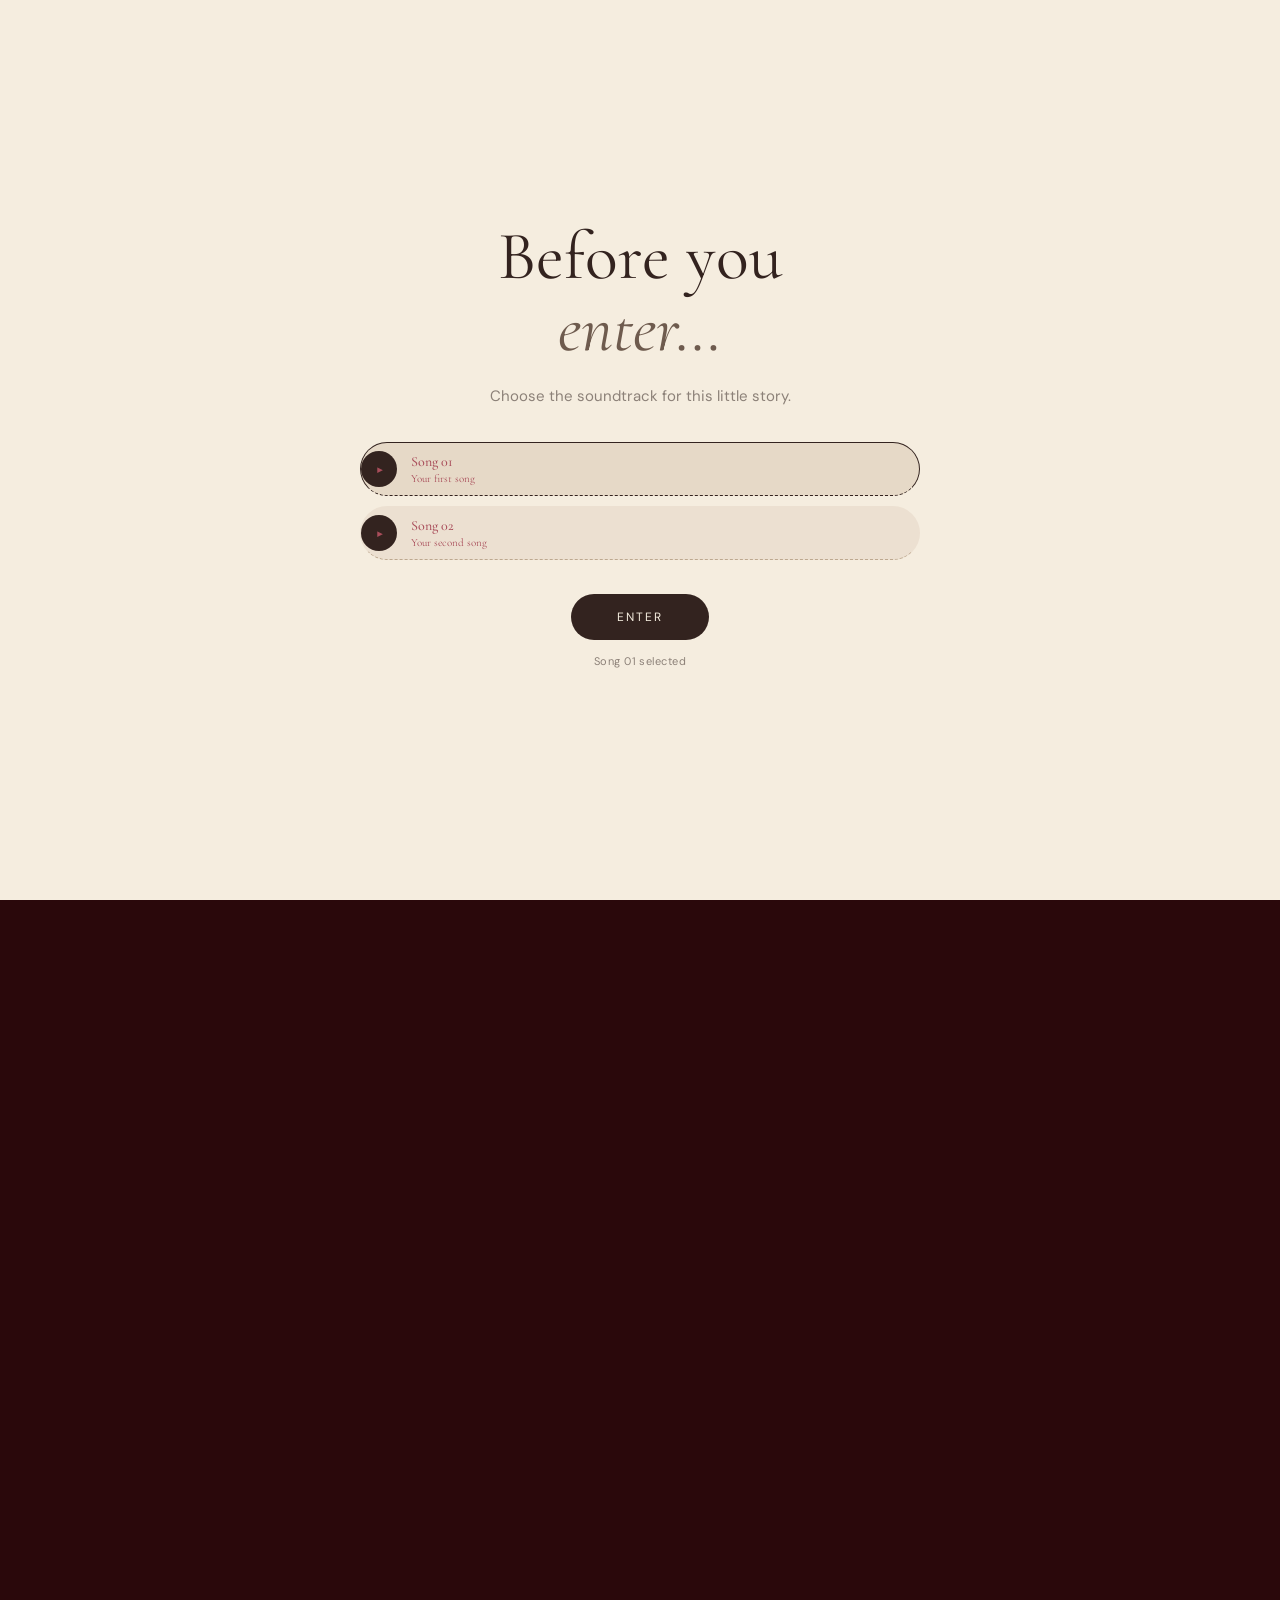
==== commit bce51a62: "m commit" ====
--- a/index.html
+++ b/index.html
@@ -12,6 +12,10 @@
 
 <link href="https://fonts.googleapis.com/css2?family=Mrs+Saint+Delafield&family=Caveat:wght@400;600;700&family=Playfair+Display:ital,wght@0,400;0,500;0,600;0,700;1,400;1,600&family=Cormorant+Garamond:ital,wght@0,400;0,500;1,400;1,500&family=Poppins:wght@300;400;500;600&display=swap" rel="stylesheet">
 
+<link rel="preconnect" href="https://fonts.googleapis.com">
+<link rel="preconnect" href="https://fonts.gstatic.com" crossorigin>
+<link href="https://fonts.googleapis.com/css2?family=Great+Vibes&family=Italianno&family=Cormorant+Garamond:ital,wght@0,400;0,500;0,600;1,400&display=swap" rel="stylesheet">
+```
 <style>
 
 
@@ -173,25 +177,26 @@
         </div>
 
         <div class="letter-photo-panel">
-          <div class="letter-photo-strip" aria-label="Photo memories">
-            <label class="photo-slot letter-photo">
-              <input type="file" accept="image/*" aria-label="Add photo 1">
-              <span>+ photo</span>
-            </label>
-            <label class="photo-slot letter-photo">
-              <input type="file" accept="image/*" aria-label="Add photo 2">
-              <span>+ photo</span>
-            </label>
-            <label class="photo-slot letter-photo">
-              <input type="file" accept="image/*" aria-label="Add photo 3">
-              <span>+ photo</span>
-            </label>
-            <label class="photo-slot letter-photo">
-              <input type="file" accept="image/*" aria-label="Add photo 4">
-              <span>+ photo</span>
-            </label>
-          </div>
-        </div>
+  <div class="letter-photo-strip" aria-label="Photo memories">
+
+    <div class="photo-slot letter-photo">
+      <img src="assets/Screenshot 2026-10-15 000556.png" alt="Photo memory 1">
+    </div>
+
+    <div class="photo-slot letter-photo">
+      <img src="assets/childhood3.jpeg" alt="Photo memory 2">
+    </div>
+
+    <div class="photo-slot letter-photo">
+      <img src="assets/childhood5.jpeg" alt="Photo memory 3">
+    </div>
+
+    <div class="photo-slot letter-photo">
+      <img src="assets/childhood7.jpeg" alt="Photo memory 4">
+    </div>
+
+  </div>
+</div>
       </div>
     </section>
    
@@ -199,7 +204,7 @@
     <section class="smile">
 
   <div class="photo-slot smile-photo" data-reveal>
-    <img src="assets/2.jpeg" alt="Memory">
+    <img src="assets/5.jpeg" alt="Memory">
   </div>
     <div class="smile-copy" data-reveal>
         <p class="eyebrow">Some things are painted like..</p>
@@ -238,37 +243,16 @@
 
     <div class="ny-left">
 
-
-      <!-- Background photo -->
-
-      <div class="ny-bg-photo ny-slot" id="ny-slotBg">
-
-        <input
-          type="file"
-          accept="image/*"
-          id="ny-fileBg"
-        >
-
-        <img id="ny-imgBg" alt="">
-
-        <div class="ny-slot-label">
-
-          <svg
-            viewBox="0 0 24 24"
-            fill="none"
-            stroke="currentColor"
-            stroke-width="1.6"
-          >
-            <rect x="3" y="5" width="18" height="14" rx="2"/>
-            <circle cx="12" cy="12" r="3.2"/>
-            <path d="M8 5l1.5-2h5L16 5"/>
-          </svg>
-
-          add photo
-
-        </div>
-
-      </div>
+  <!-- Background photo -->
+  <div class="ny-bg-photo ny-slot" id="ny-slotBg">
+
+    <img
+      id="ny-imgBg"
+      src="./assets/1.jpeg"
+      alt="Background photo"
+    >
+
+  </div>
 
 
       <!-- Bow -->
@@ -409,136 +393,56 @@
 
       <div class="ny-collage">
 
-        <div class="ny-collage-grid">
-
-
-          <!-- Photo 1 -->
-
-          <label class="ny-slot" id="ny-slot1">
-
-            <input
-              type="file"
-              accept="image/*"
-              id="ny-file1"
-            >
-
-            <img id="ny-img1" alt="">
-
-            <div class="ny-slot-label">
-
-              <svg
-                viewBox="0 0 24 24"
-                fill="none"
-                stroke="currentColor"
-                stroke-width="1.6"
-              >
-                <rect x="3" y="5" width="18" height="14" rx="2"/>
-                <circle cx="12" cy="12" r="3.2"/>
-              </svg>
-
-              add photo
-
-            </div>
-
-          </label>
-
-
-          <!-- Photo 2 -->
-
-          <label class="ny-slot" id="ny-slot2">
-
-            <input
-              type="file"
-              accept="image/*"
-              id="ny-file2"
-            >
-
-            <img id="ny-img2" alt="">
-
-            <div class="ny-slot-label">
-
-              <svg
-                viewBox="0 0 24 24"
-                fill="none"
-                stroke="currentColor"
-                stroke-width="1.6"
-              >
-                <rect x="3" y="5" width="18" height="14" rx="2"/>
-                <circle cx="12" cy="12" r="3.2"/>
-              </svg>
-
-              add photo
-
-            </div>
-
-          </label>
-
-
-          <!-- Photo 3 -->
-
-          <label class="ny-slot" id="ny-slot3">
-
-            <input
-              type="file"
-              accept="image/*"
-              id="ny-file3"
-            >
-
-            <img id="ny-img3" alt="">
-
-            <div class="ny-slot-label">
-
-              <svg
-                viewBox="0 0 24 24"
-                fill="none"
-                stroke="currentColor"
-                stroke-width="1.6"
-              >
-                <rect x="3" y="5" width="18" height="14" rx="2"/>
-                <circle cx="12" cy="12" r="3.2"/>
-              </svg>
-
-              add photo
-
-            </div>
-
-          </label>
-
-
-          <!-- Photo 4 -->
-
-          <label class="ny-slot" id="ny-slot4">
-
-            <input
-              type="file"
-              accept="image/*"
-              id="ny-file4"
-            >
-
-            <img id="ny-img4" alt="">
-
-            <div class="ny-slot-label">
-
-              <svg
-                viewBox="0 0 24 24"
-                fill="none"
-                stroke="currentColor"
-                stroke-width="1.6"
-              >
-                <rect x="3" y="5" width="18" height="14" rx="2"/>
-                <circle cx="12" cy="12" r="3.2"/>
-              </svg>
-
-              add photo
-
-            </div>
-
-          </label>
-
-
-        </div>
-
-      </div>
+  <div class="ny-collage-grid">
+
+    <!-- =========================
+         PHOTO 1
+         ========================= -->
+    <div class="ny-slot" id="ny-slot1">
+  <img
+    src="assets/31.jpeg"
+    style="width:100%; height:100%; object-fit:cover; display:block !important;"
+  >
+</div>
+
+
+    <!-- =========================
+         PHOTO 2
+         ========================= -->
+    <div class="ny-slot" id="ny-slot2">
+  <img
+    src="assets/32.jpeg"
+    style="width:100%; height:100%; object-fit:cover; display:block !important;"
+  >
+</div>
+
+<!-- =========================
+     PHOTO 3
+     ========================= -->
+<div class="ny-slot" id="ny-slot3">
+  <img
+    id="ny-img3"
+    src="./assets/33.jpeg"
+    alt="Memory 3"
+    style="width:100%; height:100%; object-fit:cover; display:block;"
+  >
+</div>
+
+<!-- =========================
+     PHOTO 4
+     ========================= -->
+<div class="ny-slot" id="ny-slot4">
+  <img
+    id="ny-img4"
+    src="./assets/34.jpeg"
+    alt="Memory 4"
+    style="width:100%; height:100%; object-fit:cover; display:block;"
+  >
+</div>
+
+  </div>
+
+</div>
 
 
       <!-- Tags -->
@@ -850,16 +754,17 @@
    <!-- SOMETHING I MADE FOR YOU -->
     <section class="beauty">
       <div class="wrap">
-        <p class="eyebrow" data-reveal="fade">SOMETHING I MADE FOR YOU</p>
+        <p class="eyebrow" data-reveal="fade">SOMETHING MADE ONLY FOR YOU</p>
         <div class="beauty-grid" data-reveal>
           <div>
-            <p class="eyebrow" style="margin-bottom:14px;">A little observation</p>
-            <h2 class="beauty-heading">YOUR<span class="flourish">Beauty</span></h2>
+            <p class="eyebrow" style="margin-bottom:14px;"> </p>
+            <h2 class="beauty-heading">HERES<span class="flourish">Something</span></h2>
           </div>
           <div class="beauty-side">
             <span class="mark" aria-hidden="true">&#10045;</span>
-            nothing here is accidental.<br>
-            every frame is a memory.
+            Nothing here is accidental; every frame holds a memory, <br>
+            every detail carries a feeling,<br>
+            and every little thing has a story that belongs to you. <br>
           </div>
         </div>
         <p class="beauty-caption" data-reveal="fade">the moments, the memories, the things that makes you.. you!!.</p>
@@ -875,29 +780,57 @@
 
 
     <!-- A FEW FRAMES -->
-    <section class="frames">
-      <div class="wrap">
-        <p class="eyebrow" data-reveal="fade">A few frames</p>
-        <h2 data-reveal>you, being <em>you.</em></h2>
-        <div class="collage">
-          <label class="photo-slot" data-slot>
-            <span class="slot-label">Photo</span>
-            <input type="file" accept="image/*">
-          </label>
-          <label class="photo-slot" data-slot>
-            <span class="slot-label">Photo</span>
-            <input type="file" accept="image/*">
-          </label>
-          <label class="photo-slot" data-slot>
-            <span class="slot-label">Photo</span>
-            <input type="file" accept="image/*">
-          </label>
-          <span class="collage-note n1">favorite.</span>
-          <span class="collage-note n2">look at you &hearts;</span>
-          <span class="collage-note n3">this one &gt;&gt;&gt;</span>
-        </div>
-      </div>
-    </section>
+   <section class="frames">
+  <div class="wrap">
+
+    <p class="eyebrow" data-reveal="fade">A few frames</p>
+
+    <h2 data-reveal>
+      you, being <em>you.</em>
+    </h2>
+
+    <div class="collage">
+
+      <!-- PHOTO 1 -->
+      <div class="photo-slot" data-slot>
+        <img
+          src="./assets/10.jpeg"
+          alt="Memory 1"
+        >
+      </div>
+
+      <!-- PHOTO 2 -->
+      <div class="photo-slot" data-slot>
+        <img
+          src="./assets/11.jpeg"
+          alt="Memory 2"
+        >
+      </div>
+
+      <!-- PHOTO 3 -->
+      <div class="photo-slot" data-slot>
+        <img
+          src="./assets/13.jpeg"
+          alt="Memory 3"
+        >
+      </div>
+
+
+      <!-- COLLAGE NOTES -->
+      <span class="collage-note n1">something from.</span>
+
+      <span class="collage-note n2">
+        last year &hearts;
+      </span>
+
+      <span class="collage-note n3">
+        this one &gt;&gt;&gt;
+      </span>
+
+    </div>
+
+  </div>
+</section>
 
     <!-- PRESS PLAY -->
     
@@ -919,7 +852,7 @@
   <header class="site-head">
     <div class="eyebrow">A small archive of us</div>
     <div class="brand">A Letter to You</div>
-    <div class="head-date">17 — 08 — 2026</div>
+    <div class="head-date">16 — 08 — 2026</div>
   </header>
 -->
 
@@ -932,15 +865,15 @@
           <div class="grain"></div>
           <img class="decor flower flower-cover" src="assets/decorations/flower.png" alt="">
           <img class="decor music music-cover" src="assets/decorations/music_ribbon.png" alt="">
-          <div class="stamp">PRIVATE<br>ARCHIVE<br>NO. 01</div>
+          <div class="stamp"> <br> <br> </div>
           <div class="cover-side-note">keep this one.</div>
         </div>
         <div class="page page-right paper-cream cover-right">
           <div class="paper-shadow"></div>
-          <div class="tiny-label">A LETTER, FINALLY WRITTEN</div>
-          <h1>A Letter<br><span>to You</span></h1>
+          <div class="tiny-label">de moi `a toi</div>
+          <h1>Scrap book<br><span>for You</span></h1>
           <p class="cover-copy">a few photographs,<br>a few memories,<br>and everything I couldn't fit into a text.</p>
-          <div class="cover-date">17 · 08 · 2026</div>
+          <div class="cover-date">16 · 08 · 2026</div>
           <div class="open-note">click the page<br>or use →</div>
           <img class="decor floral-cover" src="assets/decorations/floral_postcard.png" alt="">
         </div>
@@ -977,7 +910,7 @@
         <div class="page paper-blush collage-page">
           <div class="tiny-label">THE LITTLE THINGS</div>
           <h2 class="editorial-title">Things that<br><em>stayed.</em></h2>
-          <div class="note-card note-1 editable" contenteditable="true">the way you laugh at your own jokes.</div>
+          <div class="note-card note-1 editable" contenteditable="true">i lovw when u talk abt something u really like</div>
           <div class="note-card note-2 editable" contenteditable="true">the random conversations that somehow become hours.</div>
           <div class="note-card note-3 editable" contenteditable="true">the tiny things you probably don't realise I notice.</div>
           <img class="decor saturn" src="assets/decorations/saturn.png" alt="">
@@ -988,9 +921,9 @@
           <img class="camera-art" src="assets/decorations/camera.png" alt="vintage camera">
           <div class="camera-caption"><span>THROUGH THE LENS</span><br>some moments deserve<br>to be kept exactly as they were.</div>
           <div class="photo-mini-grid">
-            <div class="photo-slot mini" data-label="photo 01"><input type="file" accept="image/*" hidden><img src="" alt=""><span>+</span></div>
-            <div class="photo-slot mini" data-label="photo 02"><input type="file" accept="image/*" hidden><img src="" alt=""><span>+</span></div>
-            <div class="photo-slot mini" data-label="photo 03"><input type="file" accept="image/*" hidden><img src="" alt=""><span>+</span></div>
+            <div class="photo-slot mini" data-label="photo 01"><img src="assets/14.jpeg" alt="Photo 01"><span>+</span></div>
+            <div class="photo-slot mini" data-label="photo 02"><img src="assets/16.jpeg" alt="Photo 02"><span>+</span></div>
+            <div class="photo-slot mini" data-label="photo 03"><img src="assets/17.jpeg" alt="Photo 03"><span>+</span></div>
           </div>
         </div>
       </section>
@@ -1001,14 +934,14 @@
           <div class="tiny-label light-label">A FEW FRAMES</div>
           <div class="wall-title">You, in<br><span>little pieces.</span></div>
           <img class="decor violin" src="assets/decorations/violin.png" alt="">
-          <div class="hand-note light">no particular order.<br>that's the point.</div>
+          <div class="hand-note light">no particular order ur always best.<br>& that's the whole point.</div>
         </div>
         <div class="page paper-warm photo-wall-right">
           <div class="photo-cluster">
-            <div class="photo-polaroid tilt-left photo-slot" data-label="photo one"><input type="file" accept="image/*" hidden><img src="" alt=""><span>photo one</span></div>
-            <div class="photo-polaroid tilt-right photo-slot" data-label="photo two"><input type="file" accept="image/*" hidden><img src="" alt=""><span>photo two</span></div>
-            <div class="photo-polaroid tilt-small photo-slot" data-label="photo three"><input type="file" accept="image/*" hidden><img src="" alt=""><span>photo three</span></div>
-            <div class="photo-polaroid center-shot photo-slot" data-label="photo four"><input type="file" accept="image/*" hidden><img src="" alt=""><span>photo four</span></div>
+            <div class="photo-polaroid tilt-left photo-slot" data-label="photo one"><img src="assets/19.jpeg" alt="Photo one"><span>photo one</span></div>
+            <div class="photo-polaroid tilt-right photo-slot" data-label="photo two"><img src="assets/20.jpeg" alt="Photo two"><span>photo two</span></div>
+            <div class="photo-polaroid tilt-small photo-slot" data-label="photo three"><img src="assets/21.jpeg" alt="Photo three"><span>photo three</span></div>
+            <div class="photo-polaroid center-shot photo-slot" data-label="photo four"><img src="assets/22.jpeg" alt="Photo four"><span>photo four</span></div>
           </div>
           <img class="decor floral-mini" src="assets/decorations/floral_postcard.png" alt="">
         </div>
@@ -1017,20 +950,20 @@
       <!-- 04 PLACES -->
       <section class="spread" data-index="4">
         <div class="page paper-cream travel-page">
-          <div class="tiny-label">PLACES, REAL OR OTHERWISE</div>
-          <h2 class="travel-title">Somewhere<br><em>with you.</em></h2>
-          <div class="postcard-text editable" contenteditable="true">I don't think the place has ever been the important part. Somehow, it is always the person beside you that makes it feel like somewhere worth remembering.</div>
+          <div class="tiny-label">LITTLE THINGS, FROM AFAR</div>
+          <h2 class="travel-title">Until...<br><em>our paths cross.</em></h2>
+          <div class="postcard-text editable" contenteditable="true">I wonder what it’ll feel like when we finally meet. Maybe it won’t be anything extraordinary, just an ordinary day made a little more special by the fact that we’re finally in the same place..</div>
           <img class="decor eiffel" src="assets/decorations/eiffel.png" alt="">
-          <div class="postmark">PARIS<br>LOVE<br>ARCHIVE</div>
+          <div class="postmark">PARIS<br>LOVE<br> </div>
         </div>
         <div class="page paper-blush travel-photo-page">
           <div class="travel-card">
             <div class="travel-card-top">POSTCARD FROM</div>
             <div class="travel-card-big editable" contenteditable="true">wherever<br>we are.</div>
             <div class="travel-lines"></div>
-            <div class="travel-card-small editable" contenteditable="true">wish you were here.<br>— actually, you are.</div>
+            <div class="travel-card-small editable" contenteditable="true">wish you were here.<br> </div>
           </div>
-          <div class="photo-slot travel-photo" data-label="place / memory"><input type="file" accept="image/*" hidden><img src="" alt=""><span>add a place / memory</span></div>
+          <div class="photo-slot travel-photo" data-label="place / memory"><img src="assets/eyes.jpeg" alt="Place / memory"><span>add a place / memory</span></div>
         </div>
       </section>
 
@@ -1041,7 +974,7 @@
           <h2 class="music-title">Songs that<br><em>feel like you.</em></h2>
           <img class="decor music-ribbon-page" src="assets/decorations/music_ribbon.png" alt="">
           <img class="decor violin-small" src="assets/decorations/violin.png" alt="">
-          <div class="music-note">press play in your head.<br>you know the song.</div>
+          <div class="music-note">press play in your head.<br>you know the song no?.</div>
         </div>
         <div class="page paper-cream songs-page">
           <div class="vinyl-record"><div class="record-label">A<br>TO<br>YOU</div></div>
@@ -1049,7 +982,7 @@
             <div class="song editable" contenteditable="true"><b>01</b> song that reminds me of you <span>♡</span></div>
             <div class="song editable" contenteditable="true"><b>02</b> the one we always come back to <span>♡</span></div>
             <div class="song editable" contenteditable="true"><b>03</b> the one for late nights <span>♡</span></div>
-            <div class="song editable" contenteditable="true"><b>04</b> the one you secretly love <span>♡</span></div>
+            <div class="song editable" contenteditable="true"><b>04</b> the one you love <span>♡</span></div>
           </div>
           <div class="song-foot editable" contenteditable="true">every good story needs a soundtrack.</div>
         </div>
@@ -1058,17 +991,17 @@
       <!-- 06 FILM -->
       <section class="spread" data-index="6">
         <div class="page paper-warm film-page">
-          <div class="tiny-label">ROLL 01 · UNDEVELOPED</div>
-          <h2>Scenes from<br><em>our little universe.</em></h2>
+          <div class="tiny-label"> </div>
+          <h2>GLIMPSES<br><em>of your world.</em></h2>
           <img class="filmstrip-art" src="assets/decorations/filmstrip.png" alt="film strip">
-          <div class="film-copy editable" contenteditable="true">Some memories are blurry. That's okay. The feeling usually isn't.</div>
+          <div class="film-copy editable" contenteditable="true"> And Not every memory has a photograph. Some are just little things that stay with you in your heart.</div>
         </div>
         <div class="page paper-cream film-gallery">
-          <div class="film-frame photo-slot" data-label="frame 01"><input type="file" accept="image/*" hidden><img src="" alt=""><span>frame 01</span></div>
-          <div class="film-frame photo-slot" data-label="frame 02"><input type="file" accept="image/*" hidden><img src="" alt=""><span>frame 02</span></div>
-          <div class="film-frame photo-slot" data-label="frame 03"><input type="file" accept="image/*" hidden><img src="" alt=""><span>frame 03</span></div>
-          <div class="film-frame photo-slot" data-label="frame 04"><input type="file" accept="image/*" hidden><img src="" alt=""><span>frame 04</span></div>
-          <div class="film-caption editable" contenteditable="true">developed with a little bit of nostalgia.</div>
+          <div class="film-frame photo-slot" data-label="frame 01"><img src="assets/23.jpeg" alt="Frame 01"><span>frame 01</span></div>
+          <div class="film-frame photo-slot" data-label="frame 02"><img src="assets/27.jpeg" alt="Frame 02"><span>frame 02</span></div>
+          <div class="film-frame photo-slot" data-label="frame 03"><img src="assets/25.jpeg" alt="Frame 03"><span>frame 03</span></div>
+          <div class="film-frame photo-slot" data-label="frame 04"><img src="assets/26.jpeg" alt="Frame 04"><span>frame 04</span></div>
+          <div class="film-caption editable" contenteditable="true">developed with a little bit of love.</div>
         </div>
       </section>
 
@@ -1076,19 +1009,19 @@
       <section class="spread" data-index="7">
         <div class="page paper-blush ps-left">
           <img class="decor floral-postcard" src="assets/decorations/floral_postcard.png" alt="">
-          <div class="ps-label">P.S.</div>
-          <div class="ps-big">there's<br>one more<br><em>thing.</em></div>
+          <div class="ps-label"> </div>
+          <div class="ps-big">there's<br>one more<br><em>thing left.</em></div>
           <div class="ps-arrow">↘</div>
         </div>
         <div class="page paper-cream ps-right">
           <div class="letter-fold">
-            <div class="fold-label">OPEN ME</div>
+            <div class="fold-label"> </div>
             <button class="secret-button" id="secretButton">unfold the note</button>
             <div class="secret-note" id="secretNote">
-              <div class="secret-date">17 · 08 · 2026</div>
+              <div class="secret-date">16 · 08 · 2026</div>
               <p class="editable" contenteditable="true">If I had to keep only one thing from all these pages, it wouldn't be a photograph.</p>
               <p class="editable" contenteditable="true">It'd be the feeling of having you in my life.</p>
-              <div class="secret-sign editable" contenteditable="true">still choosing you.</div>
+              <div class="secret-sign editable" contenteditable="true">and still choosing you.</div>
             </div>
           </div>
         </div>
@@ -1098,14 +1031,14 @@
       <section class="spread final-spread" data-index="8">
         <div class="page page-left paper-dark final-left">
           <img class="decor saturn-final" src="assets/decorations/saturn.png" alt="">
-          <div class="final-small">THE END OF THE LETTER</div>
-          <div class="final-word">stay.</div>
+          <div class="final-small">THE END OF THE book hehe</div>
+          <div class="final-word">anam cara!.</div>
         </div>
         <div class="page page-right paper-cream final-right">
-          <div class="final-top">A LETTER TO YOU</div>
+          <div class="final-top">A MESSAGE TO YOU</div>
           <h2>And that's<br><em>all I wanted to say.</em></h2>
-          <div class="final-photo photo-slot" data-label="one last photo"><input type="file" accept="image/*" hidden><img src="" alt=""><span>one last photo</span></div>
-          <p class="final-line editable" contenteditable="true">Thank you for being one of the most beautiful parts of my ordinary days.</p>
+          <div class="final-photo photo-slot" data-label="one last photo"><img src="assets/28.jpeg" alt="One last photo"><span>one last photo of you!</span></div>
+          <p class="final-line editable" contenteditable="true">Thank you for being one of the most beautiful parts of my life.</p>
           <div class="final-sign editable" contenteditable="true">with all my love,<br>me ♡</div>
         </div>
       </section>
@@ -1120,7 +1053,7 @@
     <div class="progress"><span id="counter">01 / 09</span><div class="progress-line"><i id="progressBar"></i></div></div>
     <button class="nav-btn" id="nextBtn" aria-label="Next">→</button>
   </nav>
-  <div class="hint">click the page · use the arrows · press ← / → · click any photo to add your own</div>
+  <div class="hint"> </div>
   <script src="script.js"></script>
 </body>
 </html>
@@ -1137,26 +1070,20 @@
           <p>Thank you for being exactly who you are &mdash; for the little moments, the laughter, the conversations, and all the memories that somehow become my favourite ones.</p>
           <p>On your birthday, I hope you see yourself the way the people who love you see you: rare, beautiful, and impossible to forget.</p>
         </div>
-        <p class="letter-sign" contenteditable="true" spellcheck="false">write your own final paragraph here</p>
+       
       </div>
       <span class="mark" aria-hidden="true">&#10045;</span>
     </section>
 
     <!-- FLOWERS -->
-    <section class="flowers">
-      <div class="wrap">
-        <p class="eyebrow" data-reveal="fade">A little surprise, maybe?</p>
-        <h2 data-reveal>Would you like some <em>flowers?</em></h2>
-        <p class="lede" data-reveal="fade">Leave your address and maybe a small piece of this page will find its way to your door.</p>
-        <form class="flower-form" id="flowerForm" data-reveal>
-          <div class="field">
-            <label for="addr">Your address</label>
-            <input id="addr" type="text" placeholder="where should the flowers go?" required>
-          </div>
-          <button type="submit" class="flower-submit">Send a little hint</button>
-          <p class="flower-status" id="flowerStatus" role="status"></p>
-        </form>
-      </div>
+    <!-- A THOUSAND WISHES -->
+    <section class="meadow-embed-section" aria-label="A Thousand Wishes, Rising">
+      <iframe
+        class="meadow-embed-frame"
+        src="wishes_meadow.html"
+        title="A Thousand Wishes, Rising"
+        loading="eager"
+      ></iframe>
     </section>
 
     <!-- ENVELOPE -->
@@ -1180,11 +1107,37 @@
       </div>
     </section>
     <!-- FOOTER -->
-    <footer>
-      <p class="eyebrow" data-reveal="fade">One last thing</p>
-      <p data-reveal="fade">And if you ever forget how spacial you are&hellip; come back here.</p>
-      <p class="signoff" contenteditable="true" spellcheck="false">Happy Birthday, Shihaam!!.</p>
-    </footer>
+
+<!-- ONE LAST THING — FOOTER -->
+<footer class="birthday-footer">
+  <div class="footer-inner">
+
+    <span class="footer-eyebrow"> AND ONE LAST THING</span>
+
+    <div class="footer-ornament" aria-hidden="true">
+      <span></span>
+      <span class="ornament-star"></span>
+      <span></span>
+    </div>
+
+    <h2 class="footer-message">
+      And if you ever forget how
+      special you are...
+      <span class="footer-return">come back here.</span>
+    </h2>
+
+    <a href="#top" class="birthday-signoff">
+      Happy Birthday, Shihaam!!
+    </a>
+
+    <div class="footer-bottom">
+      <span class="footer-heart">♡</span>
+      <span> </span>
+      <span class="footer-heart">♡</span>
+    </div>
+
+  </div>
+</footer>
 
   </main>
 
--- a/styles.css
+++ b/styles.css
@@ -1020,14 +1020,25 @@
   background: var(--ink);
   color: var(--cream-text);
   text-align: center;
-  padding: 60px var(--gutter) 50px;
+  padding: 70px var(--gutter) 60px;
 }
 footer .eyebrow{ justify-content: center; color: var(--stone); margin-bottom: 16px; }
 footer p{
   font-family: var(--font-display);
-  font-size: clamp(16px, 2vw, 22px);
+  font-size: clamp(18px, 2.2vw, 25px);
   max-width: 560px;
   margin: 0 auto 10px;
+}
+footer .footer-reminder{ max-width: 620px; }
+footer .wedding-word{
+  display: inline-block;
+  font-family: 'Mrs Saint Delafield', cursive;
+  font-size: 1.55em;
+  line-height: .55;
+  color: var(--rose);
+  font-weight: 400;
+  transform: rotate(-3deg);
+  margin: 0 .05em;
 }
 footer .signoff{
   font-size: 18px;
@@ -3877,3 +3888,165 @@
 .controls{display:flex;align-items:center;gap:22px;margin-top:24px;position:relative;z-index:5}.nav-btn{width:44px;height:44px;border:1px solid rgba(245,237,223,.28);border-radius:50%;background:rgba(245,237,223,.06);color:var(--cream);cursor:pointer;font-size:17px;transition:.2s}.nav-btn:hover{background:rgba(245,237,223,.16);transform:translateY(-2px)}.nav-btn:disabled{opacity:.2;cursor:default;transform:none}.progress{width:210px;text-align:center}.progress span{font-family:'Caveat';font-size:18px;color:var(--blush)}.progress-line{height:1px;background:rgba(245,237,223,.18);margin-top:7px;position:relative}.progress-line i{position:absolute;left:0;top:0;height:1px;width:11%;background:var(--blush);transition:.5s}.hint{font-size:9px;letter-spacing:.08em;text-align:center;color:rgba(245,237,223,.42);margin-top:13px}.edge{position:absolute;top:0;bottom:0;width:14%;background:transparent;border:0;cursor:pointer;z-index:40}.edge-left{left:0}.edge-right{right:0}
 @media(max-width:800px){.bouquet-label{left:22px;top:20px}.bouquet-label span{font-size:21px}.letter-butterfly{width:82px;right:5px;top:20px}.bouquet-note{font-size:12px;right:14px;bottom:18px}.letter-bouquet{width:98%;left:1%;top:15%;height:78%}.bouquet-paper{left:20%;width:60%}.bouquet-ribbon{left:39%;bottom:19%}body{justify-content:flex-start;padding-top:18px}.site-head{margin-bottom:12px}.brand{font-size:43px}.book-stage{width:96vw;height:70vw;min-height:370px}.cover-right{padding:36px 28px}.cover-right h1{font-size:48px}.cover-copy{font-size:15px}.letter-page,.travel-page,.music-page,.songs-page,.film-page,.ps-left,.ps-right,.final-right{padding:30px 25px}.letter-text{font-size:15px}.editorial-title,.travel-title,.music-title{font-size:39px}.wall-title{font-size:39px}.camera-art{width:190px}.photo-cluster .photo-polaroid{width:135px;height:175px}.photo-cluster .photo-polaroid img{height:140px}.photo-cluster .photo-polaroid:nth-child(3){left:60px;width:120px;height:155px}.photo-cluster .photo-polaroid:nth-child(3) img{height:120px}.photo-cluster .photo-polaroid:nth-child(4){right:35px;width:130px;height:165px}.photo-cluster .photo-polaroid:nth-child(4) img{height:130px}.final-word{font-size:78px}.final-photo{height:150px}.vinyl-record{width:125px;height:125px}.record-label{width:42px;height:42px;font-size:6px;padding-top:8px}}
 @media(max-width:560px){body{padding:10px 6px 25px}.eyebrow,.head-date{font-size:8px}.brand{font-size:36px}.book-stage{height:76vw;min-height:300px}.cover-right{padding:23px 18px}.cover-right h1{font-size:34px;margin-top:23px}.cover-copy{font-size:11px}.cover-date{font-size:13px}.flower-cover{width:180px;right:-25px}.floral-cover{width:110px}.letter-page,.travel-page,.music-page,.songs-page,.film-page,.ps-left,.ps-right,.final-right,.camera-page,.collage-page,.photo-wall-left,.photo-wall-right{padding:20px 17px}.letter-page h2{font-size:29px}.letter-text{font-size:11px;line-height:1.45}.signature,.scribble,.hand-note,.music-note,.film-copy{font-size:13px}.doodle-word{font-size:14px}.photo-polaroid{padding:6px 6px 22px}.photo-polaroid span{font-size:10px}.photo-cluster .photo-polaroid{width:95px;height:120px}.photo-cluster .photo-polaroid img{height:96px}.photo-cluster .photo-polaroid:nth-child(3){left:40px;width:90px;height:115px}.photo-cluster .photo-polaroid:nth-child(3) img{height:90px}.photo-cluster .photo-polaroid:nth-child(4){right:18px;width:100px;height:125px}.photo-cluster .photo-polaroid:nth-child(4) img{height:100px}.note-card{font-size:12px;padding:10px;width:72%}.note-1{left:18px;top:155px}.note-2{right:18px;top:220px}.note-3{left:28px;bottom:34px}.camera-art{width:130px;top:25px;right:-15px}.camera-caption{left:18px;top:130px;font-size:13px}.photo-mini-grid{left:18px;right:18px;bottom:25px;gap:5px}.photo-slot.mini{height:62px}.wall-title,.editorial-title,.travel-title,.music-title,.film-page h2{font-size:29px}.eiffel{width:95px}.postcard-text{font-size:13px;max-width:190px}.vinyl-record{width:85px;height:85px;margin-bottom:12px}.record-label{width:30px;height:30px;font-size:4px;padding-top:6px}.song{font-size:11px}.film-gallery{padding:25px 18px;gap:8px}.film-frame{min-height:95px;padding:4px}.film-frame span{font-size:5px}.ps-big{font-size:40px}.ps-arrow{font-size:45px;right:25px}.secret-note{inset:18px;padding:25px 18px}.secret-note p{font-size:14px}.final-right h2{font-size:29px}.final-photo{height:95px;font-size:12px}.final-line{font-size:12px}.final-word{font-size:58px}.controls{gap:10px;margin-top:14px}.progress{width:150px}.hint{font-size:7px}}
+/*# sourceMappingURL=style.css.map --------------------------------------------*/
+
+/* =====================================
+   A THOUSAND WISHES — MEADOW SECTION
+===================================== */
+
+.meadow-embed-section {
+  position: relative;
+  width: 100%;
+  margin: 70px 0;
+  padding: 0;
+  overflow: hidden;
+  background: #000;
+}
+
+.meadow-embed-frame {
+  display: block;
+  width: 100%;
+  height: 850px;
+  border: none;
+  background: #000;
+}
+
+/* Mobile */
+@media (max-width: 600px) {
+  .meadow-embed-section {
+    margin: 40px 0;
+  }
+
+  .meadow-embed-frame {
+    height: 780px;
+  }
+}
+```css
+/* Seamless connection between the last section and footer */
+.birthday-footer {
+  margin: 0 !important;
+  margin-top: 0 !important;
+  border-top: none;
+  width: 100%;
+  box-sizing: border-box;
+  padding: 65px 24px 38px;
+  min-height: 360px;
+  position: relative;
+  overflow: hidden;
+  isolation: isolate;
+  text-align: center;
+  color: #eee1d5;
+  background:
+    radial-gradient(
+      ellipse at 50% 0%,
+      rgba(143, 68, 83, 0.20),
+      transparent 65%
+    ),
+    linear-gradient(180deg, #352320 0%, #291918 100%);
+}
+
+/* Wedding-style heading */
+.footer-message {
+  font-family: "Cormorant Garamond", Georgia, serif;
+  font-size: clamp(28px, 3.5vw, 44px);
+  font-weight: 400;
+  line-height: 1.5;
+  margin: 0 auto 18px;
+  color: #f3e7dd;
+}
+
+.footer-message em {
+  font-family: "Italianno", cursive;
+  font-size: 1.55em;
+  font-weight: 400;
+  font-style: normal;
+  color: #c16d80;
+  display: inline-block;
+  transform: rotate(-5deg);
+}
+
+.birthday-signoff {
+  display: inline-block;
+  margin-top: 5px;
+  font-family: "Mrs Saint Delafield", "Great Vibes", cursive;
+  font-size: clamp(42px, 6vw, 64px);
+  line-height: 1.4;
+  color: #c47b89;
+  text-decoration: none;
+  border-bottom: 1px solid rgba(196, 123, 137, 0.4);
+  padding: 0 8px 5px;
+  transition: color 0.3s ease, text-shadow 0.3s ease;
+}
+
+.birthday-signoff:hover {
+  color: #edb5bf;
+  text-shadow: 0 0 18px rgba(196, 123, 137, 0.3);
+}
+
+/* Soft ornamental divider */
+.footer-ornament {
+  display: flex;
+  justify-content: center;
+  align-items: center;
+  gap: 14px;
+  margin: 0 auto 20px;
+  color: #bb7784;
+}
+
+.footer-ornament span:not(.ornament-star) {
+  width: 48px;
+  height: 1px;
+  background: linear-gradient(
+    90deg,
+    transparent,
+    rgba(196, 123, 137, 0.75)
+  );
+}
+
+.footer-ornament span:last-child {
+  transform: rotate(180deg);
+}
+
+/* More breathing room below the greeting */
+.footer-bottom {
+  margin-top: 30px;
+  color: #b29a90;
+  font-family: "Cormorant Garamond", serif;
+  font-size: 15px;
+  font-style: italic;
+  letter-spacing: 1px;
+}
+
+/* Remove spacing from the section immediately above */
+.birthday-footer,
+.birthday-footer * {
+  box-sizing: border-box;
+}
+
+.birthday-footer::after {
+  inset: 10px;
+  border-color: rgba(235, 205, 187, 0.06);
+  pointer-events: none;
+}
+
+/* Mobile */
+@media (max-width: 600px) {
+  .birthday-footer {
+    min-height: 320px;
+    padding: 52px 20px 32px;
+  }
+
+  .footer-message {
+    font-size: 29px;
+    line-height: 1.45;
+  }
+
+  .birthday-signoff {
+    font-size: 34px;
+  }
+
+  .footer-bottom {
+    font-size: 13px;
+  }
+}
+```
--- a/styles.css
+++ b/styles.css
@@ -1020,14 +1020,25 @@
   background: var(--ink);
   color: var(--cream-text);
   text-align: center;
-  padding: 60px var(--gutter) 50px;
+  padding: 70px var(--gutter) 60px;
 }
 footer .eyebrow{ justify-content: center; color: var(--stone); margin-bottom: 16px; }
 footer p{
   font-family: var(--font-display);
-  font-size: clamp(16px, 2vw, 22px);
+  font-size: clamp(18px, 2.2vw, 25px);
   max-width: 560px;
   margin: 0 auto 10px;
+}
+footer .footer-reminder{ max-width: 620px; }
+footer .wedding-word{
+  display: inline-block;
+  font-family: 'Mrs Saint Delafield', cursive;
+  font-size: 1.55em;
+  line-height: .55;
+  color: var(--rose);
+  font-weight: 400;
+  transform: rotate(-3deg);
+  margin: 0 .05em;
 }
 footer .signoff{
   font-size: 18px;
@@ -3877,3 +3888,165 @@
 .controls{display:flex;align-items:center;gap:22px;margin-top:24px;position:relative;z-index:5}.nav-btn{width:44px;height:44px;border:1px solid rgba(245,237,223,.28);border-radius:50%;background:rgba(245,237,223,.06);color:var(--cream);cursor:pointer;font-size:17px;transition:.2s}.nav-btn:hover{background:rgba(245,237,223,.16);transform:translateY(-2px)}.nav-btn:disabled{opacity:.2;cursor:default;transform:none}.progress{width:210px;text-align:center}.progress span{font-family:'Caveat';font-size:18px;color:var(--blush)}.progress-line{height:1px;background:rgba(245,237,223,.18);margin-top:7px;position:relative}.progress-line i{position:absolute;left:0;top:0;height:1px;width:11%;background:var(--blush);transition:.5s}.hint{font-size:9px;letter-spacing:.08em;text-align:center;color:rgba(245,237,223,.42);margin-top:13px}.edge{position:absolute;top:0;bottom:0;width:14%;background:transparent;border:0;cursor:pointer;z-index:40}.edge-left{left:0}.edge-right{right:0}
 @media(max-width:800px){.bouquet-label{left:22px;top:20px}.bouquet-label span{font-size:21px}.letter-butterfly{width:82px;right:5px;top:20px}.bouquet-note{font-size:12px;right:14px;bottom:18px}.letter-bouquet{width:98%;left:1%;top:15%;height:78%}.bouquet-paper{left:20%;width:60%}.bouquet-ribbon{left:39%;bottom:19%}body{justify-content:flex-start;padding-top:18px}.site-head{margin-bottom:12px}.brand{font-size:43px}.book-stage{width:96vw;height:70vw;min-height:370px}.cover-right{padding:36px 28px}.cover-right h1{font-size:48px}.cover-copy{font-size:15px}.letter-page,.travel-page,.music-page,.songs-page,.film-page,.ps-left,.ps-right,.final-right{padding:30px 25px}.letter-text{font-size:15px}.editorial-title,.travel-title,.music-title{font-size:39px}.wall-title{font-size:39px}.camera-art{width:190px}.photo-cluster .photo-polaroid{width:135px;height:175px}.photo-cluster .photo-polaroid img{height:140px}.photo-cluster .photo-polaroid:nth-child(3){left:60px;width:120px;height:155px}.photo-cluster .photo-polaroid:nth-child(3) img{height:120px}.photo-cluster .photo-polaroid:nth-child(4){right:35px;width:130px;height:165px}.photo-cluster .photo-polaroid:nth-child(4) img{height:130px}.final-word{font-size:78px}.final-photo{height:150px}.vinyl-record{width:125px;height:125px}.record-label{width:42px;height:42px;font-size:6px;padding-top:8px}}
 @media(max-width:560px){body{padding:10px 6px 25px}.eyebrow,.head-date{font-size:8px}.brand{font-size:36px}.book-stage{height:76vw;min-height:300px}.cover-right{padding:23px 18px}.cover-right h1{font-size:34px;margin-top:23px}.cover-copy{font-size:11px}.cover-date{font-size:13px}.flower-cover{width:180px;right:-25px}.floral-cover{width:110px}.letter-page,.travel-page,.music-page,.songs-page,.film-page,.ps-left,.ps-right,.final-right,.camera-page,.collage-page,.photo-wall-left,.photo-wall-right{padding:20px 17px}.letter-page h2{font-size:29px}.letter-text{font-size:11px;line-height:1.45}.signature,.scribble,.hand-note,.music-note,.film-copy{font-size:13px}.doodle-word{font-size:14px}.photo-polaroid{padding:6px 6px 22px}.photo-polaroid span{font-size:10px}.photo-cluster .photo-polaroid{width:95px;height:120px}.photo-cluster .photo-polaroid img{height:96px}.photo-cluster .photo-polaroid:nth-child(3){left:40px;width:90px;height:115px}.photo-cluster .photo-polaroid:nth-child(3) img{height:90px}.photo-cluster .photo-polaroid:nth-child(4){right:18px;width:100px;height:125px}.photo-cluster .photo-polaroid:nth-child(4) img{height:100px}.note-card{font-size:12px;padding:10px;width:72%}.note-1{left:18px;top:155px}.note-2{right:18px;top:220px}.note-3{left:28px;bottom:34px}.camera-art{width:130px;top:25px;right:-15px}.camera-caption{left:18px;top:130px;font-size:13px}.photo-mini-grid{left:18px;right:18px;bottom:25px;gap:5px}.photo-slot.mini{height:62px}.wall-title,.editorial-title,.travel-title,.music-title,.film-page h2{font-size:29px}.eiffel{width:95px}.postcard-text{font-size:13px;max-width:190px}.vinyl-record{width:85px;height:85px;margin-bottom:12px}.record-label{width:30px;height:30px;font-size:4px;padding-top:6px}.song{font-size:11px}.film-gallery{padding:25px 18px;gap:8px}.film-frame{min-height:95px;padding:4px}.film-frame span{font-size:5px}.ps-big{font-size:40px}.ps-arrow{font-size:45px;right:25px}.secret-note{inset:18px;padding:25px 18px}.secret-note p{font-size:14px}.final-right h2{font-size:29px}.final-photo{height:95px;font-size:12px}.final-line{font-size:12px}.final-word{font-size:58px}.controls{gap:10px;margin-top:14px}.progress{width:150px}.hint{font-size:7px}}
+/*# sourceMappingURL=style.css.map --------------------------------------------*/
+
+/* =====================================
+   A THOUSAND WISHES — MEADOW SECTION
+===================================== */
+
+.meadow-embed-section {
+  position: relative;
+  width: 100%;
+  margin: 70px 0;
+  padding: 0;
+  overflow: hidden;
+  background: #000;
+}
+
+.meadow-embed-frame {
+  display: block;
+  width: 100%;
+  height: 850px;
+  border: none;
+  background: #000;
+}
+
+/* Mobile */
+@media (max-width: 600px) {
+  .meadow-embed-section {
+    margin: 40px 0;
+  }
+
+  .meadow-embed-frame {
+    height: 780px;
+  }
+}
+```css
+/* Seamless connection between the last section and footer */
+.birthday-footer {
+  margin: 0 !important;
+  margin-top: 0 !important;
+  border-top: none;
+  width: 100%;
+  box-sizing: border-box;
+  padding: 65px 24px 38px;
+  min-height: 360px;
+  position: relative;
+  overflow: hidden;
+  isolation: isolate;
+  text-align: center;
+  color: #eee1d5;
+  background:
+    radial-gradient(
+      ellipse at 50% 0%,
+      rgba(143, 68, 83, 0.20),
+      transparent 65%
+    ),
+    linear-gradient(180deg, #352320 0%, #291918 100%);
+}
+
+/* Wedding-style heading */
+.footer-message {
+  font-family: "Cormorant Garamond", Georgia, serif;
+  font-size: clamp(28px, 3.5vw, 44px);
+  font-weight: 400;
+  line-height: 1.5;
+  margin: 0 auto 18px;
+  color: #f3e7dd;
+}
+
+.footer-message em {
+  font-family: "Italianno", cursive;
+  font-size: 1.55em;
+  font-weight: 400;
+  font-style: normal;
+  color: #c16d80;
+  display: inline-block;
+  transform: rotate(-5deg);
+}
+
+.birthday-signoff {
+  display: inline-block;
+  margin-top: 5px;
+  font-family: "Mrs Saint Delafield", "Great Vibes", cursive;
+  font-size: clamp(42px, 6vw, 64px);
+  line-height: 1.4;
+  color: #c47b89;
+  text-decoration: none;
+  border-bottom: 1px solid rgba(196, 123, 137, 0.4);
+  padding: 0 8px 5px;
+  transition: color 0.3s ease, text-shadow 0.3s ease;
+}
+
+.birthday-signoff:hover {
+  color: #edb5bf;
+  text-shadow: 0 0 18px rgba(196, 123, 137, 0.3);
+}
+
+/* Soft ornamental divider */
+.footer-ornament {
+  display: flex;
+  justify-content: center;
+  align-items: center;
+  gap: 14px;
+  margin: 0 auto 20px;
+  color: #bb7784;
+}
+
+.footer-ornament span:not(.ornament-star) {
+  width: 48px;
+  height: 1px;
+  background: linear-gradient(
+    90deg,
+    transparent,
+    rgba(196, 123, 137, 0.75)
+  );
+}
+
+.footer-ornament span:last-child {
+  transform: rotate(180deg);
+}
+
+/* More breathing room below the greeting */
+.footer-bottom {
+  margin-top: 30px;
+  color: #b29a90;
+  font-family: "Cormorant Garamond", serif;
+  font-size: 15px;
+  font-style: italic;
+  letter-spacing: 1px;
+}
+
+/* Remove spacing from the section immediately above */
+.birthday-footer,
+.birthday-footer * {
+  box-sizing: border-box;
+}
+
+.birthday-footer::after {
+  inset: 10px;
+  border-color: rgba(235, 205, 187, 0.06);
+  pointer-events: none;
+}
+
+/* Mobile */
+@media (max-width: 600px) {
+  .birthday-footer {
+    min-height: 320px;
+    padding: 52px 20px 32px;
+  }
+
+  .footer-message {
+    font-size: 29px;
+    line-height: 1.45;
+  }
+
+  .birthday-signoff {
+    font-size: 34px;
+  }
+
+  .footer-bottom {
+    font-size: 13px;
+  }
+}
+```
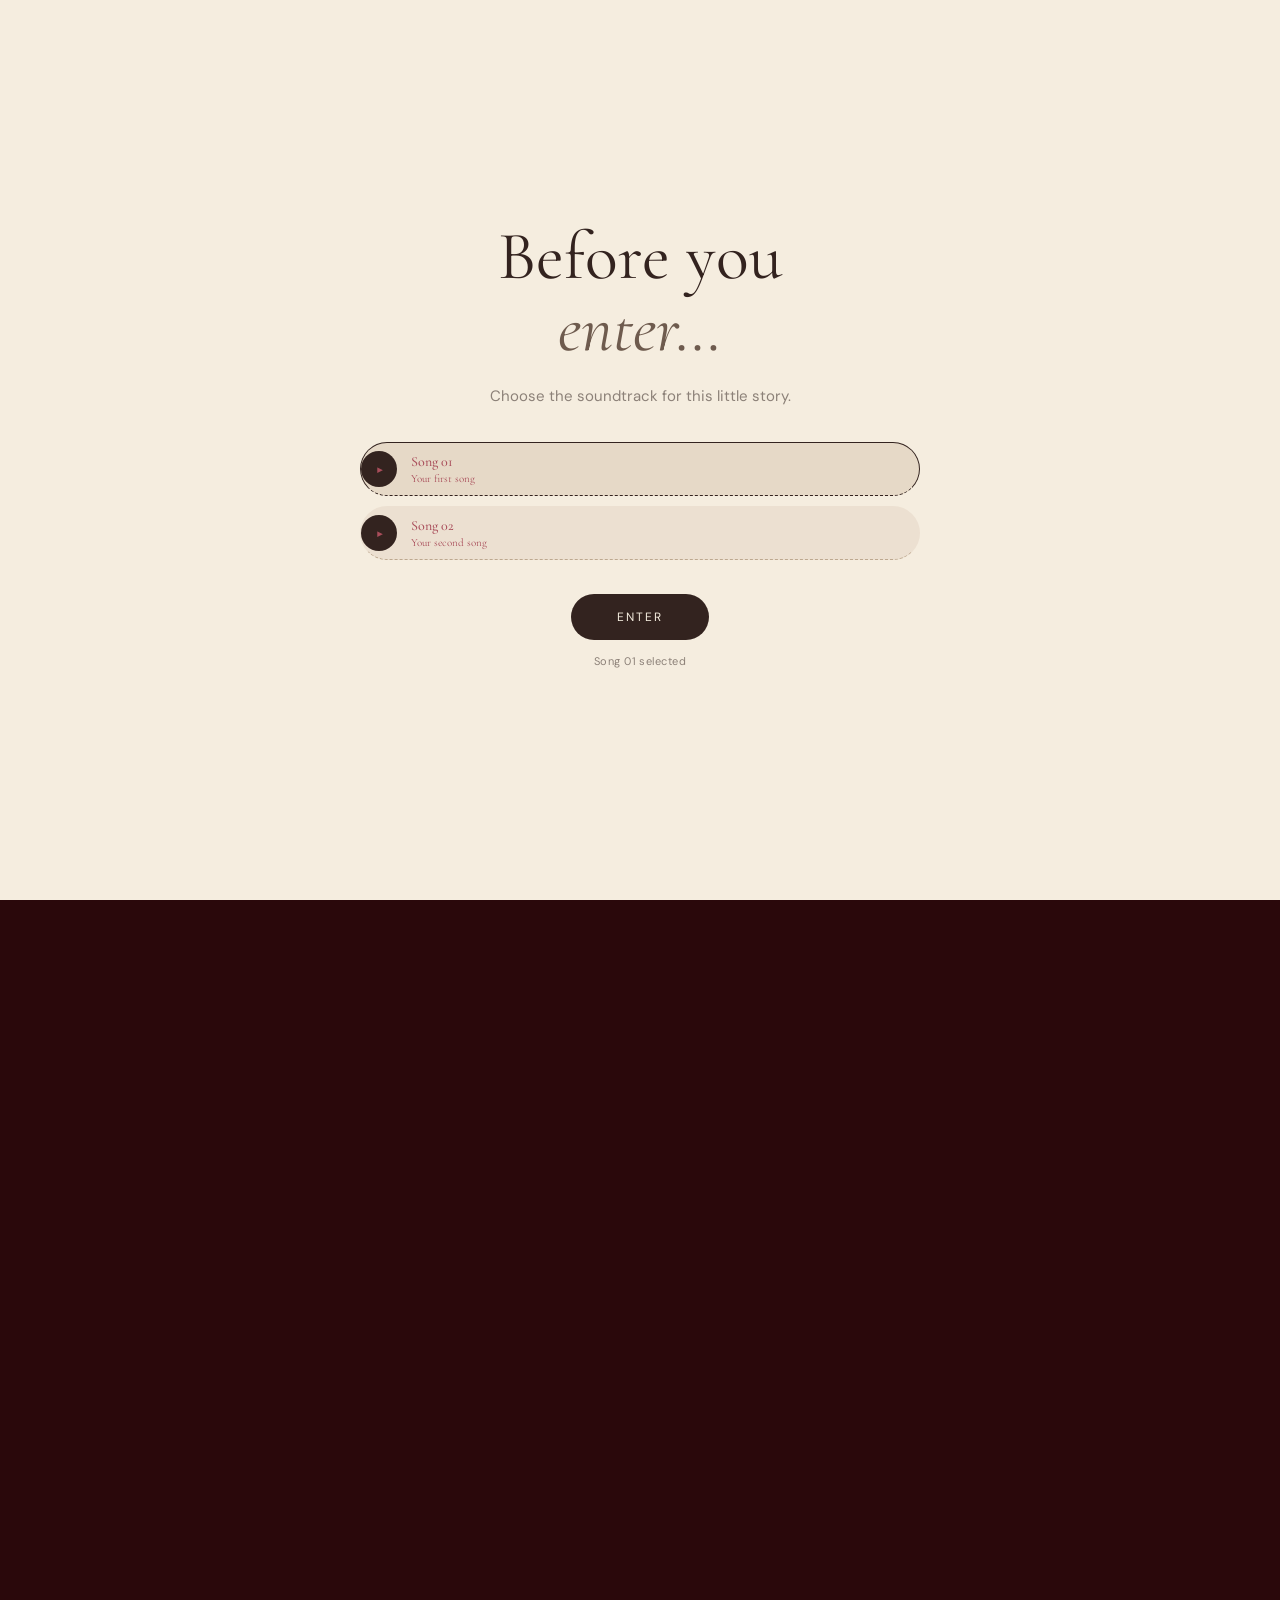
==== commit cbb31c3e: "finished" ====
--- a/index.html
+++ b/index.html
@@ -168,11 +168,10 @@
     <section class="little-things letter-to-you" aria-labelledby="letter-to-you-title">
       <div class="letter-to-you-card" data-reveal>
         <div class="letter-paper">
-          <h2 id="letter-to-you-title">Few things to tell you.</h2>
+          <h2 id="letter-to-you-title">Lets start with this one.</h2>
           <div class="letter-copy" contenteditable="true" spellcheck="false" aria-label="Editable letter">
-            <p>To my favorite person,</p>
-            <p>Happy birthday!!. Thank you for staying, loving me, and making every ordinary day feel special. I hope we keep choosing each other, no matter how many years pass.</p>
-            <p>Love, Your Person</p>
+            <p>To you ,</p>
+            <p>And here you are, eighteen. Happy Birthday! When we first met, you were literally just a 15-16 kid and now look at you all grown up. So much has happened so much has changed, and here you are, stepping into a whole new chapter of life. Adulthood isn't as peaceful as it sounds, trust me. Sure, you can go wherever you want and do whatever you like even commit a crime and be tried as an adult now :D but then come the stress, the responsibilities, nd all the other fun stuff. So, enjoy with that! And here's your little gift, something something special to you nd me as well</p>
           </div>
         </div>
 
@@ -223,7 +222,7 @@
     <section class="observation">
       <div class="wrap">
         <p class="eyebrow" data-reveal="fade">maybe,</p>
-        <h2 data-reveal>Some things<br>are better <em>felt.</em></h2>
+        <h2 data-reveal>Some things<br>are better <em>felt?.</em></h2>
       </div>
       <span class="mark" aria-hidden="true">&#10045;</span>
     </section>
@@ -694,34 +693,19 @@
         <div class="ny-body">
 
           <p>
-            Oja, hari ini adalah tentang kamu — tentang satu tahun lagi
-            yang berhasil kamu lewati, tentang semua hal yang sudah kamu
-            pelajari, semua cerita yang sudah kamu jalani, dan semua versi
-            dirimu yang berhasil kamu tumbuhkan sampai hari ini.
+            I don't even know what I'm supposed to write to you. There are so many things I've never said, so many things I've felt but never really found the words for. I've always told you that you're special to me but I've never told you why? What makes someone so special to another person? Is it their efforts, the way they behave, the way they listen or perhaps the little things they do without even realising how much they mean. Maybe it's all of that or maybe it's something that words will never quite be able to explain. There are so many moments with you that still lives somewhere in the back of my mind, and despite having so much to say here I am struggling to write even a single word. It's October 15th and perhaps I should've started writing this earlier but after overthinking every little thing a hundred times I'm finally here. Idk if I'll get everything right, if I'll say something unusual or if these words will even do justice to what I feel, but I suppose some things deserves to be written even when we don't know where to begin.
           </p>
 
           <p>
-            Terima kasih sudah menjadi orang yang selalu punya rasa peduli
-            dan cinta kasih yang besar. Semoga di umur yang baru ini kamu
-            selalu dikelilingi orang-orang baik, punya banyak alasan untuk
-            tersenyum, dan menemukan lebih banyak hal yang membuat kamu
-            benar-benar bahagia.
+           Let's start with how we met shall we? Two selenophiles, brought together by something as ordinary as a conversation. I remember thinking of texting you, though at first you were actually someone else I had intended to talk to. We ended our conversation and then out of nowhere you sent me a random reel. To this day I don't know whether it was a mistake or something you sent without a second thought but I'm glad you did. Cause somehow that little insignificant moment became the beginning of something I would come to cherish so deeply. The more I got to know you the more I discovered how alike we were. We shared the same music taste, the same interests and even the same dreams of becoming something someday. Sometimes I'd find myself thinking about something only to realise that you'd thought about it too, perhaps a little later but still. It felt as though I had found someone who understood parts of me that I never really knew how to explain. And somewhere along the way I found my "anam cara" someone who made me feel like perhaps I didn't have to spend another four years trying to find a connection like this. And the strange thing is even after all this time that feeling hasn't changed.
           </p>
 
           <p>
-            Kalau suatu hari kamu capek, istirahat ya. Kalau mau nangis,
-            nangis aja, ga apaaa. Kamu ga harus selalu kuat setiap saat.
-            Semoga semua hal yang kamu semogakan pelan-pelan menemukan
-            jalannya, dan semoga tahun ini membawa banyak cerita indah
-            yang nantinya bisa kita ingat sambil ketawa.
+            I've never forgotten the efforts you've made, the way you've treated me or the little things you've done that you probably don't even remember anymore. Perhaps you never realised how much they meant to me but I did. I remember them and I think a part of me always will. Maybe that's what makes someone special, not one grand gesture or a thousand beautiful words but the way they make you feel through the smallest things. The way they listen without making you feel foolish for speaking, the way they let you explain yourself without passing judgement and the way they make you feel heard when the rest of the world seems too busy to listen. Maybe it's knowing that even after disagreements, misunderstandings and arguments there's still a part of you that holds on to the bond you've built. I don't think I've ever been particularly good at explaining myself and perhaps I'll never find the courage to tell someone everything that goes on inside my head. But with you I found someone I could try with. Someone whose presence made the world feel a little less unfamiliar. And maybe without even realising it you became one of those rare people whose existence changes the way you look at friendship itself.
           </p>
 
           <p>
-            So, here's to another year of you — another year of memories,
-            random conversations, little moments, and hopefully banyak
-            hal baik yang datang tanpa kamu duga.
-            Happy birthday, panglima Bandung.
-            Aku sayang km so much! &#9825;
+            And perhaps that's why even after fivee years or more I still feel the same. I don't know what the future has written for us or how many more arguments, misunderstandings, distances or changes life has waiting around the corner. But I know that the time we've spent together means something to me and I know there are still so many moments we haven't lived yet. If I were asked to close my eyes and think about the people who have left a mark on my life, I have no doubt you'd find a place among those final seven minutes of memories. Maybe we haven't spent as much time together as we would've liked, maybe there are things we've never said and moments we wish had lasted a little longer but we have our little collection of memories and I'm grateful for every one of them. So on your eighteenth birthday I hope life gives you a thousand reasons to smile, takes you closer to every dream you've ever held and brings you the kind of happiness that stays long after the moment has passed. And if there's one thing I want you to know it's that among all the people I've met and all the connections I've made, you'll always be my anam cara, the friend who made an ordinary conversation feel like the beginning of something I never knew I was looking for. Happy birthday you little human. I'm glad that random reel found its way to me. &#9825;
           </p>
 
         </div>
@@ -885,11 +869,11 @@
           <div class="page-number">01</div>
           <div class="tape tape-a"></div>
           <div class="tiny-label">THE FIRST PAGE</div>
-          <h2>Dear you,</h2>
-          <p class="letter-text editable" contenteditable="true">I never really know how to begin things like this. So I thought I'd stop trying to make it perfect and just make it honest.</p>
-          <p class="letter-text editable" contenteditable="true">There are people who pass through your life, and then there are people who quietly become part of it. Somehow, you became one of my favourite parts.</p>
-          <p class="letter-text editable" contenteditable="true">So this is a little place for the moments I don't want to forget — the ordinary ones, the ridiculous ones, and the ones that still make me smile for no particular reason.</p>
-          <div class="signature editable" contenteditable="true">— me, probably overthinking this</div>
+          <h2>Shim </h2>
+          <p class="letter-text editable" contenteditable="true">I wish I could give you real flowers right now, a bouquet of lilies, perhaps, just to see you hold something beautiful that was meant entirely for you. Not because you asked for them, but because I wanted to be the one to give them to you. You’re eighteen, and somehow, you’ve made it this far without someone placing a flower in your hands? How terribly unfair of the world.</p>
+          <p class="letter-text editable" contenteditable="true">And how unfortunate that I can’t fix that just yet, living miles away from you, with nothing but words and little things I can send across the distance. Maybe one random day, I’ll surprise you with a lily, or perhaps I’ll save that little wish for whenever we finally meet.</p>
+          <p class="letter-text editable" contenteditable="true">Until then, let this be my little substitute for the flowers I cannot give you yet. A bouquet made of pixels instead of petals, but carrying a real wish all the same that someday, you’ll have flowers in your hands and know that someone thought you deserved them long before they could bring them to you..</p>
+          <div class="signature editable" contenteditable="true">-from me, until real patels find their way to you</div>
           <img class="decor flower flower-letter" src="assets/decorations/flower.png" alt="">
         </div>
         <div class="page paper-dark letter-bouquet-page">
@@ -1063,12 +1047,12 @@
     <!-- LETTER -->
     <section class="letter">
       <div class="wrap">
-        <p class="eyebrow" data-reveal="fade">A letter for you</p>
-        <h2 data-reveal>Hey, you.</h2>
+        <p class="eyebrow" data-reveal="fade"> </p>
+        <h2 data-reveal> Again here one more.</h2>
         <div class="letter-body" data-reveal>
-          <p>I don&rsquo;t know if words will ever be enough to describe how special you are, but I wanted to try anyway.</p>
-          <p>Thank you for being exactly who you are &mdash; for the little moments, the laughter, the conversations, and all the memories that somehow become my favourite ones.</p>
-          <p>On your birthday, I hope you see yourself the way the people who love you see you: rare, beautiful, and impossible to forget.</p>
+          <p>I think there's a kind of beauty that never really learns how to speak for itself. it lives in the little things, in the way someone laughs without thinking, in those little moments that probably meant nothing to the world but somehow stayed with me. i still remember when your mum got to know about me, your sis, even your friends.. and god, i think i really loved being a reason behind your laugh, your smile. maybe that's one of those things i'll always be a little fond of.</p>
+          <p>and perhaps that's what makes you beautiful, not just the things that eyes can see, but all those little things about you that you probably don't even notice yourself. you don't have to be the prettiest person in every room, or have every little thing about yourself figured out. there's something lovely about just being you, with your unfinished thoughts, your random laughs and those smiles you probably don't realise the worth of.</p>
+          <p>nd if you ever forget how beautiful you are, well.. i hope you remember that there's someone who'll always try to make you smile, even on the days when you find it a little hard to. because being your friend has let me see little pieces of you that i think deserve to be reminded of their beauty, again and again..</p>
         </div>
        
       </div>
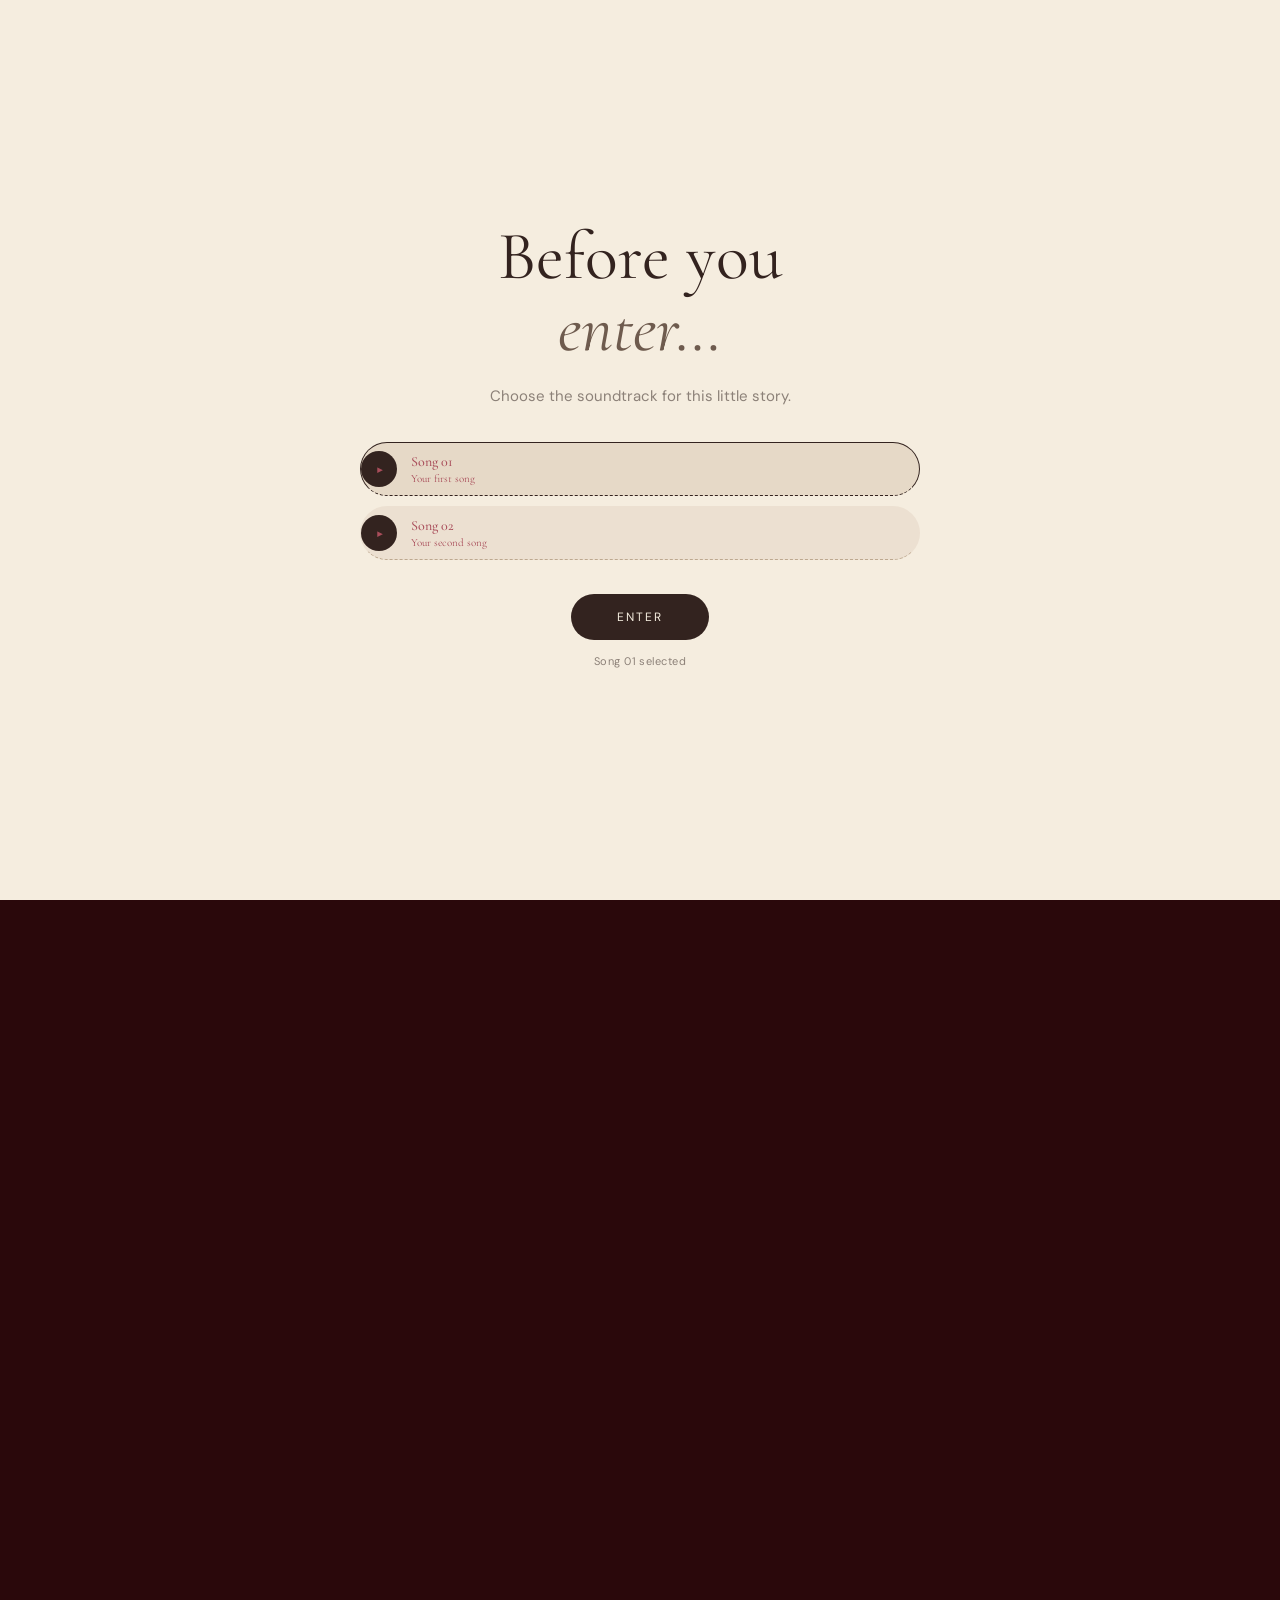
==== commit f3b8d0ff: "one change" ====
--- a/index.html
+++ b/index.html
@@ -15,11 +15,8 @@
 <link rel="preconnect" href="https://fonts.googleapis.com">
 <link rel="preconnect" href="https://fonts.gstatic.com" crossorigin>
 <link href="https://fonts.googleapis.com/css2?family=Great+Vibes&family=Italianno&family=Cormorant+Garamond:ital,wght@0,400;0,500;0,600;1,400&display=swap" rel="stylesheet">
-```
+
 <style>
-
-
-
 
 </style>
 <style>
